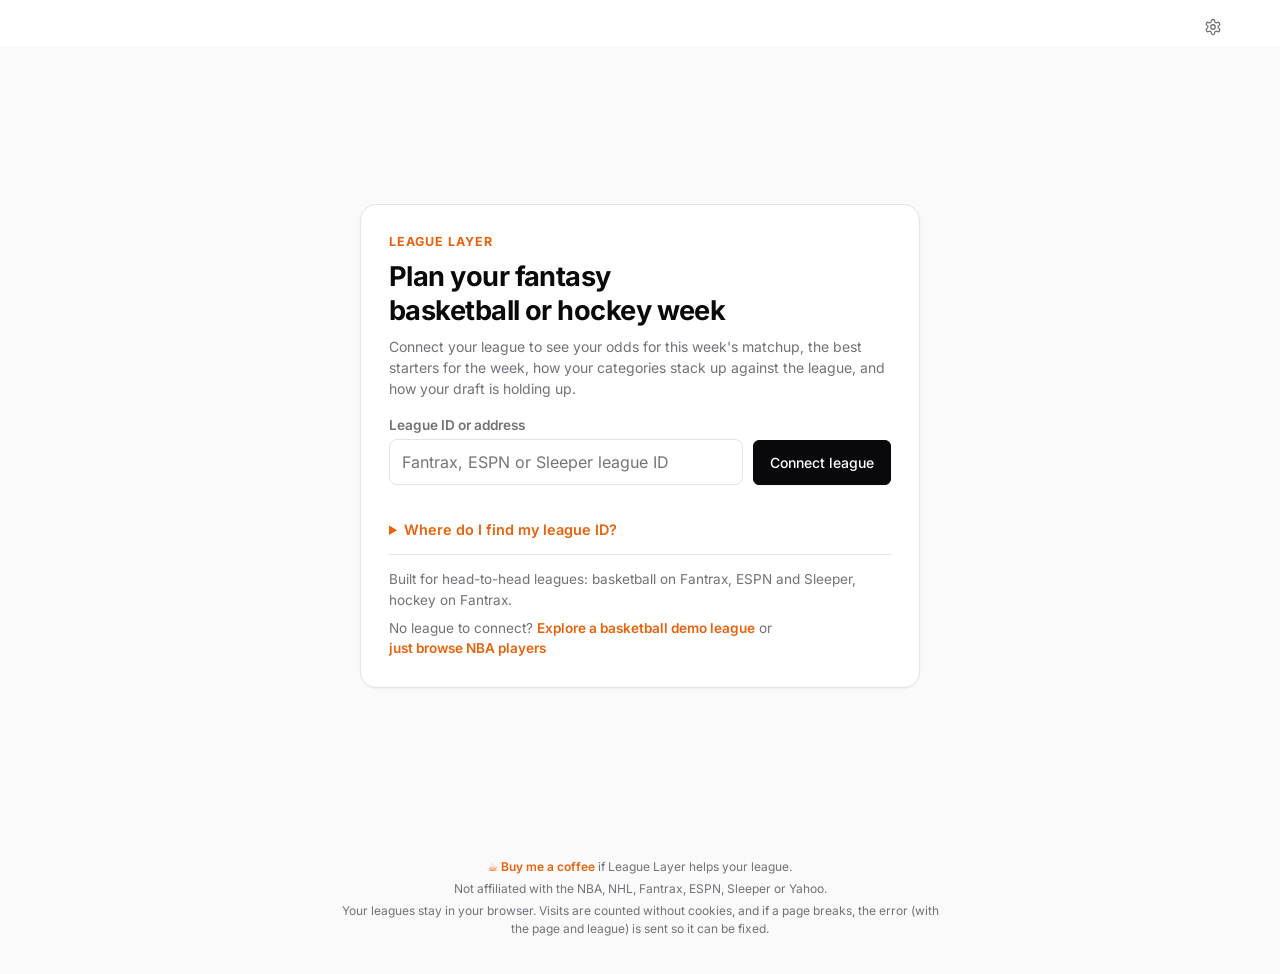
==== index.html @ daa48167 "leagues.js: saved leagues and their seasons, connecting and switching leagues, picking your team, th" ====
<!doctype html>
<html lang="en">
<head>
  <meta charset="utf-8">
  <meta name="viewport" content="width=device-width, initial-scale=1">
  <title>League Layer</title>
  <meta name="description" content="Plan your fantasy basketball or hockey week: matchup odds, the best starters, how your categories stack up and a weekly recap for the whole league. Free, no sign-up.">
  <!-- what a shared link shows (Discord, iMessage, Reddit, X...): crawlers don't run the script, so every address shows this; the picture is drawn by scripts/build_icons.py -->
  <meta property="og:type" content="website">
  <meta property="og:site_name" content="League Layer">
  <meta property="og:title" content="League Layer: plan your fantasy basketball or hockey week">
  <meta property="og:description" content="Your odds for this week's matchup, the best starters, how your categories stack up and a weekly recap for the whole league. Free, no sign-up.">
  <meta property="og:url" content="https://leaguelayer.com/">
  <meta property="og:image" content="https://leaguelayer.com/icons/og.png">
  <meta property="og:image:type" content="image/png">
  <meta property="og:image:width" content="1200">
  <meta property="og:image:height" content="630">
  <meta property="og:image:alt" content="League Layer: this week's win odds and each category, yours against your opponent's">
  <meta name="twitter:card" content="summary_large_image">
  <link rel="icon" href="data:image/svg+xml,<svg xmlns='http://www.w3.org/2000/svg' viewBox='6 9.5 52 52'><style>.a{fill:%23161a22}@media (prefers-color-scheme:dark){.a{fill:%23ffffff}}</style><polygon class='a' points='36,37 56,27 46,22 36,27 18,18 8,23'/><polygon fill='%237f8a9c' points='8,31 36,45 56,35 56,43 36,53 8,39'/></svg>">
  <!-- on a phone's home screen: full screen, with its own icon and name -->
  <link rel="manifest" href="manifest.webmanifest">
  <link rel="apple-touch-icon" href="icons/apple-touch-icon.png">
  <meta name="mobile-web-app-capable" content="yes">
  <meta name="apple-mobile-web-app-capable" content="yes">
  <meta name="apple-mobile-web-app-title" content="League Layer">
  <meta name="apple-mobile-web-app-status-bar-style" content="default">
  <meta name="theme-color" content="#ffffff" media="(prefers-color-scheme: light)">
  <meta name="theme-color" content="#141416" media="(prefers-color-scheme: dark)">
  <!-- ?v= is stamped with each deploy's version, so a refresh always fetches the new files -->
  <link rel="preload" href="fonts/inter-latin.woff2" as="font" type="font/woff2" crossorigin>
  <link rel="stylesheet" href="styles.css?v=__BUILD__">
</head>
<body>
  <!-- the league on the left; the team picker and settings on the right -->
  <div class="head">
    <div class="head-inner">
      <div id="leagueMenu"></div>
      <div class="top-right"><div id="teamMenu"></div><div id="gearMenu"></div></div>
    </div>
  </div>
  <!-- the sections: a row of tabs under the head, and on phones a bar along the bottom -->
  <header class="topbar">
    <div class="topbar-inner"><nav class="tabs" id="tabs" aria-label="Sections"></nav></div>
  </header>
  <div id="ctxBar" class="ctx" hidden><div class="ctx-inner"><div class="ctx-meta" id="ctxMeta"></div></div></div>

  <main id="view" class="container" tabindex="-1"><div class="card"><div class="empty loading" role="status"><svg class="ll-loader" viewBox="4 14 56 40" aria-hidden="true"><polygon class="ll-edge" points="8,30 36,44 56,34 56,40 36,50 8,36"/><polygon class="ll-main" points="36,40 56,30 44,24 36,28 20,20 8,26"/></svg><strong>Loading…</strong></div></div></main>

  <footer class="site-foot">
    <p><a href="https://ko-fi.com/leaguelayerdev" target="_blank" rel="noopener">☕ Buy me a coffee</a> if League Layer helps your league.</p>
    <p>Not affiliated with the NBA, NHL, Fantrax, ESPN, Sleeper or Yahoo.</p>
    <p>Your leagues stay in your browser. Visits are counted without cookies, and if a page breaks, the error (with the page and league) is sent so it can be fixed.</p>
  </footer>

  <dialog id="detailDialog" class="modal modal-lg" aria-labelledby="detailTitle">
    <div class="modal-head">
      <h2 class="detail-title" id="detailTitle"></h2>
      <button type="button" class="icon-btn" data-action="close-detail" aria-label="Close">✕</button>
    </div>
    <div class="modal-body" id="detailBody"></div>
  </dialog>

  <dialog id="infoDialog" class="modal info-modal" aria-labelledby="infoTitle">
    <div class="modal-head">
      <h2 id="infoTitle">How this works</h2>
      <button type="button" class="icon-btn" data-action="close-info" aria-label="Close">✕</button>
    </div>
    <div class="modal-body prose" id="infoBody"></div>
  </dialog>

  <dialog id="confirmDialog" class="modal modal-sm">
    <form method="dialog">
      <div class="modal-body">
        <h2 id="confirmTitle">Are you sure?</h2>
        <p id="confirmBody" class="muted"></p>
      </div>
      <div class="modal-foot">
        <button class="btn ghost" value="cancel">Cancel</button>
        <button class="btn primary" value="ok" id="confirmOk">Confirm</button>
      </div>
    </form>
  </dialog>

  <dialog id="backupDialog" class="modal">
    <div class="modal-head">
      <h2>Backup &amp; restore</h2>
      <button type="button" class="icon-btn" data-action="close-backup" aria-label="Close">✕</button>
    </div>
    <div class="modal-body">
      <p class="muted small" style="margin-top:0">Copy this text and keep it somewhere safe. To restore, paste a backup here and choose Restore.</p>
      <label class="field" for="backupText">Backup data<textarea id="backupText" rows="8" spellcheck="false"></textarea></label>
    </div>
    <div class="modal-foot">
      <button type="button" class="btn ghost" data-action="restore-backup">Restore from this text</button>
      <button type="button" class="btn primary" data-action="copy-backup">Copy backup</button>
    </div>
  </dialog>

  <input type="file" id="importFile" accept="application/json,.json" hidden>
  <div id="toast" class="toast" role="status" aria-live="polite"></div>
  <div id="tip" class="tip" role="tooltip" hidden></div>

  <!-- one script, split into files that share a scope: keep this order -->
  <script src="js/sports.js?v=__BUILD__"></script>
  <script src="js/core.js?v=__BUILD__"></script>
  <script src="js/nba.js?v=__BUILD__"></script>
  <script src="js/info.js?v=__BUILD__"></script>
  <script src="js/fantrax.js?v=__BUILD__"></script>
  <script src="js/espn.js?v=__BUILD__"></script>
  <script src="js/sleeper.js?v=__BUILD__"></script>
  <script src="js/football.js?v=__BUILD__"></script>
  <script src="js/yahoo.js?v=__BUILD__"></script>
  <script src="js/render.js?v=__BUILD__"></script>
  <script src="js/history.js?v=__BUILD__"></script>
  <script src="js/views.js?v=__BUILD__"></script>
  <script src="js/dashboard.js?v=__BUILD__"></script>
  <script src="js/players.js?v=__BUILD__"></script>
  <script src="js/matchups.js?v=__BUILD__"></script>
  <script src="js/recap.js?v=__BUILD__"></script>
  <script src="js/live.js?v=__BUILD__"></script>
  <script src="js/draft.js?v=__BUILD__"></script>
  <script src="js/leagues.js?v=__BUILD__"></script>
  <script src="js/actions.js?v=__BUILD__"></script>
  <!-- Cloudflare Web Analytics: visits to the live site only (not the local preview); no cookies -->
  <script>
    if (location.hostname === 'leaguelayer.com') {
      const cf = document.createElement('script');
      cf.type = 'module';
      cf.src = 'https://static.cloudflareinsights.com/beacon.min.js';
      cf.dataset.cfBeacon = '{"token": "82c915ddee8046a88df592730e70ea02"}';
      document.body.appendChild(cf);
    }
  </script>
</body>
</html>
---- styles.css ----
:root {
  --bg: #fafafa;
  --surface: #ffffff;
  --surface-2: #f4f4f5;
  --border: #e4e4e7;
  --text: #09090b;
  --muted: #71717a;
  --accent: #e8620c;
  --accent-soft: #fde8d9;
  --accent-text: #ffffff;
  --good: #16a34a;
  --good-soft: #dcfce7;
  --bad: #dc2626;
  --bad-soft: #fee2e2;
  --warn: #b45309;
  --warn-soft: #fef3c7;
  --info: #2563eb; /* Drafted */
  --info-soft: #dbeafe;
  --shadow: 0 1px 2px 0 rgb(0 0 0 / .05);
  --ring: #a1a1aa; /* focus rings */
  --radius: 12px;
  --b2b: #eab308;
  --b2b-ring: #86efac; /* back-to-back nights: a lighter green ring */
  color-scheme: light;
}

@media (prefers-color-scheme: dark) {
  :root:not([data-theme="light"]) {
    --bg: #09090b;
    --surface: #141416; /* a step off the page, as white is off light grey */
    --surface-2: #202024;
    --border: #2c2c31;
    --text: #fafafa;
    --muted: #a1a1aa;
    --accent: #f97316;
    --accent-soft: #3a2414;
    --accent-text: #161a22;
    --good: #4ade80;
    --good-soft: #052e16;
    --bad: #f87171;
    --bad-soft: #450a0a;
    --warn: #fbbf24;
    --warn-soft: #422006;
    --info: #60a5fa;
    --info-soft: #172554;
    --shadow: none;
    --ring: #52525b;
    --b2b: #facc15;
    --b2b-ring: #15803d;
    color-scheme: dark;
  }
}

:root[data-theme="dark"] {
  --b2b: #facc15;
  --b2b-ring: #15803d;
  --bg: #09090b;
  --surface: #141416; /* a step off the page, as white is off light grey */
  --surface-2: #202024;
  --border: #2c2c31;
  --text: #fafafa;
  --muted: #a1a1aa;
  --accent: #f97316;
  --accent-soft: #3a2414;
  --accent-text: #161a22;
  --good: #4ade80;
  --good-soft: #052e16;
  --bad: #f87171;
  --bad-soft: #450a0a;
  --warn: #fbbf24;
  --warn-soft: #422006;
  --info: #60a5fa;
  --info-soft: #172554;
  --shadow: none;
  --ring: #52525b;
  color-scheme: dark;
}

/* Inter, served from the site (fonts/, its license in fonts/OFL.txt): latin, and the accented letters of names like Dončić */
@font-face { font-family: 'Inter'; font-style: normal; font-weight: 400 700; font-display: swap; src: url(fonts/inter-latin.woff2) format('woff2');
  unicode-range: U+0000-00FF, U+0131, U+0152-0153, U+02BB-02BC, U+02C6, U+02DA, U+02DC, U+0304, U+0308, U+0329, U+2000-206F, U+20AC, U+2122, U+2191, U+2193, U+2212, U+2215, U+FEFF, U+FFFD; }
@font-face { font-family: 'Inter'; font-style: normal; font-weight: 400 700; font-display: swap; src: url(fonts/inter-latin-ext.woff2) format('woff2');
  unicode-range: U+0100-02BA, U+02BD-02C5, U+02C7-02CC, U+02CE-02D7, U+02DD-02FF, U+0304, U+0308, U+0329, U+1D00-1DBF, U+1E00-1E9F, U+1EF2-1EFF, U+2020, U+20A0-20AB, U+20AD-20C4, U+2113, U+2C60-2C7F, U+A720-A7FF; }

* { box-sizing: border-box; }
html { -webkit-text-size-adjust: 100%; -webkit-tap-highlight-color: transparent; }
/* a section that opens on a tap: one chevron for all of them, pointing down and turning over when open */
:root { --chev: url("data:image/svg+xml,%3Csvg xmlns='http://www.w3.org/2000/svg' viewBox='0 0 24 24' fill='none' stroke='%23000' stroke-width='2' stroke-linecap='round' stroke-linejoin='round'%3E%3Cpath d='m6 9 6 6 6-6'/%3E%3C/svg%3E"); }
.gear-adv > summary::after, .dash-fold > summary::after, .card.rollable > .card-head > h2::after {
  content: ''; flex: none; width: 18px; height: 18px; background: var(--muted);
  -webkit-mask: var(--chev) center / contain no-repeat; mask: var(--chev) center / contain no-repeat; transition: transform .2s ease;
}
.gear-adv[open] > summary::after, .dash-fold[open] > summary::after, .card.rollable:not(.rolled) > .card-head > h2::after { transform: rotate(180deg); }
@keyframes fold-in { from { opacity: 0; transform: translateY(-4px); } }
@media (prefers-reduced-motion: no-preference) {
  .dash-fold[open] > :not(summary), .gear-adv[open] > :not(summary), .card.rollable:not(.rolled) > :not(.card-head) { animation: fold-in .18s ease; }
}
body {
  margin: 0;
  background: var(--bg);
  color: var(--text);
  font: 14px/1.5 "Inter", ui-sans-serif, system-ui, -apple-system, "Segoe UI", Roboto, sans-serif;
  font-feature-settings: "cv11", "ss01"; -webkit-font-smoothing: antialiased;
}
h1, h2, h3 { line-height: 1.25; margin: 0; }
h1 { font-size: 1.6rem; font-weight: 700; letter-spacing: -.025em; }
h2 { font-size: 1rem; font-weight: 600; letter-spacing: -.01em; }
h3 { font-size: 1rem; font-weight: 600; }
a { color: var(--accent); }
.num, td.num, th.num { font-variant-numeric: tabular-nums; text-align: right; }
.muted { color: var(--muted); }
.small { font-size: .85rem; }

/* ---------- Head: the league on the left, the team picker and settings on the right ---------- */
.head { position: relative; z-index: 11; background: var(--surface); } /* (its menus open over the tabs) */
.head-inner {
  max-width: 1200px; margin: 0 auto; min-height: 46px;
  padding: 8px max(12px, env(safe-area-inset-right, 0px)) 0 max(8px, env(safe-area-inset-left, 0px));
  display: flex; align-items: center; justify-content: space-between; gap: 8px;
}
.hd-ico { width: 18px; height: 18px; flex: none; fill: none; stroke: currentColor; stroke-width: 1.7; stroke-linecap: round; stroke-linejoin: round; }
.head .icon-btn { display: grid; place-items: center; border-color: transparent; box-shadow: none; color: var(--muted); }
.head .icon-btn:hover { color: var(--text); }
/* the team picker: a jersey, and the team's name where there's room */
#teamMenu { position: relative; min-width: 0; }
.tm > summary { list-style: none; display: flex; align-items: center; gap: 7px; height: 30px; padding: 0 9px; max-width: 260px; border-radius: 6px; cursor: pointer; color: var(--muted); font-size: .875rem; font-weight: 500; }
.tm > summary::-webkit-details-marker { display: none; }
.tm > summary:hover, .tm[open] > summary { background: var(--surface-2); color: var(--text); }
.tm-name { color: var(--text); overflow: hidden; text-overflow: ellipsis; white-space: nowrap; }
.tm.viewing > summary { box-shadow: inset 0 0 0 1px var(--border); }
.tm-pop { max-height: calc(100vh - 80px); overflow-y: auto; }
.tm-you { margin-left: 4px; font-size: .72rem; font-weight: 500; color: var(--muted); }

/* ---------- Tabs ---------- */
.topbar {
  position: sticky; top: env(safe-area-inset-top, 0px); z-index: 10;
  background: color-mix(in srgb, var(--surface) 85%, transparent); backdrop-filter: saturate(1.4) blur(8px);
  border-bottom: 1px solid var(--border);
}
/* one slim bar that stays put: the tabs (they scroll sideways if needed) */
.topbar-inner {
  max-width: 1200px; margin: 0 auto;
  padding-left: max(8px, env(safe-area-inset-left, 0px)); padding-right: max(12px, env(safe-area-inset-right, 0px));
  display: flex; align-items: center; gap: 8px;
}
.tabs {
  flex: 1; min-width: 0;
  display: flex; gap: 2px; overflow-x: auto; scrollbar-width: none;
}
.tabs::-webkit-scrollbar { display: none; }
.tabs a {
  padding: 13px 12px 11px; white-space: nowrap; text-decoration: none;
  color: var(--muted); font-weight: 500; font-size: .875rem;
  border-bottom: 2px solid transparent;
}
.tabs a:hover { color: var(--text); }
.tabs a.active { color: var(--text); border-bottom-color: var(--text); }
/* (the icons, and More with the sections past the first four, are the phone's bottom bar) */
.tab-ico, .tab-more { display: none; }
.tabs-extra { display: contents; }

.container {
  max-width: 1200px; margin: 0 auto; padding-block: 20px 32px; outline: none;
  padding-left: max(16px, env(safe-area-inset-left, 0px)); padding-right: max(16px, env(safe-area-inset-right, 0px));
}
/* the small print under every page: not affiliated, and what's kept and sent */
.site-foot { max-width: 640px; margin: 0 auto; padding: 0 16px 32px; text-align: center; font-size: .75rem; line-height: 1.5; color: var(--muted); }
.site-foot p { margin: 0 0 4px; }
.site-foot a { color: var(--accent); font-weight: 600; text-decoration: none; }
.site-foot a:hover { text-decoration: underline; }
.top-right { display: flex; align-items: center; gap: 10px; flex: none; }
.top-right .icon-btn { width: 30px; height: 30px; }
/* settings gear */
#gearMenu { position: relative; }
.gear > summary { list-style: none; }
.gear > summary::-webkit-details-marker { display: none; }
.head .gear[open] > summary { background: var(--surface-2); color: var(--text); }
.gear-pop { position: absolute; right: 0; top: calc(100% + 6px); z-index: 20; width: 300px; max-width: calc(100vw - 16px); max-height: calc(100vh - 70px); overflow-y: auto; background: var(--surface); border: 1px solid var(--border); border-radius: 12px; box-shadow: 0 10px 30px rgba(16, 24, 40, .18); padding: 6px; }
/* every row: icon, label (small print under it), then a switch or menu at the right */
.gear-pop .lm-sec:not(:first-child) { margin-top: 6px; padding-top: 12px; border-top: 1px solid var(--border); }
.gear-pop .gear-item, .gear-pick { display: flex; align-items: flex-start; gap: 10px; }
.gear-pop .lm-ico { margin: 1px 0 0; flex: none; }
.gear-text { flex: 1; min-width: 0; }
.gear-row { padding: 4px 10px; font-size: .9rem; color: var(--text); }
.gear-pick { align-items: center; }
.gear-pick .lm-ico { margin-top: 0; }
.gear-pick .gear-text { display: inline-flex; align-items: center; gap: 2px; white-space: nowrap; }
.gear-pick .ctx-team { padding-block: 5px; flex: none; max-width: 150px; }
.gear-adv { margin-top: 6px; border-top: 1px solid var(--border); }
.gear-adv > summary { cursor: pointer; list-style: none; display: flex; align-items: center; justify-content: space-between; padding-bottom: 8px; }
.gear-adv > summary::-webkit-details-marker { display: none; }
.gear-info { display: grid; gap: 2px; margin-top: 6px; padding: 8px 10px 4px; border-top: 1px solid var(--border); font-size: .76rem; color: var(--muted); }
.gear-info > div { display: flex; align-items: center; gap: 2px; min-height: 22px; }
.lm-ico { width: 17px; height: 17px; margin: 0 8px 0 0; vertical-align: -3px; fill: none; stroke: var(--muted); stroke-width: 1.8; stroke-linecap: round; stroke-linejoin: round; }
.lm-item.danger .lm-ico { stroke: var(--bad); }
.gear-sub { display: block; font-size: .76rem; color: var(--muted); font-weight: 400; margin-top: 1px; overflow-wrap: anywhere; }
.gear-toggle .gear-switch { align-self: center; }
.gear-switch { width: 34px; height: 20px; border-radius: 10px; background: var(--border); position: relative; flex: none; transition: background .15s; }
.gear-switch::after { content: ""; position: absolute; top: 2px; left: 2px; width: 16px; height: 16px; border-radius: 50%; background: var(--surface); box-shadow: 0 1px 2px rgba(0, 0, 0, .25); transition: left .15s; }
.gear-switch.on { background: var(--accent); }
.gear-switch.on::after { left: 16px; }
.ctx-meta[hidden] { display: none; }

.modal-sm { width: min(420px, calc(100vw - 24px)); }
.modal-sm h2 { margin-bottom: 6px; }
.modal-sm p { margin: 0; }
#backupText { font: 12px/1.4 ui-monospace, Consolas, monospace; word-break: break-all; }

/* ---------- Generic ---------- */
.page-head {
  display: flex; flex-wrap: wrap; align-items: flex-end; justify-content: space-between;
  gap: 12px; margin-bottom: 16px;
}
.page-head p { margin: 4px 0 0; color: var(--muted); font-size: .875rem; }
.page-sub { margin: 0 0 14px; color: var(--muted); font-size: .9rem; }
.page-sub-row { display: flex; flex-wrap: wrap; align-items: center; gap: 8px 14px; margin: 0 0 14px; }
.page-sub-row .page-sub { margin: 0; }
.actions { display: flex; flex-wrap: wrap; gap: 8px; }

.card {
  background: var(--surface); border: 1px solid var(--border);
  border-radius: var(--radius); box-shadow: var(--shadow);
  padding: 20px 22px; min-width: 0;
}
.card + .card { margin-top: 16px; }
/* side-by-side cards line up: grids space them with gap instead */
.trade-grid > .card + .card, .awards > .card + .card { margin-top: 0; }
.card-head { display: flex; justify-content: space-between; align-items: center; gap: 8px; margin-bottom: 14px; flex-wrap: wrap; }

.grid { display: grid; gap: 16px; }

/* Dashboard: the matchup at full width, then things to act on (side by side when there's room) */
.dash-grid { display: grid; gap: 16px; grid-template-columns: minmax(0, 1fr); max-width: 920px; margin: 0 auto; } /* two lineups read best close together */
.dash-grid > .card + .card { margin-top: 0; }
/* under the matchup: the recap and the waiver wire, one line each until tapped */
.dash-folds { display: grid; gap: 8px; }
.dash-folds:empty { display: none; }
.dash-folds > .card + .card { margin-top: 0; }
.dash-folds > .dash-fold { padding: 0; }
.dash-fold > summary { list-style: none; cursor: pointer; display: flex; align-items: center; gap: 8px; padding: 12px 16px; min-height: 48px; border-radius: var(--radius); }
.dash-fold > summary::-webkit-details-marker { display: none; }
.dash-fold > summary::after { margin-left: auto; }
.dash-fold > summary:hover, .dash-fold > summary:active { background: var(--surface-2); }
.dash-fold[open] > summary:hover { border-radius: var(--radius) var(--radius) 0 0; }
.df-dot { width: 8px; height: 8px; border-radius: 50%; flex: none; }
.df-dot.bad { background: var(--bad); } .df-dot.warn { background: var(--warn); } .df-dot.good { background: var(--good); }
.df-title { font-weight: 700; white-space: nowrap; }
.df-sub { color: var(--muted); font-size: .85rem; min-width: 0; overflow: hidden; text-overflow: ellipsis; white-space: nowrap; }
.df-body { padding: 0 16px 16px; }
.df-body > p:first-child { margin-top: 0; }
.waiver-line { margin: 12px 0 0; }
/* its full-screen button (top right, as tall as the toggle's line), and full screen: the card alone, the page's head, tabs,
   notes, folds and footer hidden (dashFull) */
.mu-full-btn { display: inline-grid; place-items: center; width: 30px; height: 30px; padding: 0; margin: -4px -6px -4px 6px; border: 0; border-radius: 6px; background: none; color: var(--muted); cursor: pointer; flex: none; }
.mu-full-btn:hover { background: var(--surface-2); color: var(--text); }
.mu-full-ico { width: 18px; height: 18px; fill: none; stroke: currentColor; stroke-width: 1.8; stroke-linecap: round; stroke-linejoin: round; }
body:has(.mu-card.full) :is(.head, .topbar, #ctxBar, .site-foot, .dash-folds) { display: none; }
body:has(.mu-card.full) { padding-bottom: env(safe-area-inset-bottom, 0px); } /* (phones: no tab bar to make room for) */
body:has(.mu-card.full) .container { padding-top: max(12px, env(safe-area-inset-top, 0px)); }
/* the Dashboard's matchup: a scoreboard, who leads each category, then both lineups slot by slot (you on the left) */
.mu-board { margin-bottom: 12px; display: grid; grid-template-columns: minmax(0, 1fr) auto minmax(0, 1fr); align-items: end; gap: 10px; }
.mu-team { min-width: 0; }
.mu-team.right { text-align: right; }
.mu-name { font-weight: 700; overflow: hidden; text-overflow: ellipsis; white-space: nowrap; }
.mu-team:not(.right) .mu-name { color: var(--accent); }
.mu-line { display: flex; align-items: center; gap: 8px; }
.mu-team.right .mu-line { flex-direction: row-reverse; }
.mu-pace { display: flex; gap: 6px; align-items: center; }
.mu-team.right .mu-pace { flex-direction: row-reverse; }
.mu-pc { display: inline-flex; align-items: center; gap: 5px; font-size: .74rem; padding: 1px 7px; border-radius: 999px; background: var(--surface-2); color: var(--text); font-variant-numeric: tabular-nums; white-space: nowrap; }
.mu-pc svg { color: var(--muted); }
.mu-score { font-size: 2.2rem; font-weight: 800; line-height: 1.1; font-variant-numeric: tabular-nums; }
.mu-when { margin: -4px 0 10px; }
.mu-cats-wrap { overflow-x: auto; margin: 0 0 12px; }
.mu-cats { width: 100%; border-collapse: collapse; font-size: .82rem; font-variant-numeric: tabular-nums; table-layout: fixed; }
.mu-cats th, .mu-cats td { padding: 4px 2px; text-align: center; border-bottom: 1px solid var(--border); }
.mu-cats thead th { color: var(--muted); font-weight: 700; font-size: .72rem; }
.mu-cats tr.pf-me td:first-child { box-shadow: inset 3px 0 0 var(--accent); }
.mu-cats tr.mu-opp td:first-child { box-shadow: inset 3px 0 0 var(--muted); }
.mu-cats td.mu-lead { font-weight: 800; color: var(--good); background: var(--good-soft); }
.mu-cats tr.mu-opp td.mu-lead { color: var(--bad); background: var(--bad-soft); }
.mu-rows { border-top: 1px solid var(--border); }
.mu-row { display: grid; grid-template-columns: minmax(0, 1fr) 40px minmax(0, 1fr); border-bottom: 1px solid var(--border); }
.mu-row.day { grid-template-columns: minmax(0, 1fr) minmax(0, 1fr); gap: 8px; }
.mu-none { margin: 10px 0 0; }
.mu-slot { display: grid; place-items: center; }
.mu-slot .slot-label { min-width: 0; padding: 2px 4px; font-size: .7rem; }
.mu-p { min-width: 0; padding: 8px 4px; display: flex; flex-direction: column; gap: 4px; }
.mu-p.right { align-items: flex-end; text-align: right; }
.mu-p.right .bplayer { flex-direction: row-reverse; }
.mu-p .bname .pname { overflow: hidden; text-overflow: ellipsis; white-space: nowrap; min-width: 0; }
/* a name and its tags (Bench, Out) on one line, the name shortening first: every row's name sits at the same height */
.mu-p .bname { flex-wrap: nowrap; min-width: 0; }
.mu-p .bname .badge { flex: none; }
/* the right side: the name row as wide as its cell (not its contents), hugging the photo, so a long one shortens instead of
   spilling into the left side */
.mu-p.right .bplayer { align-self: stretch; }
.mu-p.right .bname { justify-content: flex-end; }
.mu-row.bench .mu-p, .mu-p.bench, .mu-p.out { opacity: .62; }
.mu-game { font-size: .78rem; color: var(--muted); }
.mu-game b { color: var(--bad); }
/* the game itself, in a bubble as on Fantrax: "DET 144 @ WAS 140 F", the clock while it's on, the tip-off before */
.game-pill { display: inline-block; max-width: 100%; padding: 1px 7px; border-radius: 6px; background: var(--surface-2); color: var(--text);
  font-variant-numeric: tabular-nums; }
.game-pill .gp-part { white-space: nowrap; }
.mu-chips { display: flex; flex-wrap: wrap; gap: 3px; }
.mu-p.right .mu-chips { justify-content: flex-end; }
.mu-chip { font-size: .72rem; padding: 1px 6px; border: 1px solid var(--border); border-radius: 999px; white-space: nowrap; color: var(--muted); }
.mu-chip b { color: var(--text); font-variant-numeric: tabular-nums; }
.mu-chip.fp { border-color: var(--muted); }
/* a live update: the bubble that moved flashes green (helps) or red (hurts), then fades back */
.mu-chip.flash-good { animation: chip-good 2.4s ease-out; }
.mu-chip.flash-bad { animation: chip-bad 2.4s ease-out; }
@keyframes chip-good { 0%, 35% { background: var(--good-soft); border-color: var(--good); color: var(--good); } }
@keyframes chip-bad { 0%, 35% { background: var(--bad-soft); border-color: var(--bad); color: var(--bad); } }
.mu-bench-btn { margin-top: 10px; }
/* this week's waiver moves, team by team */
.mv-teams { display: grid; gap: 10px 16px; grid-template-columns: repeat(auto-fill, minmax(240px, 1fr)); }
.mv-name { font-weight: 700; font-size: .9rem; margin-bottom: 4px; overflow: hidden; text-overflow: ellipsis; white-space: nowrap; }
.mv-team.me .mv-name { color: var(--accent); }
.mv-list { list-style: none; margin: 0; padding: 0; display: grid; gap: 3px; font-size: .88rem; }
.mv { display: flex; align-items: center; gap: 6px; min-width: 0; }
.mv .inl-p { min-width: 0; overflow: hidden; text-overflow: ellipsis; white-space: nowrap; }
.mv-k { width: 16px; flex: none; text-align: center; font-weight: 800; }
.mv-add .mv-k { color: var(--good); }
.mv-drop .mv-k { color: var(--bad); }
.mv-drop .pname, .mv-away .pname { color: var(--muted); }
.mv-when { margin: 10px 0 0; }
.sr-only { position: absolute; width: 1px; height: 1px; overflow: hidden; clip: rect(0 0 0 0); white-space: nowrap; }
@media (max-width: 640px) {
  .mu-score { font-size: 1.8rem; }
  .mu-pace { flex-direction: column; gap: 3px; align-items: flex-start; } /* phones: stacked beside the score */
  .mu-team.right .mu-pace { flex-direction: column; align-items: flex-end; }
  .mu-row { grid-template-columns: minmax(0, 1fr) 30px minmax(0, 1fr); }
  .mu-row.day { grid-template-columns: minmax(0, 1fr) minmax(0, 1fr); gap: 8px; } /* (8 px: room for a game's bubble on one line) */
  /* phones: initial and last name (K. Towns), as Plan Ahead's lineups */
  .mu-p .n-full { display: none; }
  .mu-p .n-short { display: inline; }
  .mu-slot .slot-label { font-size: .62rem; padding: 2px 2px; }
  .mu-p { padding: 7px 2px; }
  /* phones: the card runs edge to edge, so a game on's green runs to the screen's edge too, not 16px short of it */
  .mu-cats { font-size: .74rem; }
  .mu-cats thead th { font-size: .64rem; }
}
/* top performances */
/* Performances tables: 5 rows show, the rest scroll (fitPerfLists); the header, player and value columns stay put */
.perf-when { margin: 0 0 0 auto; text-align: right; }
/* the controls in one bar: groups sit side by side and wrap as a whole */
.perf-bar { display: flex; flex-wrap: wrap; align-items: center; gap: 8px 16px; margin: 0 0 10px; }
.perf-bar .perf-filters { margin: 0; }
.perf-bar .perf-q { flex: 0 1 220px; margin: 0; }
/* Filters: a button (with how many are on) that opens a panel under the bar */
.perf-filt-btn { display: inline-flex; align-items: center; gap: 6px; }
.perf-filt-btn b { font-weight: 700; }
.perf-panel { order: 10; flex: 1 0 100%; display: grid; gap: 10px; padding: 12px 14px; border: 1px solid var(--border); border-radius: var(--radius); background: var(--surface-2); }
.pp-row { display: flex; align-items: center; gap: 12px; flex-wrap: wrap; }
.pp-label { width: 52px; flex: none; font-size: .78rem; font-weight: 600; color: var(--muted); }
.pp-row .perf-filters { flex: 1; min-width: 0; }
.pp-foot { display: flex; justify-content: flex-end; align-items: center; gap: 14px; flex: none; margin-left: auto; } /* (at the end of the last row) */
.pp-row .perf-filters:has(+ .pp-foot) { flex: 0 1 auto; } /* (the last row's filters as wide as they are, Done right after the room) */
.link-btn.pp-clear, .link-btn.quiet { color: var(--muted); font-size: .85rem; } /* not orange: that's for your team */
/* a team's code (UTA, CLE) that opens its players: looks like the text around it until pointed at */
.link-btn.tm-link { color: inherit; font-weight: inherit; text-decoration: none; text-underline-offset: 2px; }
.link-btn.tm-link:hover { text-decoration: underline; }
/* a photo that opens the player's card (not one inside a trade list's checkbox row) */
[data-photo] { cursor: pointer; }
label [data-photo], #detailBody [data-photo] { cursor: inherit; }
/* a player's card title: his name, then who he is (team, number, positions, age, country, years), on the same line
   when it fits, else under it */
.detail-title:has(> .dt-name) { display: flex; flex-wrap: wrap; align-items: baseline; column-gap: 10px; row-gap: 1px; white-space: normal; }
.detail-title .dt-name { min-width: 0; max-width: 100%; overflow: hidden; text-overflow: ellipsis; white-space: nowrap; }
.detail-title .dt-bio { font-size: .82rem; font-weight: 400; color: var(--muted); }
.detail-title .dt-name .tlogo { vertical-align: -4px; margin-right: 2px; }
.detail-title .dt-rec { color: var(--text); font-weight: 600; } /* a team's record, after its code */
/* a fantasy team's "This week vs …": one piece, onto the next line whole where the line is full (a long name ends in …) */
.detail-title .dt-vs { display: inline-block; max-width: 100%; overflow: hidden; text-overflow: ellipsis; white-space: nowrap; vertical-align: bottom; }
/* an NBA (NHL, NFL) team's card: its title on one row, a bigger logo, the name (giving way when long), a line, then its record a
   touch bigger; then its tiles and its players */
.detail-title:has(> .dt-team) { flex-wrap: nowrap; align-items: center; column-gap: 0; }
.detail-title .dt-name.dt-team { display: flex; align-items: center; white-space: normal; line-height: 1.2; overflow: visible; overflow-wrap: anywhere; } /* (visible: the logo's negative margins put it past the box, and hidden cut its top off) */ /* (a long name on two lines beside the logo, a phone's) */
.detail-title .dt-team .tlogo { flex: none; margin: -4px 8px -4px 0; }
.detail-title .dt-team-rec { flex: none; margin-left: 12px; padding-left: 12px; border-left: 1px solid var(--border); font-size: .95rem; line-height: 1.3; }
.proj-grid.tc-tiles { grid-template-columns: repeat(3, minmax(0, 1fr)); }
.tc-table td { vertical-align: middle; }
.tc-table td:first-child { width: 18px; padding-right: 0; }
@media (max-width: 640px) { .tc-table .show-sm { display: inline; } } /* (phones: whose he is after his positions) */
.detail-title .dt-bio .pt:not(.pc) { color: var(--text); } /* (a position with its lineup-spot color keeps it) */
/* the card's top: the photo, his fantasy team beside it, the tiles beside that (on a phone the tiles go under) */
.pc-top { display: flex; flex-wrap: wrap; align-items: flex-start; justify-content: flex-start; gap: 12px; }
.pc-top > .pc-photo, .pc-top > .hs { flex: none; }
.pc-who { flex: 0 1 190px; min-width: 120px; }
.pc-who .pc-owner:first-child { margin-top: 0; }
.proj-grid.pc-tiles { flex: 1 1 300px; grid-template-columns: repeat(3, minmax(0, 1fr)); }
@media (max-width: 640px) { .pc-who { flex: 1 1 0; } .proj-grid.pc-tiles { flex-basis: 100%; grid-template-columns: repeat(auto-fill, minmax(90px, 1fr)); } }
.link-btn.pp-clear:hover, .link-btn.quiet:hover { color: var(--text); text-decoration: underline; }
.seg button:disabled { opacity: .45; cursor: default; }
@media (max-width: 640px) { .pp-row { gap: 6px; } .pp-label { width: 100%; } .pp-foot { flex: 1 0 100%; } } /* (phones: Done under the filters) */
@media (max-width: 640px) { .perf-when { margin: 0; text-align: left; } .perf-bar { column-gap: 10px; } .perf-bar .perf-q { flex: 1 1 120px; } } /* phones: search, Filters and (i) on one line */
/* when: the menu, and Totals / Per game beside it (one row, phones too) */
.perf-when-pick { display: flex; align-items: center; gap: 8px; min-width: 0; }
.perf-when-pick .ctx-team { width: auto; min-width: 0; flex: 0 1 auto; }
.perf-when-pick .seg { flex: none; }
.flag { vertical-align: -2px; border-radius: 2px; box-shadow: 0 0 0 1px var(--border); }
.pc-owner { margin: 4px 0 0; font-size: .9rem; }
.pc-how { display: block; margin-top: 4px; font-size: .85rem; } /* how he joined: drafted, kept, added, traded */
.pc-rank { font-size: .78rem; color: var(--muted); font-weight: 600; margin-top: 2px; font-variant-numeric: tabular-nums; }
/* the season's games: five show, the rest scroll */
.pc-games-wrap { max-height: 300px; overflow-y: auto; }
/* the player card's two tables on one column grid: Season + GP as wide as Date + Matchup + W/L, the stat columns the same
   in both (a fixed layout splits what's left evenly), and room for the games' scrollbar kept in both */
.pc-log { table-layout: fixed; }
.pc-log th, .pc-log td { padding: 8px 6px; white-space: nowrap; } /* (14-35 on one line) */
.pc-log .c-label { width: 17%; }
.pc-log .c-gp { width: 7%; }
.pc-log .c-date { width: 12%; }
.pc-log .c-opp { width: 8%; }
.pc-log .c-wl { width: 4%; }
.pc-log td:first-child, .pc-log th:first-child { white-space: nowrap; overflow: hidden; text-overflow: ellipsis; }
.pc-log-wrap { overflow-y: auto; scrollbar-gutter: stable; }
.perf-q { display: block; width: 100%; max-width: 280px; margin: 0 0 8px; }
/* position and team menus look like the pills beside them, with a caret; each opens a box of choices, any number of them
   (teams in a grid); on phones the box hangs from the row, so it can't run off the screen */
.pm { position: relative; display: inline-flex; }
.pm-pop { position: absolute; left: 0; top: calc(100% + 6px); z-index: 20; display: flex; flex-wrap: wrap; gap: 6px; width: max-content; max-width: min(340px, calc(100vw - 32px)); padding: 10px; background: var(--surface); border: 1px solid var(--border); border-radius: 12px; box-shadow: 0 10px 30px rgba(16, 24, 40, .18); }
.pm-pop.pm-grid { display: grid; grid-template-columns: repeat(6, minmax(0, 1fr)); width: 340px; }
.pm-pop .pill { padding: 5px 0; min-width: 44px; text-align: center; }
/* (fantasy teams: one to a line, their names in full where they fit; the links under them side by side) */
.pm-pop.pm-list { flex-direction: column; flex-wrap: nowrap; align-items: stretch; min-width: 200px; max-height: min(60vh, 420px); overflow-y: auto; overscroll-behavior: contain; }
.pm-pop.pm-list .pill { flex: none; padding: 5px 11px; text-align: left; overflow: hidden; text-overflow: ellipsis; white-space: nowrap; }
.pm-pop.pm-list .pm-all { display: flex; gap: 16px; flex: none; }
.pm-pop .pm-all { grid-column: 1 / -1; flex: 1 0 100%; text-align: left; padding: 4px 2px 0; }
@media (max-width: 640px) { .pp-row .perf-filters { position: relative; } .pm { position: static; } }
/* (the caret is one chevron, turning over while the box is open: two gradient halves left a line between them) */
.pill.pill-menu { display: inline-flex; align-items: center; gap: 7px; }
.pill.pill-menu::after { content: ""; flex: none; width: 5px; height: 5px; margin-top: -3px; border-right: 1.5px solid currentColor; border-bottom: 1.5px solid currentColor; transform: rotate(45deg); opacity: .8; }
.pill.pill-menu[aria-expanded="true"]::after { transform: rotate(-135deg); margin-top: 3px; }
.pill.pill-menu { background-color: var(--surface); }
.pill.pill-menu.on { background-color: var(--text); border-color: var(--text); color: var(--surface); }
.perf-table .pf-emo { margin-right: 2px; font-size: .9em; }
/* weekly recap */
.rc-when { margin: -6px 0 10px; }
.rc-img { display: block; width: 100%; max-height: 60vh; object-fit: contain; border-radius: 10px; margin: 0 0 12px; background: #15171b; }
.rc-finals { list-style: none; margin: 0; padding: 0; display: grid; gap: 6px; }
.rc-final { display: grid; grid-template-columns: 1fr auto 1fr; align-items: center; gap: 10px; padding: 8px 12px; border-radius: 8px; background: var(--surface-2); font-size: .92rem; }
.rc-final.me { box-shadow: inset 3px 0 0 var(--accent); }
.rc-final .rc-t { min-width: 0; overflow-wrap: anywhere; }
.rc-final .rc-t:last-child { text-align: right; }
.rc-final .rc-t.won { font-weight: 800; }
.rc-mark { margin: 0 4px; cursor: default; } /* the week's top 👑 and bottom 💩 team */
.rc-score { font-weight: 800; font-variant-numeric: tabular-nums; white-space: nowrap; }
.rc-items { list-style: none; margin: 0; padding: 0; display: grid; gap: 12px; }
.rc-item { display: flex; gap: 12px; align-items: flex-start; font-size: .92rem; }
.rc-e { font-size: 1.4rem; line-height: 1.2; width: 1.6rem; text-align: center; flex: none; }
.rc-stats { font-size: .82rem; margin-top: 2px; font-variant-numeric: tabular-nums; }
.rc-stats span { white-space: nowrap; } /* "7 REB" stays together */
.rc-item .pname { font-size: inherit; }
.dr-gap { margin-top: 16px; }
/* an award's title opens its breakdown: the label's look, underlined on hover */
button.dr-award-btn { display: block; padding: 0; text-align: left; font-size: .74rem; font-weight: 800; color: var(--muted); }
button.dr-award-btn:hover { text-decoration: underline; color: var(--text); }
.rc-label { font-size: .74rem; font-weight: 800; text-transform: uppercase; letter-spacing: .04em; color: var(--muted); margin-bottom: 2px; }
.perf-filters { display: flex; flex-wrap: wrap; gap: 6px; margin: 0 0 10px; }
.pill { font: inherit; font-size: .8rem; font-weight: 500; padding: 4px 11px; border-radius: 6px; border: 1px solid var(--border); background: var(--surface); color: var(--text); cursor: pointer; }
.pill:hover { background: var(--surface-2); }
.pill.on { background: var(--text); border-color: var(--text); color: var(--surface); }
.badge.active { background: transparent; color: var(--text); box-shadow: inset 0 0 0 1px var(--muted); }
/* Players: where a rostered player is, as a mark: filled = starting lineup, hollow = bench */
.lu-ico { display: inline-block; width: 8px; height: 8px; border-radius: 50%; margin-left: 2px; vertical-align: 0; box-sizing: border-box; }
.lu-ico.active { background: var(--text); }
.lu-ico.bench { border: 1.5px solid var(--muted); }
/* not on a roster: grey, so it doesn't read as a good number */
.badge.fa { background: var(--surface-2); color: var(--muted); }
.badge.bench { background: transparent; color: var(--muted); box-shadow: inset 0 0 0 1px var(--border); }
.perf-wrap { overflow: auto; margin: 0 0 14px; } /* no padding: pinned columns stick to its edges */
.perf-table { width: 100%; border-collapse: separate; border-spacing: 0; }
.perf-table th, .perf-table td { padding: 6px 4px; }
.perf-table thead th { position: sticky; top: 0; z-index: 2; background: var(--surface); font-size: .7rem; }
.perf-table th.sc { text-align: center; }
.perf-table td.sc { text-align: center; font-size: .82rem; font-variant-numeric: tabular-nums; min-width: 36px; white-space: nowrap; border-bottom: 2px solid var(--surface); }
.perf-table .pf-name { position: sticky; left: 0; z-index: 1; background: var(--surface); min-width: 190px; max-width: 230px; padding-left: 0; }
.perf-table thead th.pf-name { z-index: 3; }
.perf-table .pf-name .bname { flex-wrap: nowrap; }
.perf-table .pf-name .pname { overflow: hidden; text-overflow: ellipsis; white-space: nowrap; min-width: 0; }
.badge.inj, .badge.rk { flex: none; margin-left: 5px; padding: 0 5px; font-size: .64rem; line-height: 1.5; letter-spacing: .02em; } /* the name gives way, not the badge */
.badge.inj.in-meta, .badge.rk.in-meta { display: none; margin: 0 4px 0 0; }
.badge.rk { background: var(--surface-2); color: var(--text); } /* plain grey: a fact about the player, not a warning */
@media (max-width: 640px) { .badge.inj.by-name, .badge.rk.by-name { display: none; } .badge.inj.in-meta, .badge.rk.in-meta { display: inline-block; } } /* phones: under the name, which keeps its room */
.perf-table .pf-name .pmeta { white-space: nowrap; overflow: hidden; text-overflow: ellipsis; }
.perf-table .pf-v { position: sticky; right: 0; z-index: 1; background: var(--surface); padding-left: 8px; } /* the value stays in view too */
.perf-table thead th.pf-v { z-index: 3; }
.perf-table td.pf-v { font-weight: 800; font-variant-numeric: tabular-nums; }
.perf-table td.pf-name { padding-left: 6px; }
/* a game still on: a pulsing dot by the clock */
/* a game on now: a pulsing green dot by its clock; light and still on the Matchup tab while he's on his team's bench (or
   between periods) */
/* The dot stays solid and a glow pulses out of it (fading the dot would make it look like the light one). 8 px, flush with
   the text beside it, its middle at the height of the clock's capitals at any font size */
.lv-dot { display: inline-block; width: 8px; height: 8px; border-radius: 50%; background: var(--good); margin: 0 5px 0 4px; vertical-align: calc(.36em - 4px);
  animation: lv-glow 1.4s ease-out infinite; } /* (4 px before it: room for its glow from the text it follows) */
@keyframes lv-glow { 0% { box-shadow: 0 0 0 0 color-mix(in srgb, var(--good) 70%, transparent); } 70%, 100% { box-shadow: 0 0 0 6px transparent; } }
.lv-dot.out { background: color-mix(in srgb, var(--good) 30%, var(--surface)); animation: none; }
/* a line that cuts off what overflows it (the Players tab's, for its "…"): room on its left for the glow */
.pmeta:has(> .lv-dot:first-child) { padding-left: 7px; margin-left: -7px; }
/* where it starts a line, flush with the lines above: the Players tab's, and a phone's bubble, which puts the clock on a
   line of its own */
.pmeta > .lv-dot:first-child { margin-left: 0; }
/* phones: a game's score and clock on one line where they fit (in a 375 px phone's column, even "DAL 112 @ BOS 108 ● Q4
   11:58"): smaller, letters a touch closer and digits their own width (spaces kept whole: "Q1 37.7" squeezed reads
   "Q137.7"), the dot 7 px; one that doesn't fit (a narrower phone) puts its clock on a line of its own, the dot flush
   with the score above */
@media (max-width: 640px) {
  .game-pill { font-size: 11px; padding: 1px 4px; letter-spacing: -.02em; font-variant-numeric: proportional-nums; }
  .game-pill .lv-dot { width: 7px; height: 7px; margin-left: 0; margin-right: 4px; vertical-align: calc(.36em - 3.5px); }
}
@keyframes lv-pulse { 50% { opacity: .25; } }
@media (prefers-reduced-motion: reduce) { .lv-dot { animation: none; } }
.perf-rank { flex: none; min-width: 1.5em; color: var(--muted); font-size: .78rem; font-variant-numeric: tabular-nums; }
.perf-owner { color: var(--muted); }
/* past the rows shown, at the bottom of the list: Show more, kept at the left while the stats scroll sideways */
.pf-more { position: sticky; left: 0; display: inline-block; padding: 10px 8px; }
.perf-owner.mine { color: var(--accent); font-weight: 600; } /* your team's name: orange */
.perf-owner.opp { color: var(--text); font-weight: 700; } /* this matchup's opponent: bold */
@media (max-width: 640px) { .perf-table .pf-name { min-width: 150px; max-width: 156px; } .perf-table .pf-name .pmeta { white-space: normal; } .perf-table .pf-name .hs { display: none; } } /* phones: no photo, so the stats get the room; badges wrap instead of hiding */

.btn {
  font: inherit; font-weight: 500; font-size: .875rem;
  border: 1px solid var(--border); background: var(--surface); color: var(--text); box-shadow: var(--shadow);
  padding: 7px 14px; border-radius: 6px; cursor: pointer; white-space: nowrap;
}
.btn:hover { background: var(--surface-2); }
.btn:active:not(:disabled) { transform: translateY(1px); }
.btn.primary { background: var(--text); border-color: var(--text); color: var(--surface); }
.btn.primary:hover { opacity: .9; }
.btn.ghost { background: transparent; }
.btn.danger { color: var(--bad); }
.btn.sm { padding: 4px 10px; font-size: .8rem; }
.btn:disabled { opacity: .5; cursor: not-allowed; }
.icon-btn {
  font: inherit; background: transparent; border: 1px solid var(--border); color: var(--text);
  width: 34px; height: 34px; border-radius: 6px; cursor: pointer; flex: none; box-shadow: var(--shadow);
}
.icon-btn:hover { background: var(--surface-2); }
.link-btn { background: none; border: 0; padding: 0; font: inherit; color: var(--accent); cursor: pointer; font-weight: 600; }

:focus-visible { outline: 2px solid var(--ring); outline-offset: 2px; }

/* ---------- Tables ---------- */
.table-wrap { overflow-x: auto; margin: 0 -16px; padding: 0 16px; }
table { width: 100%; border-collapse: collapse; font-size: .9rem; }
th, td { padding: 10px 10px; border-bottom: 1px solid var(--border); text-align: left; vertical-align: middle; }
th { color: var(--muted); font-size: .8rem; font-weight: 500; white-space: nowrap; }
th.sortable { cursor: pointer; user-select: none; }
th.sortable:hover { color: var(--text); }
th.sorted { color: var(--text); }
tbody tr:hover { background: color-mix(in srgb, var(--surface-2) 70%, transparent); }
tr:last-child td { border-bottom: 0; }
td.player { min-width: 170px; }
.pname { font-weight: 600; }
/* a fantasy team's name: looks like the text around it, underlined on hover, and opens the team's card */
.team-link { color: inherit; font-weight: inherit; text-align: inherit; }
.team-link.mine, .team-mine { color: var(--accent); } /* your own team, wherever its name is */
.team-link:hover { text-decoration: underline; }
.tc-roster td { vertical-align: middle; }
/* a fantasy team's card: its parts 16 px apart */
.tc-body > * + * { margin-top: 16px; }
.tc-roster td.sc { border-bottom: 1px solid var(--border); } /* (no shaded cells here: the row's line runs across) */
.tc-roster .pf-name .pmeta.inj { white-space: nowrap; } /* an injury's note on one line, phones too (the whole note is its tip and on his card) */
.pmeta { color: var(--muted); font-size: .8rem; }

.badge {
  display: inline-block; padding: 1px 7px; border-radius: 6px;
  font-size: .72rem; font-weight: 600; white-space: nowrap;
  background: var(--surface-2); color: var(--muted);
}
.badge.good { background: var(--good-soft); color: var(--good); }
.badge.bad { background: var(--bad-soft); color: var(--bad); }
.badge.warn { background: var(--warn-soft); color: var(--warn); }
.badge.accent { background: var(--accent-soft); color: var(--accent); }
.badge.info { background: var(--info-soft); color: var(--info); }
.pos-good { color: var(--good); }
.pos-bad { color: var(--bad); }

/* ---------- Category bars ---------- */

/* ---------- Alerts ---------- */
.alerts { list-style: none; margin: 0; padding: 0; display: grid; gap: 8px; }
.alert { display: flex; gap: 10px; align-items: flex-start; padding: 10px 12px; border-radius: 8px; font-size: .9rem; background: var(--surface-2); }
.alert.bad { background: var(--bad-soft); }
.alert.warn { background: var(--warn-soft); }
.alert.good { background: var(--surface-2); }
.alert .dot { width: 8px; height: 8px; border-radius: 50%; margin-top: 7px; flex: none; background: var(--muted); }
.alert.bad .dot { background: var(--bad); }
.alert.warn .dot { background: var(--warn); }
.alert.good .dot { background: var(--good); }
.alert .grow { flex: 1; }

/* ---------- Lineup ---------- */
.slot-label {
  display: inline-grid; place-items: center; min-width: 30px; padding: 2px 4px;
  border-radius: 5px; background: var(--surface-2); color: var(--muted);
  font-weight: 700; font-size: .68rem; line-height: 1.3; text-transform: none; letter-spacing: 0;
}
/* lineup spots in Fantrax's colors (basketball: SPORT.slotColors), its own shades; lighter ones on dark */
.slot-label.pc, .pt.pc { color: var(--pc); }
.pc-orange-1 { --pc: #e65e0f; --pc-dark: #fb923c; }
.pc-orange-2 { --pc: #c04b0c; --pc-dark: #fdba74; }
.pc-rose-2 { --pc: #bd133d; --pc-dark: #fb7185; }
.pc-blue { --pc: #0866c4; --pc-dark: #60a5fa; }
.pc-blue-2 { --pc: #064a98; --pc-dark: #93c5fd; }
.pc-purple-1 { --pc: #913ae3; --pc-dark: #c084fc; }
.pc-purple-2 { --pc: #7d2ac6; --pc-dark: #d8b4fe; }
.pc-emerald-1 { --pc: #059467; --pc-dark: #34d399; }
.pc-amber-2 { --pc: #735111; --pc-dark: #fcd34d; }
.pc-teal-2 { --pc: #0f7b72; --pc-dark: #5eead4; }
@media (prefers-color-scheme: dark) { :root:not([data-theme="light"]) .slot-label.pc, :root:not([data-theme="light"]) .pt.pc { color: var(--pc-dark); } }
:root[data-theme="dark"] .slot-label.pc, :root[data-theme="dark"] .pt.pc { color: var(--pc-dark); }
/* color is kept for what it means (good, bad, a warning, you): positions under names are plain */
.pt { font-weight: 700; color: var(--muted); }
.slot-label.il { background: var(--bad-soft); color: var(--bad); }
select, input, textarea {
  font: inherit; color: var(--text); background: var(--surface);
  border: 1px solid var(--border); border-radius: 8px; padding: 7px 10px; min-width: 0;
}
textarea { resize: vertical; width: 100%; }
.proj-grid { display: grid; grid-template-columns: repeat(auto-fill, minmax(90px, 1fr)); gap: 8px; }
.proj { background: var(--surface-2); border-radius: 8px; padding: 8px 10px; }
.proj .k { font-size: .72rem; color: var(--muted); font-weight: 700; text-transform: uppercase; }
.proj .v { font-weight: 700; font-variant-numeric: tabular-nums; font-size: 1.05rem; }

/* ---------- Forms ---------- */
.field { display: grid; gap: 4px; font-size: .85rem; font-weight: 600; color: var(--muted); margin: 0 0 12px; min-width: 0; }
.field input, .field select, .field textarea { color: var(--text); font-weight: 400; font-size: .95rem; width: 100%; }
fieldset.field { border: 0; padding: 0; }
fieldset.field legend { padding: 0; margin-bottom: 6px; }

.sub { margin: 4px 0 8px; font-size: .9rem; }
.form-error { color: var(--bad); margin: 0; min-height: 1.2em; font-size: .9rem; }
.land-yahoo { margin: 4px 0 14px; display: flex; flex-direction: column; gap: 8px; align-items: flex-start; }
.land-yahoo p { margin: 0; }
.yahoo-btn { background: #6001d2; border-color: #6001d2; color: #fff; }
.form-note { color: var(--text); margin: 0; min-height: 1.2em; font-size: .9rem; }

.seg { display: inline-flex; border: 1px solid var(--border); border-radius: 8px; overflow: hidden; }
.seg label { cursor: pointer; position: relative; }
.seg input, .field .seg input { position: absolute; inset: 0; width: 100%; height: 100%; margin: 0; opacity: 0; pointer-events: none; }
.seg span { display: block; padding: 7px 14px; font-weight: 600; font-size: .9rem; }
.seg input:checked + span { background: var(--text); color: var(--surface); }
.seg input:focus-visible + span { outline: 2px solid var(--accent); outline-offset: -2px; }

/* ---------- Trade ---------- */
.trade-grid { display: grid; grid-template-columns: repeat(2, minmax(0, 1fr)); gap: 16px; }
.trade-team { flex: 1; min-width: 0; max-width: 220px; margin: 0 auto 0 10px; }
.pick-list { list-style: none; margin: 0; padding: 0; display: grid; gap: 6px; max-height: 360px; overflow-y: auto; }
.pick-list label {
  display: flex; align-items: center; gap: 10px; padding: 8px 10px;
  border: 1px solid var(--border); border-radius: 8px; cursor: pointer;
}
.pick-list label:hover { background: var(--surface-2); }
.pick-list input { accent-color: var(--accent); width: 16px; height: 16px; flex: none; }
.pick-list .grow { flex: 1; min-width: 0; }
.pick-list .val { font-variant-numeric: tabular-nums; font-weight: 700; }
.verdict { font-size: 1.15rem; font-weight: 700; }
.delta-table td.num { font-weight: 600; }

/* ---------- Lineup editor (Roster tab) ---------- */

/* ---------- Matchups ---------- */

/* ---------- Empty ---------- */
.empty { text-align: center; padding: 28px 16px; color: var(--muted); }
.empty strong { display: block; color: var(--text); margin-bottom: 4px; font-size: 1rem; }
/* Loading: the logo's Ls drop in from above and stack, the thin one first, hold, fade, and go again */
.ll-loader { display: block; width: 56px; height: 40px; margin: 4px auto 14px; overflow: visible; }
.ll-loader.sm { display: inline-block; width: 21px; height: 15px; margin: 0 7px 0 0; vertical-align: -3px; }
.ll-loader .ll-main { fill: var(--text); }
.ll-loader .ll-edge { fill: #7f8a9c; }
.ll-loader polygon { animation: ll-drop-edge 1.8s infinite both; }
.ll-loader .ll-main { animation-name: ll-drop-main; }
.loading-line { margin: 0; }
@keyframes ll-drop-edge {
  0% { transform: translateY(-24px); opacity: 0; animation-timing-function: cubic-bezier(.55, 0, 1, .45); }
  22% { transform: translateY(0); opacity: 1; animation-timing-function: ease-out; }
  27% { transform: translateY(-2px); animation-timing-function: ease-in; }
  32%, 80% { transform: translateY(0); opacity: 1; }
  94%, 100% { transform: translateY(0); opacity: 0; }
}
@keyframes ll-drop-main {
  0%, 20% { transform: translateY(-24px); opacity: 0; animation-timing-function: cubic-bezier(.55, 0, 1, .45); }
  42% { transform: translateY(0); opacity: 1; animation-timing-function: ease-out; }
  47% { transform: translateY(-2.5px); animation-timing-function: ease-in; }
  52%, 80% { transform: translateY(0); opacity: 1; }
  94%, 100% { transform: translateY(0); opacity: 0; }
}
@media (prefers-reduced-motion: reduce) {
  .ll-loader polygon, .ll-loader .ll-main { animation: ll-fade 1.8s ease-in-out infinite; }
  .ll-loader .ll-main { animation-delay: .3s; }
}
@keyframes ll-fade { 0%, 100% { opacity: .35; } 50% { opacity: 1; } }

/* ---------- Modal ---------- */
.modal {
  border: 1px solid var(--border); border-radius: 12px; padding: 0;
  box-shadow: 0 20px 25px -5px rgb(0 0 0 / .1), 0 8px 10px -6px rgb(0 0 0 / .1);
  background: var(--surface); color: var(--text);
  width: min(640px, calc(100vw - 24px)); max-height: calc(100vh - 32px);
  max-height: calc(100dvh - 32px); /* the visible screen, not counting phone browser toolbars */
}
.modal::backdrop { background: rgb(0 0 0 / .5); backdrop-filter: blur(2px); }
.modal form { display: flex; flex-direction: column; max-height: calc(100vh - 34px); }
.modal-head, .modal-foot { display: flex; align-items: center; justify-content: space-between; gap: 8px; padding: 14px 16px; }
.modal-head { border-bottom: 1px solid var(--border); }
/* a player's or fantasy team's card: its name is the dialog's title */
.detail-title { margin: 0; min-width: 0; font-size: 1.15rem; overflow: hidden; text-overflow: ellipsis; white-space: nowrap; }
.modal-foot { border-top: 1px solid var(--border); justify-content: flex-end; }
.modal-body { padding: 16px; overflow-y: auto; }
/* a popup keeps its scrolling: at the end of a card the page behind doesn't take over (a table inside still hands on to
   the card), and the page stays where it was while any popup is open (over the backdrop too). The gutter keeps the page
   from shifting sideways where its scrollbar takes room. */
.modal, .modal-body { overscroll-behavior: contain; }
html:has(dialog[open]) { overflow: hidden; scrollbar-gutter: stable; }

/* ---------- Toast ---------- */
.toast {
  position: fixed; left: 50%; bottom: calc(20px + env(safe-area-inset-bottom, 0px)); transform: translate(-50%, 20px);
  background: var(--text); color: var(--bg); padding: 10px 16px; border-radius: 10px;
  font-weight: 600; font-size: .9rem; opacity: 0; pointer-events: none;
  transition: opacity .2s, transform .2s; max-width: calc(100vw - 32px);
}
.toast.show { opacity: 1; transform: translate(-50%, 0); }

.browse-note { display: flex; align-items: center; justify-content: space-between; gap: 10px; flex-wrap: wrap; margin-bottom: 12px; }
.sample-banner {
  display: flex; flex-wrap: wrap; align-items: center; justify-content: space-between; gap: 10px;
  background: var(--accent-soft); border-radius: var(--radius); padding: 10px 14px; margin-bottom: 16px; font-size: .9rem;
}

/* ---------- Players tab ---------- */
.filters { display: grid; grid-template-columns: minmax(180px, 2fr) repeat(4, minmax(110px, 1fr)); gap: 10px; margin-bottom: 8px; }
.filters .field { margin: 0; }

.pmeta.inj { color: var(--bad); }
button.link-btn.pname { color: var(--text); text-align: left; }
button.link-btn.pname:hover { color: var(--accent); text-decoration: underline; }
.modal-lg { width: min(860px, calc(100vw - 24px)); }
.modal-lg[open] { display: flex; flex-direction: column; }
/* flex-basis auto, not 0: older iPhone Safari sizes the card from the basis, so 0 collapsed it to a sliver */
.modal-lg .modal-body { flex: 1 1 auto; min-height: 0; }
.detail-head { display: flex; justify-content: space-between; align-items: flex-start; gap: 12px; flex-wrap: wrap; }
/* player card on phones: averages with seasons across, recent games as short blocks */
.show-sm { display: none; }
.pc-avg { width: 100%; font-size: .86rem; font-variant-numeric: tabular-nums; }
.pc-avg th, .pc-avg td { padding: 3px 6px; }
.pc-games { list-style: none; margin: 0; padding: 0; gap: 6px; font-size: .86rem; font-variant-numeric: tabular-nums; }
.pc-games li { padding: 8px 10px; border-radius: 8px; background: var(--surface-2); }
.pc-games li span { white-space: nowrap; }
.pc-g-top { display: flex; align-items: center; gap: 6px; flex-wrap: wrap; margin-bottom: 2px; }
.pc-g-min { margin-left: auto; font-weight: 700; }
@media (max-width: 640px) {
  .show-sm { display: block; }
  table.show-sm { display: table; }
  ul.pc-games { display: grid; }
  .modal-lg { width: calc(100vw - 16px); max-height: calc(100dvh - 16px); }
  .modal-lg .modal-body { padding: 14px; }
  .detail-id h2 { font-size: 1.15rem; }
}
code { font-family: ui-monospace, Consolas, monospace; font-size: .85em; background: var(--surface-2); padding: 1px 5px; border-radius: 4px; }
@media (max-width: 900px) { .filters { grid-template-columns: 1fr 1fr; } .filters .field.grow { grid-column: 1 / -1; } }

/* ---------- Matchups ---------- */
.week-nav { display: flex; min-width: 0; }
.week-grid { display: grid; grid-template-columns: minmax(0, 1.6fr) minmax(0, 1fr); gap: 16px; align-items: start; }
.week-main > .card + .card, .week-side > .card + .card { margin-top: 16px; }
.scoreboard { padding: 18px 20px; }
.sb-main { display: grid; grid-template-columns: minmax(0, 1fr) auto minmax(0, 1fr); align-items: end; gap: 12px; }
.sb-side.right { text-align: right; }
.sb-label { font-weight: 600; color: var(--text); font-size: .85rem; overflow: hidden; text-overflow: ellipsis; white-space: nowrap; }
.sb-label .sb-opp { max-width: 100%; font-size: .85rem; font-weight: 700; padding-top: 3px; padding-bottom: 3px; text-overflow: ellipsis; } /* the opponent, picked in place */
.sb-side.right .sb-label { overflow: visible; }
.sb-opp-note { display: flex; flex-wrap: wrap; justify-content: flex-end; align-items: center; gap: 4px 8px; margin-top: 4px; font-size: .78rem; }
.sb-pick { margin-top: 14px; display: flex; flex-wrap: wrap; justify-content: center; align-items: center; gap: 8px; }
.sb-score { font-size: 2.6rem; font-weight: 700; line-height: 1.05; font-variant-numeric: tabular-nums; letter-spacing: -.04em; }
.sb-vs { text-align: center; color: var(--muted); font-size: .78rem; padding-bottom: 8px; }
.odds { height: 8px; border-radius: 999px; background: var(--bad); opacity: .9; overflow: hidden; margin-top: 16px; }
.odds-you { display: block; height: 100%; background: var(--good); }
.odds-legend { display: flex; justify-content: space-between; font-size: .8rem; color: var(--muted); margin-top: 6px; }
.odds-legend b { color: var(--text); }
.sb-foot { display: grid; grid-template-columns: 1fr 1fr; gap: 12px; margin-top: 14px; padding-top: 12px; border-top: 1px solid var(--border); font-size: .9rem; }
.pbar-cell { display: flex; align-items: center; gap: 8px; min-width: 150px; }
.pbar { flex: 1; height: 8px; border-radius: 4px; background: var(--surface-2); overflow: hidden; }
.pbar span { display: block; height: 100%; border-radius: 4px; }
.pbar .good { background: var(--good); }
.pbar .bad { background: var(--bad); }
.pbar .mid { background: var(--muted); }

.icon-btn.xs { width: 26px; height: 26px; font-size: .75rem; color: var(--muted); }
.icon-btn.xs:hover { color: var(--bad); }

.check { display: flex; align-items: center; gap: 8px; font-size: .9rem; margin-bottom: 8px; }
.check input { accent-color: var(--accent); width: 16px; height: 16px; }
@media (max-width: 900px) { .week-grid { grid-template-columns: minmax(0, 1fr); } }
@media (max-width: 640px) { .sb-score { font-size: 2rem; } .sb-foot { grid-template-columns: 1fr; } }

/* ---------- Matchup board + lineup analysis ---------- */
.fx-strip { display: flex; flex-wrap: wrap; align-items: center; justify-content: space-between; gap: 10px; background: var(--surface); border: 1px solid var(--border); border-radius: var(--radius); padding: 10px 14px; font-size: .9rem; }
.fx-vs { display: flex; flex-wrap: wrap; align-items: center; gap: 6px 10px; }
.fx-lock { display: inline-flex; align-items: center; gap: 10px; margin-left: auto; }
.fx-vs .stepper .ctx-team { max-width: 300px; }
.week-stack { display: grid; grid-template-columns: minmax(0, 1fr); gap: 16px; }
.week-stack > .card + .card { margin-top: 0; }
.pw-final { margin: 0 0 10px; font-size: 1.05rem; font-variant-numeric: tabular-nums; }
.pw-table .pw-total td { border-top: 2px solid var(--border); font-weight: 700; }
.pw-table tr.bench td.sc, .pw-table tr.bench td.st-g { color: var(--muted); }
.board { table-layout: fixed; min-width: 340px; }
.board col.c-slot { width: 58px; }
.board thead th { font-size: .8rem; font-weight: 600; color: var(--text); overflow: hidden; text-overflow: ellipsis; }
.board th[scope="row"] { padding-right: 4px; }
.bcell { vertical-align: top; }
.bname { font-weight: 600; line-height: 1.3; display: flex; flex-wrap: wrap; align-items: center; gap: 4px; }
.bname .pname { font-size: .9rem; }
.n-short { display: none; }

/* team · pos on the left; day dots and the games count pinned right so they line up row to row */
.bmeta { display: grid; grid-template-columns: minmax(0, 1fr) auto 2.2em; align-items: center; gap: 6px; color: var(--muted); font-size: .75rem; margin-top: 2px; }
.bmeta-info { overflow: hidden; text-overflow: ellipsis; white-space: nowrap; }
.bmeta-g { text-align: left; } /* (right after the bubbles) */
.bmeta b { color: var(--text); font-variant-numeric: tabular-nums; }
.dots { display: inline-flex; gap: 2px; vertical-align: middle; }
.dots i { width: 8px; height: 8px; border-radius: 50%; display: inline-block; }
/* filled: played; ring: still to come; red: missed or ruled out. A bench player's games look the same: his row is shaded */
.dots i.done { background: var(--good); }
.dots i.up { box-shadow: inset 0 0 0 1.5px var(--good); }
.dots i.done.short { background: var(--b2b); opacity: 1; }
.dots i.up.b2b { box-shadow: inset 0 0 0 1.5px var(--b2b-ring); }
.dots i.dnp { background: var(--bad); opacity: .75; }
.dots i.out { box-shadow: inset 0 0 0 1.5px var(--bad); }
.dots i.live { background: var(--bad); animation: lv-pulse 1.6s ease-in-out infinite; } /* a game on now */
@media (prefers-reduced-motion: reduce) { .dots i.live { animation: none; } }
.dots i.none { background: var(--border); }
/* tooltips (data-tip) */
.tip {
  position: fixed; z-index: 60; pointer-events: none; max-width: 260px;
  background: var(--surface); color: var(--text); border: 1px solid var(--border); border-radius: 10px;
  box-shadow: 0 10px 28px rgba(16, 24, 40, .22); padding: 9px 11px; font-size: .82rem; line-height: 1.45;
  font-variant-numeric: tabular-nums;
}
.tip[hidden] { display: none; }
.tip-head { font-weight: 800; }
.tip-tag { font-weight: 600; color: var(--muted); font-size: .76rem; margin-left: 4px; }
.tip-dim { color: var(--muted); }
.tip-warn { margin-top: 5px; padding-top: 5px; border-top: 1px solid var(--border); color: var(--text); }
.tip-warn::before { content: ""; display: inline-block; width: 8px; height: 8px; border-radius: 50%; background: var(--b2b); margin-right: 6px; vertical-align: 0; }
.dots i[data-tip] { cursor: default; }
.bmeta-g[data-tip] { cursor: default; }
.bmeta.fb { grid-template-columns: minmax(0, 1fr) auto; }
.fb-game { overflow: hidden; text-overflow: ellipsis; white-space: nowrap; }

.tag { font-size: .7rem; font-weight: 800; padding: 1px 6px; border-radius: 999px; white-space: nowrap; }
.tag.up { background: var(--good-soft); color: var(--good); }
.tag.down { background: var(--bad-soft); color: var(--bad); }
.board-sep td { background: var(--surface-2); color: var(--muted); font-size: .75rem; font-weight: 600; padding: 4px 8px; }
.board-tot td, .board-tot th { font-size: .85rem; }
.sb-foot.one { grid-template-columns: 1fr; }
.swap { border: 1px solid var(--border); border-radius: 10px; padding: 12px; }
.swap + .swap { margin-top: 10px; }
.swap.suggested { border-color: color-mix(in srgb, var(--good) 45%, var(--border)); background: color-mix(in srgb, var(--good-soft) 40%, transparent); }
.swap-head { display: flex; flex-wrap: wrap; align-items: baseline; gap: 6px 14px; }
.swap-in { color: var(--text); }
.swap-out { color: var(--muted); }
.swap-net { margin-left: auto; font-weight: 700; font-variant-numeric: tabular-nums; white-space: nowrap; }
.cat-chips { display: flex; flex-wrap: wrap; gap: 6px; margin-top: 10px; }
.cchip { display: inline-flex; align-items: baseline; gap: 4px; padding: 3px 8px; border-radius: 6px; background: var(--surface-2); font-size: .78rem; font-variant-numeric: tabular-nums; color: var(--muted); }
.cchip b { color: var(--text); }
.cchip.good { background: var(--good-soft); color: var(--good); }
.cchip.bad { background: var(--bad-soft); color: var(--bad); }
.cchip-p { font-weight: 700; }
.swap-why { margin: 8px 0 0; }
.cat-table .pbar-cell { min-width: 230px; }
.pbars { flex: 1; display: grid; gap: 3px; }
.pbar-row { display: grid; grid-template-columns: 30px 1fr 36px; align-items: center; gap: 6px; }
.pbar-k { font-size: .68rem; color: var(--muted); text-transform: uppercase; letter-spacing: .04em; }
.pbar.thin { height: 6px; }
.pbar .asset { background: var(--muted); opacity: .55; }
.cat-lock { font-size: .72rem; margin-left: 2px; }
@media (max-width: 640px) {
    .board { min-width: 0; }
  .board col.c-slot { width: 46px; }
  .board td, .board th { padding-left: 5px; padding-right: 5px; }
  .bname .pname { font-size: .82rem; }
  .board:not(.stats) .bmeta-info { display: none; }
  .board:not(.stats) .bmeta { grid-template-columns: auto 2.2em; justify-content: start; }
  .board:not(.stats) .bmeta.fb { grid-template-columns: minmax(0, 1fr) auto; }
  .fb-day { display: none; } /* a phone's column only fits the opponent */
  .cat-table .pbar-cell { min-width: 190px; }
  .swap-net { margin-left: 0; }
}

/* ---------- Headshots, logos, board stats ---------- */
.hs { display: inline-grid; place-items: center; flex: none; border-radius: 50%; background-color: var(--surface-2); background-image: var(--hs-sheet, none); background-repeat: no-repeat; box-shadow: inset 0 0 0 1px var(--border); }
/* team colors: a light tint of the secondary color behind the photo, and a thin, soft ring over its edge
   (two thirds primary, the bottom third secondary), blended toward white so it shows on dark cards too.
   Browsers without color-mix get the full colors. */
.hs.tm { position: relative; background-color: color-mix(in srgb, var(--t2) 30%, var(--surface-2)); }
.hs.tm::after { content: ''; position: absolute; inset: 0; border-radius: 50%;
  background: conic-gradient(from 240deg, var(--t1) 0 66.67%, var(--t2) 0);
  background: conic-gradient(from 240deg, color-mix(in srgb, var(--t1) 60%, #fff) 0 66.67%, color-mix(in srgb, var(--t2) 60%, #fff) 0);
  -webkit-mask: radial-gradient(farthest-side, transparent calc(100% - var(--rw)), #000 calc(100% - var(--rw) + .5px));
  mask: radial-gradient(farthest-side, transparent calc(100% - var(--rw)), #000 calc(100% - var(--rw) + .5px)); }
.hs-none { background-image: none; font-size: .62rem; font-weight: 800; color: var(--muted); }
.tlogo { display: inline-block; vertical-align: -3px; object-fit: contain; }
.bplayer { display: flex; align-items: center; gap: 8px; min-width: 0; }
.bmain { flex: 1; min-width: 0; }
.inl-p { display: inline-flex; align-items: center; gap: 5px; vertical-align: middle; }
.alert > .hs { margin-top: 1px; }
.detail-id { display: flex; align-items: center; gap: 12px; }
/* the player card's picture, as ESPN shows one: the player in front of his team's logo on a tint of its color */
/* the Recap's Trends: a list per category, in columns where there's room */
.tr-grid { display: grid; grid-template-columns: repeat(auto-fill, minmax(min(280px, 100%), 1fr)); gap: 20px 28px; }
.tr-cat { min-width: 0; } /* (a long name shortens instead of widening its column past the page) */
.trends .tr-cat h3.sub { margin: 0 0 4px; padding-bottom: 6px; border-bottom: 1px solid var(--border); }
/* Rostered and Waivers, then a line, then the lists by stat */
.tr-value { margin-bottom: 20px; padding-bottom: 20px; border-bottom: 1px solid var(--border); grid-template-columns: repeat(auto-fit, minmax(min(340px, 100%), 1fr)); }
.tr-head { display: flex; justify-content: space-between; align-items: baseline; gap: 8px; }
.tr-col { font-size: .72rem; font-weight: 700; color: var(--muted); text-transform: uppercase; letter-spacing: .02em; }
.tr-list { list-style: none; margin: 0; padding: 0; }
.tr-row { display: flex; align-items: center; gap: 10px; padding: 8px 0; border-bottom: 1px solid var(--border); }
.tr-row:last-child { border-bottom: 0; }
.tr-rank { width: 14px; flex: none; color: var(--muted); font-size: .78rem; text-align: right; }
.tr-main { flex: 1 1 auto; min-width: 0; }
.tr-name { font-weight: 600; white-space: nowrap; overflow: hidden; text-overflow: ellipsis; }
.tr-meta { font-size: .8rem; color: var(--muted); }
.tr-num { flex: none; text-align: right; font-variant-numeric: tabular-nums; font-size: .9rem; }
.pc-photo { position: relative; flex: none; width: 128px; aspect-ratio: 260 / 190; border-radius: 12px; overflow: hidden;
  background: linear-gradient(115deg, color-mix(in srgb, var(--t1, var(--muted)) 16%, var(--surface-2)) 0%, var(--surface-2) 75%);
  box-shadow: inset 0 0 0 1px var(--border); }
.pc-logo { position: absolute; left: -16%; top: 50%; width: 82%; transform: translateY(-50%); opacity: .3; pointer-events: none; }
.pc-shot { position: absolute; inset: 0; width: 100%; height: 100%; object-fit: contain; object-position: center bottom; }
.pc-photo > .hs { display: none; }
.pc-photo.no-shot .pc-shot { display: none; }
.pc-photo.no-shot > .hs { display: inline-grid; position: absolute; left: 50%; top: 50%; transform: translate(-50%, -50%); }
@media (min-width: 641px) { .pc-photo { width: 184px; } }
.seg-sm { display: inline-flex; gap: 2px; padding: 3px; border-radius: 8px; background: var(--surface-2); }
.seg-sm button { font: inherit; font-size: .8rem; font-weight: 500; padding: 4px 10px; border: 0; border-radius: 6px; background: transparent; color: var(--muted); cursor: pointer; white-space: nowrap; }
.seg-sm button:hover { color: var(--text); }
@media (max-width: 400px) { .seg-sm button { padding: 5px 5px; font-size: .74rem; letter-spacing: -.01em; } } /* five ranges fit a phone */
.seg-sm button.on { background: var(--surface); color: var(--text); box-shadow: 0 1px 2px rgb(0 0 0 / .08), 0 0 0 1px var(--border); }
.board-legend { margin: -4px 0 10px; }
.sw { display: inline-block; width: 10px; height: 10px; border-radius: 2px; vertical-align: -1px; }
.stat-boards { display: grid; grid-template-columns: repeat(2, minmax(0, 1fr)); gap: 18px; min-width: 920px; }
.stab { table-layout: fixed; width: 100%; }
.bench-boards { margin-top: 20px; }
.stab th, .stab td { padding: 6px 3px; }
.stab th.st-name, .stab td.st-name { width: 31%; padding-left: 6px; }
.stab .st-g { width: 6%; }
.stab th.sc { text-align: center; }
.stab thead th { font-size: .7rem; }
.stab thead th.st-name { font-size: .82rem; color: var(--text); text-transform: none; letter-spacing: 0; overflow: hidden; text-overflow: ellipsis; }
.stab td.sc { text-align: center; font-size: .82rem; font-variant-numeric: tabular-nums; color: var(--text); border-bottom: 2px solid var(--surface); }
.stab .bname { flex-wrap: nowrap; }
.stab .bname .pname { overflow: hidden; text-overflow: ellipsis; white-space: nowrap; min-width: 0; }

.stab tfoot td { border-top: 2px solid var(--border); border-bottom: 0; font-weight: 700; }
.zp1, .sw.zp1 { background: color-mix(in srgb, var(--good) 14%, transparent); }
.zp2, .sw.zp2 { background: color-mix(in srgb, var(--good) 28%, transparent); }
.zp3, .sw.zp3 { background: color-mix(in srgb, var(--good) 45%, transparent); font-weight: 700; }
.zn1, .sw.zn1 { background: color-mix(in srgb, var(--bad) 14%, transparent); }
.zn2, .sw.zn2 { background: color-mix(in srgb, var(--bad) 28%, transparent); }
.zn3, .sw.zn3 { background: color-mix(in srgb, var(--bad) 45%, transparent); font-weight: 700; }

/* ---------- Info popups ---------- */
/* info: a small round button, same border and hover as the other buttons */
.info-btn { display: inline-grid; place-items: center; width: 22px; height: 22px; padding: 0; margin-left: 6px; border-radius: 50%; border: 1px solid color-mix(in srgb, var(--muted) 45%, transparent); background: var(--surface); color: var(--muted); font-family: inherit; font-size: 12px; font-weight: 700; font-style: normal; line-height: 1; cursor: pointer; vertical-align: middle; text-transform: none; letter-spacing: 0; box-shadow: 0 1px 0 rgba(0, 0, 0, .04); }
.info-btn:hover { background: var(--surface-2); color: var(--text); border-color: var(--muted); }
.info-btn:active { transform: translateY(1px); }
.info-modal { width: min(560px, calc(100vw - 24px)); }
/* the header (and its close button) stays put; only the explanation scrolls */
.info-modal[open] { display: flex; flex-direction: column; }
.info-modal .modal-body { flex: 1 1 auto; min-height: 0; overflow-y: auto; }
@media (max-width: 640px) {
  .modal, .info-modal { width: calc(100vw - 16px); max-height: calc(100dvh - 16px); }
  .info-modal .modal-head { padding: 10px 12px 10px 14px; }
  .info-modal .modal-head h2 { font-size: 1.05rem; }
  .info-modal .modal-body { padding: 12px 14px 16px; font-size: .92rem; }
}
.prose { font-size: .92rem; line-height: 1.55; }
.prose p { margin: 0 0 10px; }
.prose ul { margin: 0 0 10px; padding-left: 20px; }
.prose li { margin-bottom: 4px; }

/* ---------- Category strengths ---------- */
.cs-table { min-width: 620px; }
.cs-table th.cs-bar, .cs-table td.cs-bar { width: 18%; }
.cs-bar .track { display: block; position: relative; height: 12px; background: var(--surface-2); border-radius: 4px; }
.cs-bar .track::after { content: ""; position: absolute; left: 50%; top: -3px; bottom: -3px; width: 1px; background: var(--muted); opacity: .5; }
.cs-bar .fill { position: absolute; top: 0; bottom: 0; border-radius: 4px; }
.cs-bar .fill.up { left: 50%; background: var(--good); }
.cs-bar .fill.down { right: 50%; background: var(--bad); }
.cs-table td.cs-strip, .cs-table th.cs-strip { width: 40%; }
.strip { position: relative; height: 18px; }
.strip::before { content: ""; position: absolute; left: 0; right: 0; top: 50%; height: 1px; background: var(--border); }
.strip::after { content: ""; position: absolute; left: 50%; top: 2px; bottom: 2px; width: 1px; background: var(--muted); opacity: .45; }
.sdot { position: absolute; top: 50%; width: 8px; height: 8px; margin: -4px 0 0 -4px; border-radius: 50%; background: var(--muted); opacity: .55; }
/* the card's team: the big dot; your own team: orange (both when the card is yours) */
.sdot.this { width: 12px; height: 12px; margin: -6px 0 0 -6px; background: var(--text); opacity: 1; z-index: 1; box-shadow: 0 0 0 2px var(--surface); }
.sdot.me { background: var(--accent); opacity: 1; }
.cs-row { cursor: pointer; }
.cs-row td:first-child { white-space: nowrap; }
.cs-chev { display: inline-block; width: 1em; color: var(--muted); font-size: .75rem; transition: transform .15s; }
.cs-row[aria-expanded="true"] .cs-chev { transform: rotate(90deg); }
.cs-row[aria-expanded="true"] td { border-bottom-color: transparent; }
.cs-detail td { padding: 0 0 10px; }
/* an opened category: who helped and who hurt, in a panel under its row */
.cs-who { font-size: .85rem; display: flex; flex-wrap: wrap; align-items: center; gap: 8px 28px; margin-left: 1.3em; padding: 8px 12px; background: var(--surface); border: 1px solid var(--border); border-radius: 8px; }
.cs-detail:hover { background: none; } /* the panel isn't a row: hovering it, or its category's row, doesn't run one into the other */
.cs-grp { display: flex; flex-wrap: wrap; align-items: center; gap: 6px 14px; }
.cs-p { display: inline-flex; align-items: center; gap: 4px; white-space: nowrap; } /* photo, name and number on one line */
.cs-name { display: inline-flex; align-items: center; font-weight: 600; color: var(--text); } /* a player: black, as everywhere; orange is for your team */
.cs-name:hover { text-decoration: underline; }
.cs-rank { white-space: nowrap; }
.cs-avg, .show-sm-inline { display: none; }
/* phones: the league average goes under your number and the rank drops "/ 10", so the every-team strip gets the room */
@media (max-width: 640px) {
  .cs-table .cs-lavg { display: none; }
  .cs-avg { display: block; font-size: .7rem; font-weight: 500; color: var(--muted); white-space: nowrap; }
  .show-sm-inline { display: inline; }
  .cs-table thead th { white-space: nowrap; }
  .cs-table td.cs-strip, .cs-table th.cs-strip { width: 50%; }
}
.roster-table td.rc { font-variant-numeric: tabular-nums; }
.roster-table tr.muted-row td { opacity: .55; }

/* ---------- Responsive ---------- */
@media (max-width: 900px) {
  .dash-grid { grid-template-columns: minmax(0, 1fr); }

}
@media (max-width: 640px) {
  .trade-grid { grid-template-columns: minmax(0, 1fr); }
  h1 { font-size: 1.3rem; }
  .hide-sm { display: none; }
}

[hidden] { display: none !important; }

/* ---------- Draft ---------- */
.dr-table { min-width: 460px; }
.dr-table td.st-name { min-width: 170px; }
tr.dr-mine td { background: color-mix(in srgb, var(--accent-soft) 60%, transparent); }
.dr-teams { min-width: 560px; }
.dr-board { table-layout: fixed; min-width: 1100px; }
.dr-board thead th { font-size: .72rem; text-transform: none; letter-spacing: 0; color: var(--text); white-space: normal; line-height: 1.2; vertical-align: bottom; }
.dr-board th.dr-mine-col { color: var(--accent); }
.dr-board th[scope="row"] { width: 38px; }
.dr-cell { font-size: .78rem; line-height: 1.25; vertical-align: top; border: 2px solid var(--surface); border-radius: 6px; padding: 5px 6px; }
.dr-cell .link-btn { color: var(--text); font-weight: 600; text-align: left; }
.dr-pick { display: block; font-size: .66rem; color: var(--muted); }
.dr-gain { display: block; font-size: .7rem; font-weight: 700; }
.dr-board .n-short { display: none; }
.dr-keeper { background: var(--surface-2); }
.dr-board tr.dr-krow + tr:not(.dr-krow) th, .dr-board tr.dr-krow + tr:not(.dr-krow) td { border-top: 2px solid var(--border); }
.dr-via { display: block; font-size: .64rem; color: var(--muted); font-style: italic; }

/* ---------- Landing ---------- */
body.landing .topbar { display: none; } /* no sections before a league */
.landing-wrap { min-height: calc(100vh - 140px); display: grid; place-items: center; padding-block: 24px; }
.landing-card { width: min(560px, 100%); background: var(--surface); border: 1px solid var(--border); border-radius: 16px; box-shadow: var(--shadow); padding: 28px; }
.landing-card h1 { font-size: 1.7rem; letter-spacing: -.02em; text-wrap: balance; margin-bottom: 8px; }
.landing-card > p { margin: 0 0 16px; max-width: 60ch; }
.land-step { font-size: .78rem; font-weight: 800; text-transform: uppercase; letter-spacing: .08em; color: var(--accent); margin: 0 0 8px !important; }
.land-form { display: grid; grid-template-columns: minmax(0, 1fr) auto; gap: 10px; align-items: end; margin-top: 4px; }
.land-form .field { margin: 0; }
.land-form input { font-size: 1rem; padding: 10px 12px; }
.land-form .btn { padding: 11px 16px; }
.land-help { margin: 4px 0 14px; font-size: .9rem; }
.land-help summary { cursor: pointer; color: var(--accent); font-weight: 600; }
.land-help p { margin: 8px 0 0; color: var(--muted); }
.install-steps { margin: 0 0 12px; padding-left: 22px; }
.install-steps li { margin: 6px 0; }
.land-url { display: inline-block; margin-top: 4px; font-family: ui-monospace, Consolas, monospace; font-size: .85rem; color: var(--text); background: var(--surface-2); padding: 3px 8px; border-radius: 6px; word-break: break-all; }
.land-foot { margin: 0 !important; padding-top: 14px; border-top: 1px solid var(--border); }
.land-browse { margin: 8px 0 0 !important; }
.land-note { font-size: .88rem; background: var(--surface-2); border-radius: 8px; padding: 8px 12px; margin: 0 0 12px !important; }
.land-teams { display: grid; grid-template-columns: repeat(2, minmax(0, 1fr)); gap: 8px; }
.land-team { font: inherit; font-weight: 600; text-align: left; padding: 12px 14px; border-radius: 10px; border: 1px solid var(--border); background: var(--surface); color: var(--text); cursor: pointer; }
.land-team:hover, .land-team:focus-visible { border-color: var(--accent); background: var(--accent-soft); }
@media (max-width: 640px) {
  .landing-card { padding: 20px; }
  .land-form { grid-template-columns: minmax(0, 1fr); }
  .land-teams { grid-template-columns: minmax(0, 1fr); }
}

tr.me-row td { background: var(--accent-soft); }

/* ---------- Awards ---------- */
.awards { display: grid; grid-template-columns: repeat(auto-fill, minmax(min(100%, 320px), 1fr)); gap: 16px; }
.award { display: flex; flex-direction: column; gap: 4px; }
.aw-title { font-size: .72rem; font-weight: 800; text-transform: uppercase; letter-spacing: .07em; color: var(--muted); }
.aw-win { display: flex; justify-content: space-between; align-items: baseline; gap: 12px; flex-wrap: wrap; }
.aw-name { font-size: 1.25rem; font-weight: 800; letter-spacing: -.01em; }
.aw-val { font-weight: 700; font-variant-numeric: tabular-nums; white-space: nowrap; }

.aw-list { margin: 0; padding: 8px 0 0 22px; border-top: 1px solid var(--border); font-size: .88rem; }
.aw-list li { padding: 2px 0; }
.aw-list li > span:first-child { display: inline-block; min-width: 0; }
.aw-list li { display: list-item; }
.aw-list li span + span { float: right; font-variant-numeric: tabular-nums; }
.aw-list li.me, .aw-win.me .aw-name { color: var(--accent); }
.aw-team { color: inherit; font: inherit; text-align: left; text-decoration: none; text-underline-offset: 3px; }
.aw-team:hover { text-decoration: underline; }
.prose .aw-break, .aw-break { list-style: none; margin: 0 0 10px; padding: 0; }
.aw-break li { display: grid; grid-template-columns: minmax(0, 1fr) auto; align-items: center; gap: 8px; padding: 6px 0; margin: 0; border-bottom: 1px solid var(--border); }
.aw-break .bmain { min-width: 0; }
.aw-break .pname { overflow: hidden; text-overflow: ellipsis; white-space: nowrap; max-width: 100%; display: block; text-align: left; }
.aw-break .muted .pname { display: inline; font-size: inherit; } /* a name inside a row's line (the draft awards' fell and reach) stays in the line */
.aw-break-v { font-variant-numeric: tabular-nums; min-width: 64px; text-align: right; }
.aw-break-total { margin: 0 0 8px; }

/* ---------- Notes under the tabs (a past season, another team being viewed, the demo) ---------- */
.ctx[hidden] { display: none; }
.ctx-inner { max-width: 1200px; margin: 0 auto; padding: 12px max(16px, env(safe-area-inset-right, 0px)) 0 max(16px, env(safe-area-inset-left, 0px)); }
.ctx-view { color: var(--text); font-weight: 500; }
/* pickers share one look: a bordered box with a caret (also inside a stepper) */
.ctx-team {
  font: inherit; font-size: .875rem; font-weight: 500; color: var(--text); line-height: 1.2; box-shadow: var(--shadow);
  background-color: var(--surface); border: 1px solid var(--border); border-radius: 6px;
  padding: 7px 30px 7px 11px; max-width: 100%; cursor: pointer;
  appearance: none; -webkit-appearance: none;
  background-image: url("data:image/svg+xml,%3Csvg xmlns='http://www.w3.org/2000/svg' viewBox='0 0 10 6'%3E%3Cpath d='M1 1l4 4 4-4' fill='none' stroke='%238a94a6' stroke-width='1.6' stroke-linecap='round' stroke-linejoin='round'/%3E%3C/svg%3E"); background-repeat: no-repeat; background-position: right 11px center; background-size: 10px 6px;
}
.ctx-team:hover, .ctx-team:focus-visible { background-color: var(--surface-2); border-color: var(--muted); }
/* ‹ [dropdown] ›: the buttons join the picker into one bordered control */
.stepper { display: inline-flex; align-items: stretch; min-width: 0; max-width: 100%; }
.stepper .ctx-team { border-radius: 0; margin: 0 -1px; min-width: 0; text-overflow: ellipsis; }
.step-btn {
  position: relative; display: inline-grid; place-items: center; width: 36px; flex: none; padding: 0;
  font: inherit; color: var(--text); background: var(--surface); border: 1px solid var(--border); cursor: pointer;
}
.step-btn:first-child { border-radius: 6px 0 0 6px; }
.step-btn:last-child { border-radius: 0 6px 6px 0; }
.step-btn:hover:not(:disabled), .stepper .ctx-team:hover { z-index: 1; background-color: var(--surface-2); border-color: var(--muted); }
.step-btn:focus-visible, .stepper .ctx-team:focus-visible { z-index: 2; }
.step-btn:disabled { color: var(--muted); opacity: .45; cursor: default; }
.ctx-meta { color: var(--muted); font-size: .82rem; display: flex; flex-wrap: wrap; align-items: center; gap: 4px 12px; }
.ctx-meta .btn.sm { padding: 2px 10px; font-size: .78rem; }
/* the league switcher: the site's mark, the league's name, no box */
#leagueMenu { position: relative; min-width: 0; }
.lm summary {
  list-style: none; display: flex; align-items: center; gap: 8px; max-width: 420px; padding: 5px 8px; border-radius: 6px; cursor: pointer;
  font-size: .95rem; font-weight: 600; letter-spacing: -.01em; color: var(--text);
}
.lm summary:hover, .lm[open] summary { background: var(--surface-2); }
.lm-mark { width: 32px; height: 24px; flex: none; shape-rendering: geometricPrecision; }
.lm-mark .m-a { fill: var(--text); }
.lm-mark .m-b { fill: #7f8a9c; }
/* an ordinary (1x) screen: the mark's shallow slopes draw as stair-steps however they sit on the pixels, so a third of a pixel of blur
   smooths them (tried side by side at 0, .25, .35 and .5: .5 reads as soft). Sharper screens don't need it */
@media (max-resolution: 1.4dppx) { .lm-mark { filter: blur(.3px); } }
.lm summary::-webkit-details-marker { display: none; }
.lm-name { overflow: hidden; text-overflow: ellipsis; white-space: nowrap; }
.lm-caret { width: 15px; height: 15px; flex: none; fill: none; stroke: var(--muted); stroke-width: 1.8; stroke-linecap: round; stroke-linejoin: round; }
.lm-pop { position: absolute; left: 0; top: calc(100% + 6px); z-index: 20; width: 270px; max-height: calc(100vh - 80px); overflow-y: auto; background: var(--surface); border: 1px solid var(--border); border-radius: 12px; box-shadow: 0 10px 30px rgba(16, 24, 40, .18); padding: 6px; }
.lm-sec { font-size: .68rem; font-weight: 800; text-transform: uppercase; letter-spacing: .06em; color: var(--muted); padding: 10px 10px 4px; }
.lm-row { display: flex; align-items: center; gap: 4px; }
.lm-item { display: block; width: 100%; text-align: left; font: inherit; font-size: .9rem; padding: 8px 10px; border: 0; border-radius: 8px; background: none; color: var(--text); cursor: pointer; }
.lm-item:hover, .lm-item:focus-visible { background: var(--surface-2); }
a.lm-item { text-decoration: none; }
/* Waiver order popup */
.prose .wo-list, .wo-list { list-style: none; margin: 0 0 10px; padding: 0; }
.wo-list li { display: flex; align-items: center; gap: 10px; padding: 7px 4px; margin: 0; border-bottom: 1px solid var(--border); }
.wo-list li.me { font-weight: 700; color: var(--accent); }
.wo-rank { width: 22px; text-align: right; font-variant-numeric: tabular-nums; color: var(--muted); }
.wo-team { flex: 1; min-width: 0; overflow: hidden; text-overflow: ellipsis; white-space: nowrap; }
.wo-left { font-variant-numeric: tabular-nums; }
/* Send feedback popup */
.fb-details { font-size: .78rem; white-space: pre-wrap; word-break: break-word; background: var(--surface-2); border-radius: 8px; padding: 8px 10px; margin: 8px 0 12px; }
.fb-actions { display: flex; flex-wrap: wrap; gap: 8px; }
.fb-actions .btn { text-decoration: none; }
.lm-item.on { font-weight: 700; color: var(--accent); }
.lm-item.danger { color: var(--bad); }
.lm-item.lm-sub { padding: 6px 10px 6px 26px; font-size: .86rem; }
/* ---------- Phones: sections run edge to edge with a line between, no rounded boxes or gaps; those after a tab's
   first one with a heading roll up to it (rollCards) ---------- */
@media (max-width: 640px) {
  body { background: var(--surface); } /* one color behind the edge-to-edge sections, in light and dark */
  .container { padding-top: 0; }
  #view > :first-child:not(.card):not(.dash-grid):not(.week-stack) { margin-top: 14px; }
  #view .card { margin-inline: -16px; border-radius: 0; border-width: 0 0 1px; box-shadow: none; padding: 14px 16px; }
  #view .card + .card { margin-top: 0; }
  #view .dash-grid, #view .dash-folds, #view .week-stack, #view .week-grid,
  #view .trade-grid, #view .grid { gap: 0; }
  #view .card .card { margin-inline: 0; border-width: 1px; border-radius: var(--radius); }
  #view .card.dash-fold { padding: 0; }
  #view .dash-fold > summary { padding: 12px 16px; border-radius: 0; }
  #view .table-wrap { margin: 0 -16px; padding: 0 16px; }
  #view .awards > .card { margin-inline: -16px; }
  #view .dr-gap { margin-top: 0; }
  /* a section after the first: its heading, a chevron, and nothing else until tapped */
  .card.rollable > .card-head > h2 { cursor: pointer; display: flex; align-items: center; gap: 6px; flex: 1 1 100%; min-width: 0; } /* its own line: what's beside it wraps under, never squeezed */
  .card.rollable > .card-head > h2::after { margin-left: auto; }
  .card.rolled { transition: background-color .15s; }
  .card.rolled:active { background: var(--surface-2); }
  .card.rolled > :not(.card-head), .card.rolled > .card-head > :not(h2) { display: none; }
  .card.rolled > .card-head { margin-bottom: 0; }
  .card.rolled { padding-block: 12px; }
}

/* ---------- Phone tidy-up ---------- */
@media (max-width: 640px) {
  .page-head { margin-bottom: 12px; }
  .page-head .actions .btn { flex: 1 1 auto; }
  .card { padding: 14px; }
  .table-wrap { margin: 0 -14px; padding: 0 14px; }
  /* Fantrax bar: team pickers fill the width */
  .fx-strip { padding: 10px 12px; }
  .fx-vs { width: 100%; }
  .fx-vs .stepper { flex: 1 1 100%; } /* (Plan Ahead's week picker keeps its own width, beside the week's name) */
  .stepper .ctx-team, .fx-vs .stepper .ctx-team { flex: 1; width: auto; max-width: none; }
  .fx-strip .actions { width: 100%; }
  .fx-strip .actions .btn { flex: 1 1 auto; }
  /* scoreboard */
  .sb-vs { font-size: .62rem; padding-bottom: 6px; }
  .sb-vs-extra { display: none; }
  /* schedule board: short names on one line, compact opponent controls */
  .board .n-full, .stab .n-full { display: none; }
  .board .n-short, .stab .n-short { display: inline; }
  .board .bname { flex-wrap: nowrap; }
  .board .bname .pname { overflow: hidden; text-overflow: ellipsis; white-space: nowrap; min-width: 0; flex: 0 1 auto; }
  .board .bname .badge, .board .bname .tag { font-size: .62rem; padding: 0 5px; flex: none; }
  /* category strengths: number, rank and league strip fit without scrolling */
  .cs-table { min-width: 0; }
  .cs-table th { white-space: normal; }
  .cs-table th, .cs-table td { padding-left: 4px; padding-right: 4px; }
  .cs-table td.cs-strip { min-width: 80px; }
  .cs-table .cs-bar { display: none; }
  /* settings */
  .seg span { padding: 7px 10px; }
  /* draft lists: keep player, slot, now and +/− on screen */
  .dr-table { min-width: 0; }
  .dr-table td.st-name { min-width: 0; }
  .dr-table .pmeta { white-space: nowrap; overflow: hidden; text-overflow: ellipsis; max-width: 120px; }
}

/* ---------- Phones: the sections in a bar along the bottom, each with its icon; past five, the rest under More ---------- */
@media (max-width: 640px) {
  body { padding-bottom: calc(58px + env(safe-area-inset-bottom, 0px)); }
  body.landing { padding-bottom: 0; }
  .head-inner { padding: 6px max(8px, env(safe-area-inset-right, 0px)) 6px max(8px, env(safe-area-inset-left, 0px)); gap: 4px; border-bottom: 1px solid var(--border); }
  .top-right { gap: 2px; }
  .top-right .icon-btn, .tm > summary { width: 40px; height: 40px; padding: 0; justify-content: center; }
  .hd-ico { width: 21px; height: 21px; }
  .tm-name { display: none; }
  .lm summary { font-size: 1rem; padding: 8px; }
  .lm-pop { width: min(300px, calc(100vw - 16px)); }
  .topbar { position: fixed; top: auto; bottom: 0; left: 0; right: 0; border-bottom: 0; border-top: 1px solid var(--border); background: var(--surface); backdrop-filter: none; padding-bottom: env(safe-area-inset-bottom, 0px); }
  .topbar-inner { position: relative; padding: 0 max(4px, env(safe-area-inset-right, 0px)) 0 max(4px, env(safe-area-inset-left, 0px)); }
  .tabs { overflow: visible; gap: 0; }
  .tab-ico { display: block; width: 22px; height: 22px; flex: none; fill: none; stroke: currentColor; stroke-width: 1.7; stroke-linecap: round; stroke-linejoin: round; }
  .tabs a, .tab-more {
    flex: 1 1 0; min-width: 0; display: flex; flex-direction: column; align-items: center; gap: 3px; padding: 8px 2px 7px;
    font: inherit; font-size: .68rem; font-weight: 500; line-height: 1.2; color: var(--muted); background: none; border: 0; cursor: pointer; white-space: nowrap;
  }
  .tabs a.active, .tab-more.active, .tab-more[aria-expanded="true"] { color: var(--text); font-weight: 600; }
  .tabs a.active .tab-ico, .tab-more.active .tab-ico { stroke-width: 2.1; }
  .tabs-extra {
    display: none; position: absolute; right: 8px; bottom: calc(100% + 8px); width: 210px; flex-direction: column; gap: 2px; padding: 6px;
    background: var(--surface); border: 1px solid var(--border); border-radius: 12px; box-shadow: 0 10px 30px rgba(16, 24, 40, .18);
  }
  body.nav-open .tabs-extra { display: flex; }
  .tabs-extra a { flex: none; flex-direction: row; gap: 12px; padding: 11px 12px; border-radius: 8px; font-size: .95rem; color: var(--text); }
  .tabs-extra a.active { background: var(--surface-2); }
  .toast { bottom: calc(72px + env(safe-area-inset-bottom, 0px)); }
  .ctx-inner { padding: 10px max(16px, env(safe-area-inset-right, 0px)) 0 max(16px, env(safe-area-inset-left, 0px)); }
}
}
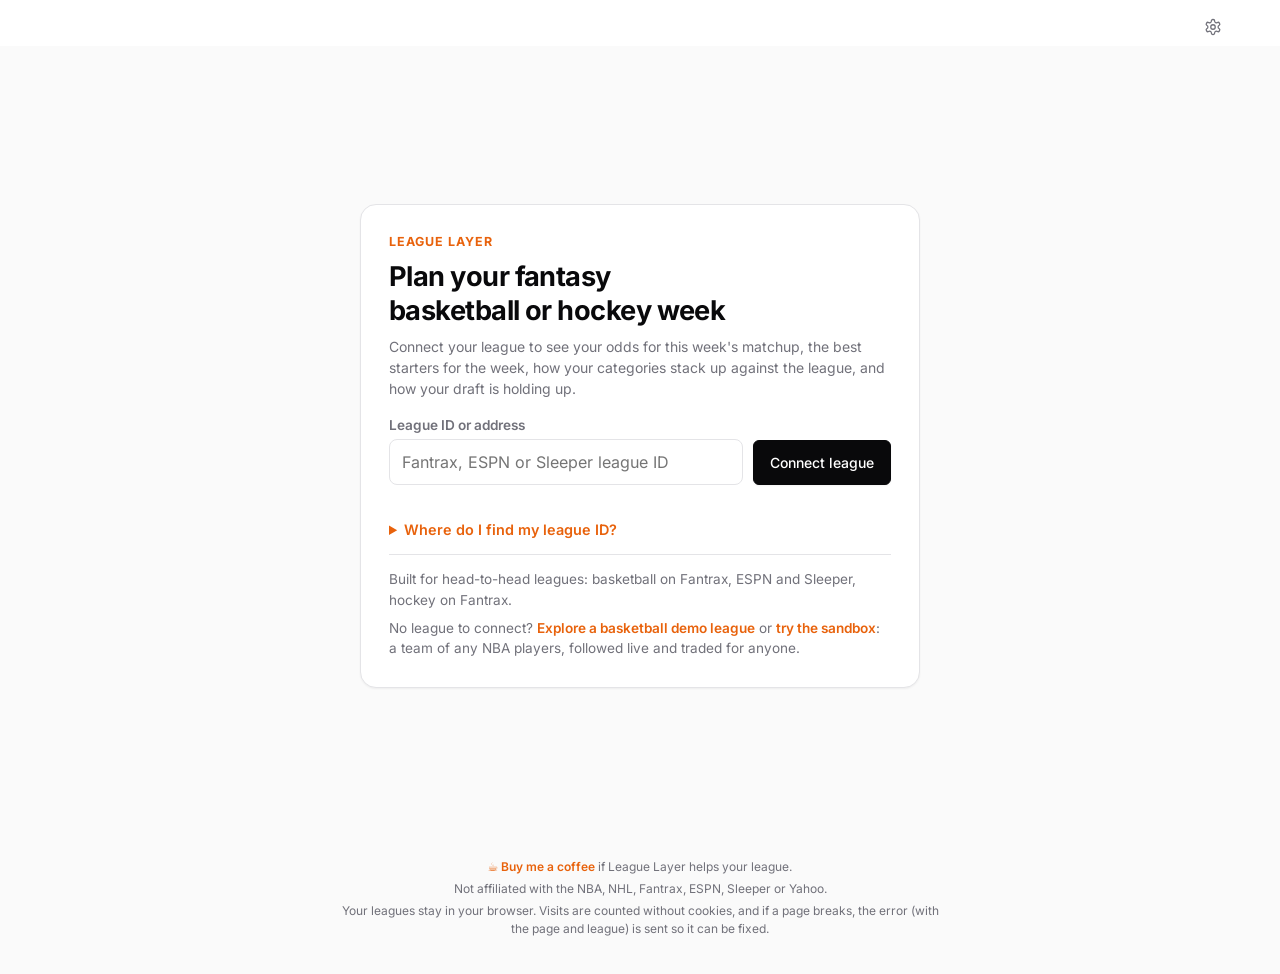
==== commit f2a1c36d: "The sandbox: "Just browse players" grows into a mode with no league that has a team of its own. My t" ====
--- a/index.html
+++ b/index.html
@@ -121,6 +121,7 @@
   <script src="js/live.js?v=__BUILD__"></script>
   <script src="js/draft.js?v=__BUILD__"></script>
   <script src="js/leagues.js?v=__BUILD__"></script>
+  <script src="js/sandbox.js?v=__BUILD__"></script>
   <script src="js/actions.js?v=__BUILD__"></script>
   <!-- Cloudflare Web Analytics: visits to the live site only (not the local preview); no cookies -->
   <script>
--- a/styles.css
+++ b/styles.css
@@ -380,6 +380,11 @@
 .detail-title .dt-name.dt-team { display: flex; align-items: center; white-space: normal; line-height: 1.2; overflow: visible; overflow-wrap: anywhere; } /* (visible: the logo's negative margins put it past the box, and hidden cut its top off) */ /* (a long name on two lines beside the logo, a phone's) */
 .detail-title .dt-team .tlogo { flex: none; margin: -4px 8px -4px 0; }
 .detail-title .dt-team-rec { flex: none; margin-left: 12px; padding-left: 12px; border-left: 1px solid var(--border); font-size: .95rem; line-height: 1.3; }
+/* (phones: its playoff games on a row of their own under the name and record, which don't fit beside a long name) */
+@media (max-width: 640px) {
+  .detail-title:has(> .dt-team-po) { display: grid; grid-template-columns: auto auto; justify-content: start; align-items: center; row-gap: 4px; }
+  .detail-title .dt-team-po { grid-column: 1 / -1; margin-left: 0; padding-left: 0; border-left: 0; font-size: .85rem; }
+}
 .proj-grid.tc-tiles { grid-template-columns: repeat(3, minmax(0, 1fr)); }
 .tc-table td { vertical-align: middle; }
 .tc-table td:first-child { width: 18px; padding-right: 0; }
@@ -486,6 +491,13 @@
 .badge.rk { background: var(--surface-2); color: var(--text); } /* plain grey: a fact about the player, not a warning */
 @media (max-width: 640px) { .badge.inj.by-name, .badge.rk.by-name { display: none; } .badge.inj.in-meta, .badge.rk.in-meta { display: inline-block; } } /* phones: under the name, which keeps its room */
 .perf-table .pf-name .pmeta { white-space: nowrap; overflow: hidden; text-overflow: ellipsis; }
+/* a long fantasy team's name is cut short with its own "…" (its whole name in its tip): the line's "…" can't cut into a
+   button, and swapped the whole name for "…". So that line is a row (spaces kept), the name taking the room left over */
+.perf-table .pf-name .pmeta:has(> .perf-owner) { display: flex; align-items: baseline; white-space: pre; }
+.pmeta:has(> .perf-owner) > * { flex: none; }
+.pmeta:has(> .perf-owner) > .perf-owner { flex: 0 1 auto; min-width: 0; margin-right: .28em; overflow: hidden; text-overflow: ellipsis; white-space: nowrap; }
+.pmeta:has(> .perf-owner) > .perf-owner > .team-link { max-width: 100%; overflow: hidden; text-overflow: ellipsis; vertical-align: bottom; }
+.pmeta:has(> .perf-owner) > .lv-dot { position: relative; bottom: calc(.36em - 4px); } /* (its vertical-align, which a row ignores) */
 .perf-table .pf-v { position: sticky; right: 0; z-index: 1; background: var(--surface); padding-left: 8px; } /* the value stays in view too */
 .perf-table thead th.pf-v { z-index: 3; }
 .perf-table td.pf-v { font-weight: 800; font-variant-numeric: tabular-nums; }
@@ -520,7 +532,7 @@
 .pf-more { position: sticky; left: 0; display: inline-block; padding: 10px 8px; }
 .perf-owner.mine { color: var(--accent); font-weight: 600; } /* your team's name: orange */
 .perf-owner.opp { color: var(--text); font-weight: 700; } /* this matchup's opponent: bold */
-@media (max-width: 640px) { .perf-table .pf-name { min-width: 150px; max-width: 156px; } .perf-table .pf-name .pmeta { white-space: normal; } .perf-table .pf-name .hs { display: none; } } /* phones: no photo, so the stats get the room; badges wrap instead of hiding */
+@media (max-width: 640px) { .perf-table .pf-name { min-width: 150px; max-width: 156px; } .perf-table .pf-name .pmeta, .perf-table .pf-name .pmeta:has(> .perf-owner) { display: block; white-space: normal; } .pmeta:has(> .perf-owner) > .perf-owner, .pmeta:has(> .perf-owner) > .perf-owner > .team-link { margin-right: 0; white-space: normal; overflow: visible; vertical-align: baseline; } .pmeta:has(> .perf-owner) > .lv-dot { bottom: 0; } .perf-table .pf-name .hs { display: none; } } /* phones: no photo, so the stats get the room; badges wrap instead of hiding */
 
 .btn {
   font: inherit; font-weight: 500; font-size: .875rem;
@@ -659,8 +671,82 @@
 .pick-list input { accent-color: var(--accent); width: 16px; height: 16px; flex: none; }
 .pick-list .grow { flex: 1; min-width: 0; }
 .pick-list .val { font-variant-numeric: tabular-nums; font-weight: 700; }
-.verdict { font-size: 1.15rem; font-weight: 700; }
+/* a team's draft picks under its players, each a chip to tick (its checkbox kept for keyboards, out of sight) */
+.pp { margin-top: 12px; }
+.pp-head { font-size: .72rem; font-weight: 800; text-transform: uppercase; letter-spacing: .04em; color: var(--muted); margin-bottom: 6px; }
+.pp-list { display: flex; flex-wrap: wrap; gap: 6px; }
+.pp-chip { position: relative; display: inline-flex; align-items: baseline; gap: 5px; padding: 4px 10px; border: 1px solid var(--border); border-radius: 999px;
+  font-size: .8rem; font-weight: 600; font-variant-numeric: tabular-nums; cursor: pointer; user-select: none; }
+.pp-chip:hover { background: var(--surface-2); }
+.pp-chip input { position: absolute; opacity: 0; width: 1px; height: 1px; pointer-events: none; }
+.pp-chip:has(input:focus-visible) { outline: 2px solid var(--ring); outline-offset: 2px; }
+.pp-chip.on { background: var(--accent-soft); border-color: var(--accent); color: var(--accent); }
+.pp-from { font-weight: 400; color: var(--muted); font-size: .74rem; }
+.pp-note { margin: 10px 0 0; }
+.tp-table .pk-ico { font-size: .7rem; font-weight: 800; color: var(--muted); }
 .delta-table td.num { font-weight: 600; }
+/* the trade proposal (tradeCard, views.js): what each side gets, then the two sides per game */
+.trade-grid + .card, .tp + .trade-grid { margin-top: 16px; }
+/* ---------- The sandbox (sandbox.js): My team, Live, its searches ---------- */
+.sb-find { margin: 0 0 8px; }
+.sb-q { display: block; width: 100%; max-width: 360px; }
+.sb-hits { list-style: none; margin: 0 0 12px; padding: 0; display: grid; gap: 4px; max-width: 520px; }
+.sb-hit { display: flex; align-items: center; gap: 10px; width: 100%; padding: 6px 10px; border: 1px solid var(--border); border-radius: 8px; background: var(--surface); color: var(--text); font: inherit; text-align: left; cursor: pointer; }
+.sb-hit:hover, .sb-hit:focus-visible { background: var(--surface-2); }
+.sb-hit-main { display: flex; flex-direction: column; min-width: 0; flex: 1; }
+.sb-hit-name { font-weight: 600; white-space: nowrap; overflow: hidden; text-overflow: ellipsis; }
+.sb-hit .pmeta { white-space: nowrap; overflow: hidden; text-overflow: ellipsis; }
+.sb-hit-add { flex: none; font-size: .8rem; font-weight: 700; white-space: nowrap; }
+.sb-none { margin: 0 0 12px; }
+.sb-clear { margin-left: auto; }
+.sb-team .card-head h2, .sb-watch-card .card-head h2 { margin-right: auto; }
+.sb-team .card-head .muted.small, .sb-watch-card .card-head .muted.small { margin-right: 4px; }
+/* a player's ✕ (off My team, or Live) at the end of his name */
+.sb-x { flex: none; margin-left: auto; }
+.sb-table .pf-name .bplayer { padding-right: 2px; }
+.sb-table tfoot td { border-top: 1px solid var(--border); padding-top: 8px; font-weight: 700; }
+.sb-table tfoot td.sc { font-weight: 700; }
+.badge.sb-live { margin-left: 4px; }
+.sb-tools { display: flex; flex-wrap: wrap; align-items: flex-start; column-gap: 12px; }
+.sb-tools > .sb-find { flex: 1 1 260px; }
+.sb-tools > .sb-hits { flex: 1 1 100%; order: 3; }
+.sb-tools > .sb-none { flex: 1 1 100%; order: 3; }
+.sb-team-btn { margin-bottom: 8px; }
+.sb-when { margin: 0 0 8px; }
+/* Live: each player a box, as many across as fit (two on a phone, as the Matchup tab's day) */
+.sb-watch { display: grid; grid-template-columns: repeat(auto-fill, minmax(230px, 1fr)); gap: 8px; }
+.sb-watch .mu-p { border: 1px solid var(--border); border-radius: 10px; padding: 8px 10px; }
+.sb-watch .mu-p.out { opacity: .62; }
+.mu-chip.sb-val { border-color: var(--muted); }
+.sb-card { display: flex; flex-wrap: wrap; align-items: center; gap: 6px; }
+.btn.on { border-color: var(--accent); color: var(--accent); }
+@media (max-width: 640px) {
+  .sb-watch { grid-template-columns: repeat(2, minmax(0, 1fr)); gap: 6px; }
+  .sb-watch .mu-p { padding: 7px 8px; }
+  .sb-q { max-width: none; }
+  .badge.sb-live, .badge.sb-mine { display: none; } /* (the name needs the room) */
+}
+
+.tp-btns { display: flex; gap: 8px; margin-left: auto; }
+.tp-note { margin: -6px 0 12px; }
+.tp-head { display: flex; align-items: baseline; gap: 6px 14px; flex-wrap: wrap; min-width: 0; }
+.tp-warn { margin: 0 0 12px; }
+/* one table: each side's players, its total, then what it does for your team */
+.tp-wrap { overflow-x: auto; } /* no padding: the pinned player column sticks to its edge (as the Players tab's) */
+.tp-table { font-size: .86rem; font-variant-numeric: tabular-nums; }
+.tp-table th, .tp-table td { padding: 6px 5px; }
+.tp-table thead th { font-size: .72rem; }
+.tp-table td.tp-pl, .tp-table th.tp-pl { min-width: 170px; padding-left: 0; }
+.tp-table tr.tp-grp th { padding: 14px 0 6px; font-size: .9rem; font-weight: 600; color: var(--text); white-space: normal; overflow-wrap: anywhere; }
+.tp-table tbody tr.tp-grp:hover, .tp-table tbody tr.tp-tot:hover { background: none; }
+.tp-table tr.tp-tot td { font-weight: 600; border-bottom: 2px solid var(--border); }
+.tp-table tr.tp-one td { border-bottom: 2px solid var(--border); } /* a side's lone player: his row is its total */
+.tp-table tr.tp-you td { padding-top: 10px; font-weight: 600; }
+.tp-table td.tp-v { padding-left: 12px; }
+.tp-table td.tp-lead { font-weight: 800; background: var(--surface-2); } /* the better side's total */
+.tp-table td.tp-lead.pos-good { background: var(--good-soft); }
+.tp-table td.tp-lead.pos-bad { background: var(--bad-soft); }
+.tp-vol { font-size: .72rem; font-weight: 400; color: var(--muted); white-space: nowrap; } /* a percentage's makes-attempts a game */
 
 /* ---------- Lineup editor (Roster tab) ---------- */
 
@@ -1035,6 +1121,11 @@
 }
 @media (max-width: 640px) {
   .trade-grid { grid-template-columns: minmax(0, 1fr); }
+  /* the proposal's table scrolls sideways under its player column, as the Players tab's: no photo, so the numbers get the room */
+  .tp-table td.tp-pl, .tp-table th.tp-pl { position: sticky; left: 0; z-index: 1; background: var(--surface); min-width: 150px; max-width: 160px; }
+  .tp-table td.tp-pl .hs { display: none; }
+  .tp-table .tp-grp-name { position: sticky; left: 0; } /* each side's "… gets" stays in view too */
+  #view .trade-grid + .card, #view .tp + .trade-grid { margin-top: 0; }
   h1 { font-size: 1.3rem; }
   .hide-sm { display: none; }
 }
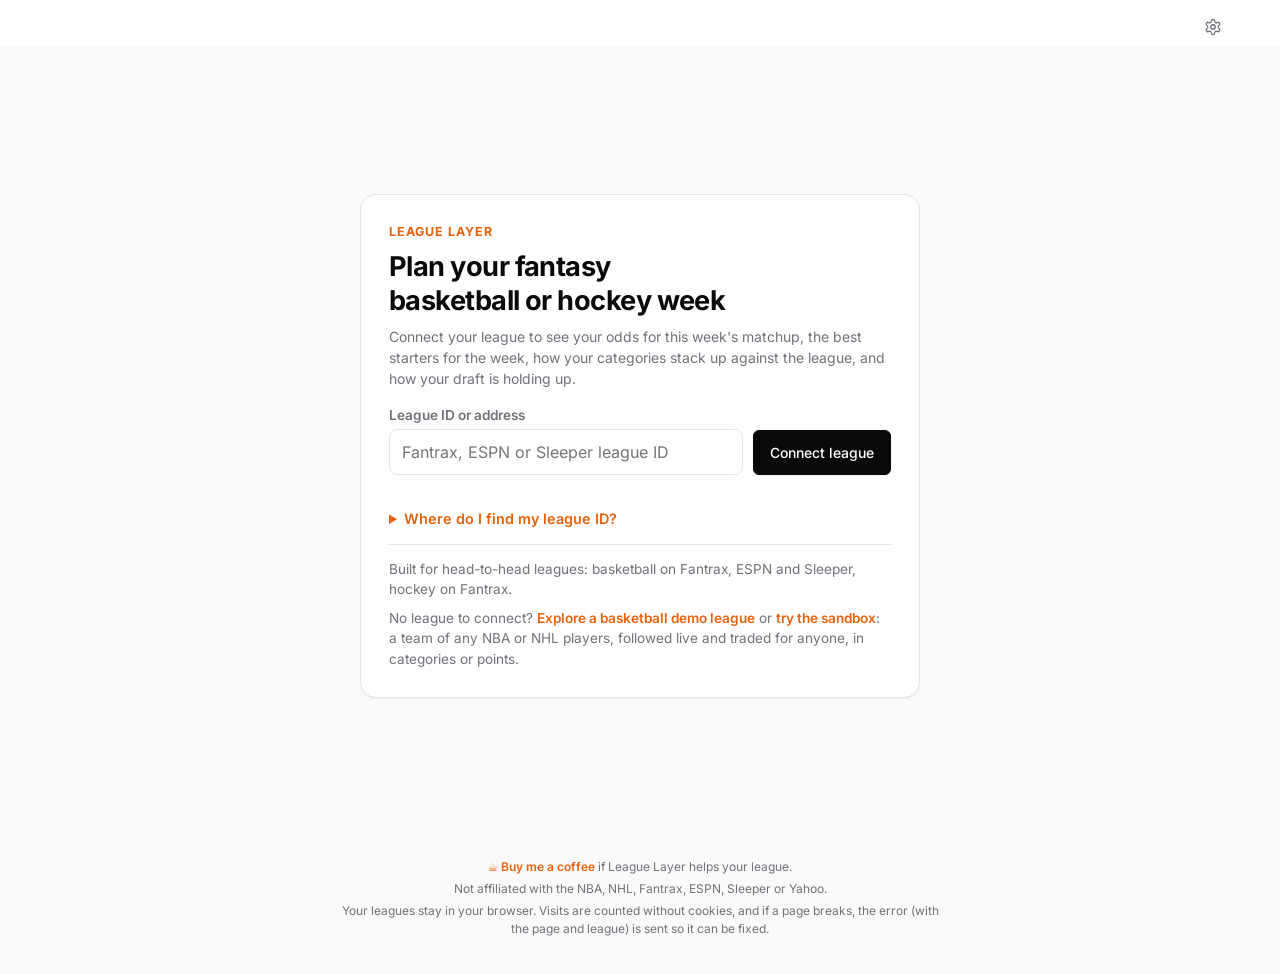
==== commit 0abfe7f4: "Refactor: Trends and the share pictures out of recap.js (trends.js, share.js); one builder for every" ====
--- a/index.html
+++ b/index.html
@@ -118,6 +118,8 @@
   <script src="js/players.js?v=__BUILD__"></script>
   <script src="js/matchups.js?v=__BUILD__"></script>
   <script src="js/recap.js?v=__BUILD__"></script>
+  <script src="js/trends.js?v=__BUILD__"></script>
+  <script src="js/share.js?v=__BUILD__"></script>
   <script src="js/live.js?v=__BUILD__"></script>
   <script src="js/draft.js?v=__BUILD__"></script>
   <script src="js/leagues.js?v=__BUILD__"></script>
--- a/styles.css
+++ b/styles.css
@@ -2,6 +2,7 @@
   --bg: #fafafa;
   --surface: #ffffff;
   --surface-2: #f4f4f5;
+  --hs-wash: rgb(244 244 245 / .6); /* --surface-2, see-through: fades the logo behind a round photo */
   --border: #e4e4e7;
   --text: #09090b;
   --muted: #71717a;
@@ -29,6 +30,7 @@
     --bg: #09090b;
     --surface: #141416; /* a step off the page, as white is off light grey */
     --surface-2: #202024;
+    --hs-wash: rgb(32 32 36 / .6);
     --border: #2c2c31;
     --text: #fafafa;
     --muted: #a1a1aa;
@@ -57,6 +59,7 @@
   --bg: #09090b;
   --surface: #141416; /* a step off the page, as white is off light grey */
   --surface-2: #202024;
+  --hs-wash: rgb(32 32 36 / .6);
   --border: #2c2c31;
   --text: #fafafa;
   --muted: #a1a1aa;
@@ -299,9 +302,12 @@
 .mu-row.bench .mu-p, .mu-p.bench, .mu-p.out { opacity: .62; }
 .mu-game { font-size: .78rem; color: var(--muted); }
 .mu-game b { color: var(--bad); }
-/* the game itself, in a bubble as on Fantrax: "DET 144 @ WAS 140 F", the clock while it's on, the tip-off before */
+/* the game itself, in a bubble as on Fantrax: "DET 144 @ WAS 140", the clock while it's on, the tip-off before; a final
+   faintly green or red for his team's win or loss */
 .game-pill { display: inline-block; max-width: 100%; padding: 1px 7px; border-radius: 6px; background: var(--surface-2); color: var(--text);
   font-variant-numeric: tabular-nums; }
+.game-pill.gp-w { background: var(--good-soft); }
+.game-pill.gp-l { background: var(--bad-soft); }
 .game-pill .gp-part { white-space: nowrap; }
 .mu-chips { display: flex; flex-wrap: wrap; gap: 3px; }
 .mu-p.right .mu-chips { justify-content: flex-end; }
@@ -341,6 +347,49 @@
   /* phones: the card runs edge to edge, so a game on's green runs to the screen's edge too, not 16px short of it */
   .mu-cats { font-size: .74rem; }
   .mu-cats thead th { font-size: .64rem; }
+}
+/* full screen (dashFull, the owner's ask, Nov 2026): one plain sheet with no outline or lines between rows, a size up on a
+   computer, and each player's full photo on his team's colors beside his name, game and line, as on his card (dashPhoto) */
+body:has(.mu-card.full) { background: var(--surface); }
+.mu-card.full, #view .mu-card.full { border: 0; box-shadow: none; border-radius: 0; background: none; }
+.mu-card.full { padding: 0; }
+.dash-grid:has(> .mu-card.full) { max-width: 1100px; }
+.mu-card.full .mu-rows { border-top: 0; display: grid; gap: 4px; margin-top: 6px; }
+.mu-card.full .mu-row { border-bottom: 0; }
+.mu-card.full .mu-cats th, .mu-card.full .mu-cats td { border-bottom: 0; }
+.mu-card.full .mu-cats tbody td { padding-block: 5px; }
+/* (align-self: start: a player's box as tall as he needs, not stretched to the one beside him, whose extra height would
+   go to the empty row under his name and game and push his line down to the bottom on a phone) */
+.mu-card.full .mu-p { display: grid; grid-template-columns: auto minmax(0, 1fr); grid-template-rows: auto auto 1fr; gap: 4px 12px; align-items: start; align-self: start; padding: 6px 0; }
+.mu-card.full .mu-p > .bplayer { display: contents; }
+.mu-card.full .mu-p > .bplayer > :first-child { grid-row: 1 / -1; grid-column: 1; }
+.mu-card.full .mu-p > :not(.bplayer), .mu-card.full .mu-p .bmain { grid-column: 2; min-width: 0; }
+.mu-card.full .mu-p.right { grid-template-columns: minmax(0, 1fr) auto; }
+.mu-card.full .mu-p.right > .bplayer > :first-child { grid-column: 2; }
+.mu-card.full .mu-p.right > :not(.bplayer), .mu-card.full .mu-p.right .bmain { grid-column: 1; }
+.mu-card.full .mu-p .bname { flex-wrap: wrap; } /* (a tag that doesn't fit beside the name goes under it: the photo takes room) */
+.pc-photo.mu-ph { width: 112px; border-radius: 10px; cursor: pointer; }
+@media (min-width: 641px) {
+  .mu-card.full .mu-board { margin-bottom: 18px; }
+  .mu-card.full .mu-name { font-size: 1.2rem; }
+  .mu-card.full .mu-score { font-size: 3.2rem; }
+  .mu-card.full .mu-pc { font-size: .86rem; padding: 2px 9px; }
+  .mu-card.full .mu-cats { font-size: 1rem; }
+  .mu-card.full .mu-cats thead th { font-size: .8rem; }
+  .mu-card.full .mu-row { grid-template-columns: minmax(0, 1fr) 56px minmax(0, 1fr); }
+  .mu-card.full .mu-row.day { grid-template-columns: minmax(0, 1fr) minmax(0, 1fr); gap: 40px; }
+  .mu-card.full .mu-slot .slot-label { font-size: .8rem; padding: 3px 6px; }
+  .mu-card.full .bname .pname { font-size: 1.1rem; }
+  .mu-card.full .mu-game { font-size: .9rem; }
+  .mu-card.full .mu-chips { gap: 4px; }
+  .mu-card.full .mu-chip { font-size: .84rem; padding: 2px 8px; }
+}
+/* phones: a smaller photo beside the name and game, the line under both */
+@media (max-width: 640px) {
+  .pc-photo.mu-ph { width: 64px; border-radius: 8px; }
+  .pc-photo.mu-ph.no-shot > .hs { transform: translate(-50%, -50%) scale(.62); }
+  .mu-card.full .mu-p { column-gap: 8px; }
+  .mu-card.full .mu-p > .mu-chips, .mu-card.full .mu-p.right > .mu-chips { grid-column: 1 / -1; }
 }
 /* top performances */
 /* Performances tables: 5 rows show, the rest scroll (fitPerfLists); the header, player and value columns stay put */
@@ -443,16 +492,46 @@
 .pill.pill-menu.on { background-color: var(--text); border-color: var(--text); color: var(--surface); }
 .perf-table .pf-emo { margin-right: 2px; font-size: .9em; }
 /* weekly recap */
-.rc-when { margin: -6px 0 10px; }
 .rc-img { display: block; width: 100%; max-height: 60vh; object-fit: contain; border-radius: 10px; margin: 0 0 12px; background: #15171b; }
 .rc-finals { list-style: none; margin: 0; padding: 0; display: grid; gap: 6px; }
-.rc-final { display: grid; grid-template-columns: 1fr auto 1fr; align-items: center; gap: 10px; padding: 8px 12px; border-radius: 8px; background: var(--surface-2); font-size: .92rem; }
+.rc-final { display: grid; grid-template-columns: 1fr auto 1fr; align-items: center; gap: 10px; padding: 9px 14px; border-radius: 10px; background: var(--surface-2); font-size: .92rem; }
 .rc-final.me { box-shadow: inset 3px 0 0 var(--accent); }
 .rc-final .rc-t { min-width: 0; overflow-wrap: anywhere; }
 .rc-final .rc-t:last-child { text-align: right; }
 .rc-final .rc-t.won { font-weight: 800; }
-.rc-mark { margin: 0 4px; cursor: default; } /* the week's top 👑 and bottom 💩 team */
-.rc-score { font-weight: 800; font-variant-numeric: tabular-nums; white-space: nowrap; }
+.rc-score { font-weight: 800; font-variant-numeric: tabular-nums; white-space: nowrap; padding: 3px 12px; border-radius: 999px; background: var(--surface); box-shadow: inset 0 0 0 1px var(--border); }
+/* the week's top and bottom team: a badge on the row's outer edge */
+.rc-badge { display: inline-block; padding: 1px 7px; border-radius: 999px; font-size: .66rem; font-weight: 700; letter-spacing: .06em; text-transform: uppercase; vertical-align: 1px; cursor: default; }
+.rc-t:first-child .rc-badge { margin-right: 6px; }
+.rc-t:last-child .rc-badge { margin-left: 6px; }
+.rc-badge.rc-top { background: var(--good-soft); color: var(--good); }
+.rc-badge.rc-bottom { background: var(--bad-soft); color: var(--bad); }
+/* its standouts as cards, as the share picture draws them: a player beside his photo on his team's color, the rest with
+   the faces of the players they name */
+.rx-grid { display: grid; gap: 12px; grid-template-columns: repeat(auto-fill, minmax(min(100%, 430px), 1fr)); }
+.rx-card { display: flex; min-width: 0; border: 1px solid var(--border); border-radius: 12px; overflow: hidden; background: var(--surface); }
+.rx-body { flex: 1; min-width: 0; padding: 14px 16px; }
+.rx-label { font-size: .7rem; font-weight: 700; letter-spacing: .08em; text-transform: uppercase; color: var(--muted); }
+.rx-name { margin-top: 3px; font-size: 1.12rem; font-weight: 700; line-height: 1.25; letter-spacing: -.01em; }
+.rx-name .pname { font-size: inherit; font-weight: inherit; }
+.rx-team { margin-top: 2px; font-size: .88rem; font-weight: 600; }
+.rx-meta { margin-top: 2px; font-size: .78rem; color: var(--muted); }
+.rx-stats { display: flex; flex-wrap: wrap; gap: 2px 12px; margin-top: 8px; font-size: .82rem; color: var(--muted); font-variant-numeric: tabular-nums; }
+.rx-stats > span { white-space: nowrap; } /* "7 REB" stays together */
+.rx-stats > .rx-words { white-space: normal; }
+.rx-stats b { color: var(--text); font-weight: 700; }
+.rx-stats b.pos-bad { color: var(--bad); }
+.pc-photo.rx-ph { width: 168px; min-height: 172px; aspect-ratio: auto; border-radius: 0; box-shadow: none; align-self: stretch; cursor: pointer;
+  background: linear-gradient(160deg, color-mix(in srgb, var(--tint) 92%, #000), color-mix(in srgb, var(--tint) 40%, #000)); }
+.rx-ph .pc-logo { left: 50%; width: 112%; transform: translate(-50%, -50%); opacity: .2; }
+.rx-ph .pc-shot { inset: auto auto 0 50%; width: auto; height: 92%; max-width: none; transform: translateX(-50%); }
+.rx-note { align-items: center; }
+.rx-text { margin-top: 3px; font-size: .92rem; line-height: 1.45; }
+.rx-text .pname { font-size: inherit; }
+.rx-faces { display: flex; flex: none; margin-right: 16px; }
+.rx-faces > .hs { outline: 3px solid var(--surface); }
+.rx-faces > .hs + .hs { margin-left: -10px; }
+@media (max-width: 640px) { .pc-photo.rx-ph { width: 112px; min-height: 150px; } .rx-body { padding: 12px 14px; } .rx-name { font-size: 1.04rem; } }
 .rc-items { list-style: none; margin: 0; padding: 0; display: grid; gap: 12px; }
 .rc-item { display: flex; gap: 12px; align-items: flex-start; font-size: .92rem; }
 .rc-e { font-size: 1.4rem; line-height: 1.2; width: 1.6rem; text-align: center; flex: none; }
@@ -461,8 +540,8 @@
 .rc-item .pname { font-size: inherit; }
 .dr-gap { margin-top: 16px; }
 /* an award's title opens its breakdown: the label's look, underlined on hover */
-button.dr-award-btn { display: block; padding: 0; text-align: left; font-size: .74rem; font-weight: 800; color: var(--muted); }
-button.dr-award-btn:hover { text-decoration: underline; color: var(--text); }
+button.dr-award-btn { display: block; padding: 0; text-align: left; font-size: .7rem; font-weight: 700; color: var(--muted); }
+button.dr-award-btn:hover { text-decoration: underline; text-underline-offset: 2px; color: var(--text); }
 .rc-label { font-size: .74rem; font-weight: 800; text-transform: uppercase; letter-spacing: .04em; color: var(--muted); margin-bottom: 2px; }
 .perf-filters { display: flex; flex-wrap: wrap; gap: 6px; margin: 0 0 10px; }
 .pill { font: inherit; font-size: .8rem; font-weight: 500; padding: 4px 11px; border-radius: 6px; border: 1px solid var(--border); background: var(--surface); color: var(--text); cursor: pointer; }
@@ -704,6 +783,11 @@
 /* a player's ✕ (off My team, or Live) at the end of his name */
 .sb-x { flex: none; margin-left: auto; }
 .sb-table .pf-name .bplayer { padding-right: 2px; }
+/* the Players tab's + (add to My team) and ✓ (on it: remove) */
+.icon-btn.xs.sb-add { font-size: .95rem; font-weight: 700; }
+.icon-btn.xs.sb-add:hover { color: var(--accent); }
+.icon-btn.xs.sb-add.on { color: var(--accent); }
+.icon-btn.xs.sb-add.on:hover { color: var(--bad); }
 .sb-table tfoot td { border-top: 1px solid var(--border); padding-top: 8px; font-weight: 700; }
 .sb-table tfoot td.sc { font-weight: 700; }
 .badge.sb-live { margin-left: 4px; }
@@ -719,6 +803,15 @@
 .sb-watch .mu-p.out { opacity: .62; }
 .mu-chip.sb-val { border-color: var(--muted); }
 .sb-card { display: flex; flex-wrap: wrap; align-items: center; gap: 6px; }
+/* the sport and scoring menus in the head (as the team picker), and your own points (a popup) */
+.sb-menus { display: flex; align-items: center; gap: 2px; }
+.sb-m { position: relative; }
+.sb-m .gear-pop { width: 230px; }
+.sb-pts { display: grid; grid-template-columns: repeat(auto-fill, minmax(118px, 1fr)); gap: 8px; margin-bottom: 12px; }
+.sb-pt { display: flex; align-items: center; justify-content: space-between; gap: 8px; font-size: .85rem; font-weight: 600; }
+.sb-pt input { width: 64px; flex: none; text-align: right; font-variant-numeric: tabular-nums; }
+.sb-from { margin: 0 0 12px; display: flex; flex-wrap: wrap; align-items: center; gap: 6px; }
+.sb-pts-form .sub { margin: 4px 0 8px; }
 .btn.on { border-color: var(--accent); color: var(--accent); }
 @media (max-width: 640px) {
   .sb-watch { grid-template-columns: repeat(2, minmax(0, 1fr)); gap: 6px; }
@@ -865,12 +958,12 @@
 .sb-opp-note { display: flex; flex-wrap: wrap; justify-content: flex-end; align-items: center; gap: 4px 8px; margin-top: 4px; font-size: .78rem; }
 .sb-pick { margin-top: 14px; display: flex; flex-wrap: wrap; justify-content: center; align-items: center; gap: 8px; }
 .sb-score { font-size: 2.6rem; font-weight: 700; line-height: 1.05; font-variant-numeric: tabular-nums; letter-spacing: -.04em; }
-.sb-vs { text-align: center; color: var(--muted); font-size: .78rem; padding-bottom: 8px; }
+.sb-vs { text-align: center; color: var(--muted); font-size: .8rem; white-space: nowrap; padding-bottom: 12px; }
 .odds { height: 8px; border-radius: 999px; background: var(--bad); opacity: .9; overflow: hidden; margin-top: 16px; }
 .odds-you { display: block; height: 100%; background: var(--good); }
 .odds-legend { display: flex; justify-content: space-between; font-size: .8rem; color: var(--muted); margin-top: 6px; }
 .odds-legend b { color: var(--text); }
-.sb-foot { display: grid; grid-template-columns: 1fr 1fr; gap: 12px; margin-top: 14px; padding-top: 12px; border-top: 1px solid var(--border); font-size: .9rem; }
+.sb-foot { display: flex; flex-wrap: wrap; align-items: baseline; gap: 2px 10px; margin-top: 14px; padding-top: 12px; border-top: 1px solid var(--border); font-size: .85rem; font-variant-numeric: tabular-nums; }
 .pbar-cell { display: flex; align-items: center; gap: 8px; min-width: 150px; }
 .pbar { flex: 1; height: 8px; border-radius: 4px; background: var(--surface-2); overflow: hidden; }
 .pbar span { display: block; height: 100%; border-radius: 4px; }
@@ -884,7 +977,7 @@
 .check { display: flex; align-items: center; gap: 8px; font-size: .9rem; margin-bottom: 8px; }
 .check input { accent-color: var(--accent); width: 16px; height: 16px; }
 @media (max-width: 900px) { .week-grid { grid-template-columns: minmax(0, 1fr); } }
-@media (max-width: 640px) { .sb-score { font-size: 2rem; } .sb-foot { grid-template-columns: 1fr; } }
+@media (max-width: 640px) { .sb-score { font-size: 2rem; } }
 
 /* ---------- Matchup board + lineup analysis ---------- */
 .fx-strip { display: flex; flex-wrap: wrap; align-items: center; justify-content: space-between; gap: 10px; background: var(--surface); border: 1px solid var(--border); border-radius: var(--radius); padding: 10px 14px; font-size: .9rem; }
@@ -919,7 +1012,8 @@
 .dots i.up.b2b { box-shadow: inset 0 0 0 1.5px var(--b2b-ring); }
 .dots i.dnp { background: var(--bad); opacity: .75; }
 .dots i.out { box-shadow: inset 0 0 0 1.5px var(--bad); }
-.dots i.live { background: var(--bad); animation: lv-pulse 1.6s ease-in-out infinite; } /* a game on now */
+.dots i.live { background: var(--good); animation: lv-pulse 1.6s ease-in-out infinite; } /* a game on now, he's in it */
+.dots i.live.wait { background: none; box-shadow: inset 0 0 0 1.5px var(--good); } /* (he hasn't played yet) */
 @media (prefers-reduced-motion: reduce) { .dots i.live { animation: none; } }
 .dots i.none { background: var(--border); }
 /* tooltips (data-tip) */
@@ -945,7 +1039,6 @@
 .tag.down { background: var(--bad-soft); color: var(--bad); }
 .board-sep td { background: var(--surface-2); color: var(--muted); font-size: .75rem; font-weight: 600; padding: 4px 8px; }
 .board-tot td, .board-tot th { font-size: .85rem; }
-.sb-foot.one { grid-template-columns: 1fr; }
 .swap { border: 1px solid var(--border); border-radius: 10px; padding: 12px; }
 .swap + .swap { margin-top: 10px; }
 .swap.suggested { border-color: color-mix(in srgb, var(--good) 45%, var(--border)); background: color-mix(in srgb, var(--good-soft) 40%, transparent); }
@@ -981,16 +1074,13 @@
 }
 
 /* ---------- Headshots, logos, board stats ---------- */
-.hs { display: inline-grid; place-items: center; flex: none; border-radius: 50%; background-color: var(--surface-2); background-image: var(--hs-sheet, none); background-repeat: no-repeat; box-shadow: inset 0 0 0 1px var(--border); }
-/* team colors: a light tint of the secondary color behind the photo, and a thin, soft ring over its edge
-   (two thirds primary, the bottom third secondary), blended toward white so it shows on dark cards too.
-   Browsers without color-mix get the full colors. */
-.hs.tm { position: relative; background-color: color-mix(in srgb, var(--t2) 30%, var(--surface-2)); }
-.hs.tm::after { content: ''; position: absolute; inset: 0; border-radius: 50%;
-  background: conic-gradient(from 240deg, var(--t1) 0 66.67%, var(--t2) 0);
-  background: conic-gradient(from 240deg, color-mix(in srgb, var(--t1) 60%, #fff) 0 66.67%, color-mix(in srgb, var(--t2) 60%, #fff) 0);
-  -webkit-mask: radial-gradient(farthest-side, transparent calc(100% - var(--rw)), #000 calc(100% - var(--rw) + .5px));
-  mask: radial-gradient(farthest-side, transparent calc(100% - var(--rw)), #000 calc(100% - var(--rw) + .5px)); }
+.hs { display: inline-grid; place-items: center; flex: none; border-radius: 50%; background-color: var(--surface-2); background-image: var(--hs-sheet, none); background-repeat: no-repeat;
+  background-size: var(--hs-sz, auto); background-position: var(--hs-pos, 0 0); box-shadow: inset 0 0 0 1px var(--border); }
+/* his team's logo behind the face, as on the player card: faded by a wash of the circle's own gray laid over it (--hs-wash,
+   per theme: a plain color, so no browser loses the photo over a color-mix it can't read); one --logo rule a team, logoRules */
+.hs.lg { background-image: var(--hs-sheet, none), linear-gradient(var(--hs-wash), var(--hs-wash)), var(--logo, none);
+  background-size: var(--hs-sz, auto), auto, 100%; background-position: var(--hs-pos, 0 0), 0 0, center; }
+.hs-none.lg { background-image: linear-gradient(var(--hs-wash), var(--hs-wash)), var(--logo, none); background-size: auto, 100%; background-position: 0 0, center; }
 .hs-none { background-image: none; font-size: .62rem; font-weight: 800; color: var(--muted); }
 .tlogo { display: inline-block; vertical-align: -3px; object-fit: contain; }
 .bplayer { display: flex; align-items: center; gap: 8px; min-width: 0; }
@@ -1015,6 +1105,18 @@
 .tr-name { font-weight: 600; white-space: nowrap; overflow: hidden; text-overflow: ellipsis; }
 .tr-meta { font-size: .8rem; color: var(--muted); }
 .tr-num { flex: none; text-align: right; font-variant-numeric: tabular-nums; font-size: .9rem; }
+/* a list's name opens its card (trendCardHtml): every player in it, game by game */
+.tr-open { background: none; border: 0; padding: 0; font: inherit; color: inherit; cursor: pointer; text-align: left; }
+.tr-open:hover { text-decoration: underline; text-underline-offset: 3px; }
+.tr-chev { margin-left: 5px; color: var(--muted); font-weight: 400; }
+.tr-card-bar { display: flex; flex-wrap: wrap; align-items: center; gap: 8px; margin-bottom: 12px; }
+.tr-table td.tr-g { min-width: 34px; padding-inline: 2px; }
+.tr-gv { display: inline-block; min-width: 28px; padding: 2px 5px; border-radius: 6px; }
+.tr-gv.hi { background: var(--good-soft); color: var(--good); }
+.tr-gv.lo { background: var(--bad-soft); color: var(--bad); }
+.tr-table td.pf-v { text-align: right; }
+.tr-table .tr-sub { font-size: .7rem; font-weight: 500; color: var(--muted); }
+.tr-table .pf-name .pmeta.tr-why { white-space: normal; } /* (the reasons wrap under his name) */
 .pc-photo { position: relative; flex: none; width: 128px; aspect-ratio: 260 / 190; border-radius: 12px; overflow: hidden;
   background: linear-gradient(115deg, color-mix(in srgb, var(--t1, var(--muted)) 16%, var(--surface-2)) 0%, var(--surface-2) 75%);
   box-shadow: inset 0 0 0 1px var(--border); }
@@ -1135,6 +1237,7 @@
 /* ---------- Draft ---------- */
 .dr-table { min-width: 460px; }
 .dr-table td.st-name { min-width: 170px; }
+.dr-table td.dr-at { white-space: nowrap; }
 tr.dr-mine td { background: color-mix(in srgb, var(--accent-soft) 60%, transparent); }
 .dr-teams { min-width: 560px; }
 .dr-board { table-layout: fixed; min-width: 1100px; }
@@ -1308,7 +1411,7 @@
   .fx-strip .actions { width: 100%; }
   .fx-strip .actions .btn { flex: 1 1 auto; }
   /* scoreboard */
-  .sb-vs { font-size: .62rem; padding-bottom: 6px; }
+  .sb-vs { font-size: .62rem; padding-bottom: 6px; white-space: normal; width: min-content; } /* (projected / cats on two short lines) */
   .sb-vs-extra { display: none; }
   /* schedule board: short names on one line, compact opponent controls */
   .board .n-full, .stab .n-full { display: none; }
@@ -1328,6 +1431,8 @@
   .dr-table { min-width: 0; }
   .dr-table td.st-name { min-width: 0; }
   .dr-table .pmeta { white-space: nowrap; overflow: hidden; text-overflow: ellipsis; max-width: 120px; }
+  .dr-table .pmeta .team-link { max-width: 100%; overflow: hidden; text-overflow: ellipsis; vertical-align: bottom; }
+  .dr-table th, .dr-table td { padding-left: 6px; padding-right: 6px; }
 }
 
 /* ---------- Phones: the sections in a bar along the bottom, each with its icon; past five, the rest under More ---------- */
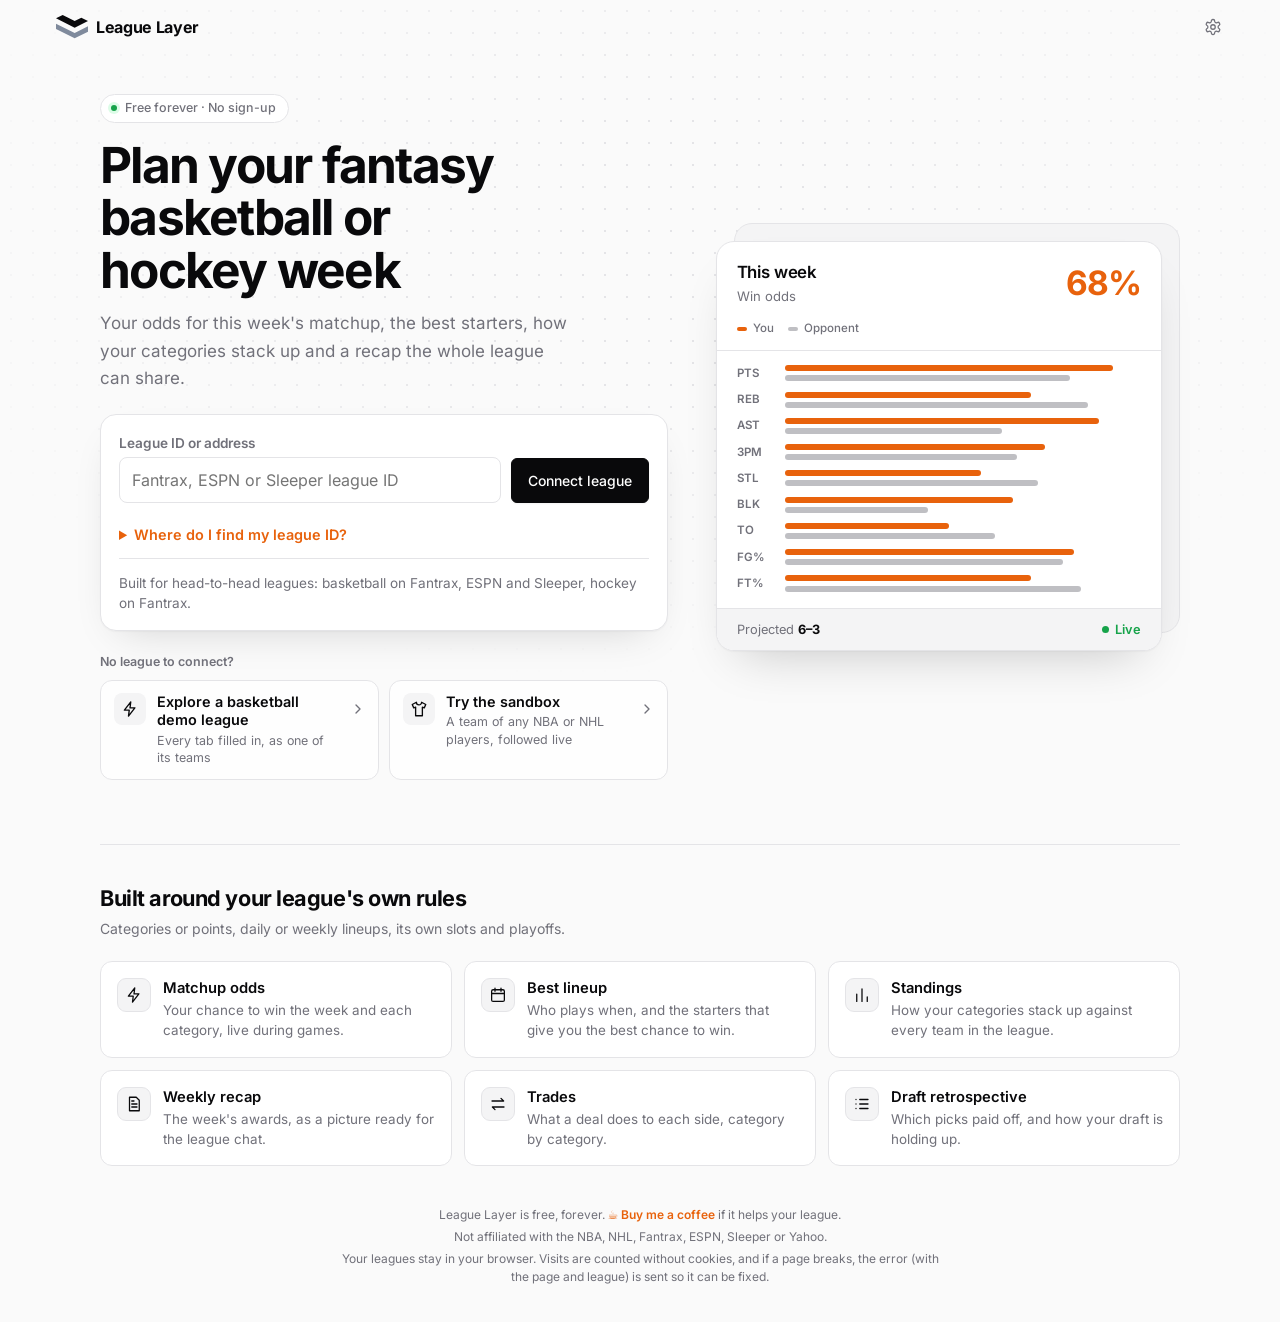
==== commit 04aa6312: "Landing page and footer say League Layer is free forever: the pill reads "Free forever · No sign-up"" ====
--- a/index.html
+++ b/index.html
@@ -48,7 +48,7 @@
   <main id="view" class="container" tabindex="-1"><div class="card"><div class="empty loading" role="status"><svg class="ll-loader" viewBox="4 14 56 40" aria-hidden="true"><polygon class="ll-edge" points="8,30 36,44 56,34 56,40 36,50 8,36"/><polygon class="ll-main" points="36,40 56,30 44,24 36,28 20,20 8,26"/></svg><strong>Loading…</strong></div></div></main>
 
   <footer class="site-foot">
-    <p><a href="https://ko-fi.com/leaguelayerdev" target="_blank" rel="noopener">☕ Buy me a coffee</a> if League Layer helps your league.</p>
+    <p>League Layer is free, forever. <a href="https://ko-fi.com/leaguelayerdev" target="_blank" rel="noopener">☕ Buy me a coffee</a> if it helps your league.</p>
     <p>Not affiliated with the NBA, NHL, Fantrax, ESPN, Sleeper or Yahoo.</p>
     <p>Your leagues stay in your browser. Visits are counted without cookies, and if a page breaks, the error (with the page and league) is sent so it can be fixed.</p>
   </footer>
@@ -103,6 +103,7 @@
 
   <!-- one script, split into files that share a scope: keep this order -->
   <script src="js/sports.js?v=__BUILD__"></script>
+  <script src="js/nicknames.js?v=__BUILD__"></script>
   <script src="js/core.js?v=__BUILD__"></script>
   <script src="js/nba.js?v=__BUILD__"></script>
   <script src="js/info.js?v=__BUILD__"></script>
@@ -117,6 +118,7 @@
   <script src="js/dashboard.js?v=__BUILD__"></script>
   <script src="js/players.js?v=__BUILD__"></script>
   <script src="js/matchups.js?v=__BUILD__"></script>
+  <script src="js/roto.js?v=__BUILD__"></script>
   <script src="js/recap.js?v=__BUILD__"></script>
   <script src="js/trends.js?v=__BUILD__"></script>
   <script src="js/share.js?v=__BUILD__"></script>
--- a/styles.css
+++ b/styles.css
@@ -2,7 +2,7 @@
   --bg: #fafafa;
   --surface: #ffffff;
   --surface-2: #f4f4f5;
-  --hs-wash: rgb(244 244 245 / .6); /* --surface-2, see-through: fades the logo behind a round photo */
+  --hs-wash: rgb(244 244 245 / .48); /* --surface-2, see-through: fades the logo behind a round photo */
   --border: #e4e4e7;
   --text: #09090b;
   --muted: #71717a;
@@ -30,7 +30,7 @@
     --bg: #09090b;
     --surface: #141416; /* a step off the page, as white is off light grey */
     --surface-2: #202024;
-    --hs-wash: rgb(32 32 36 / .6);
+    --hs-wash: rgb(32 32 36 / .48);
     --border: #2c2c31;
     --text: #fafafa;
     --muted: #a1a1aa;
@@ -59,7 +59,7 @@
   --bg: #09090b;
   --surface: #141416; /* a step off the page, as white is off light grey */
   --surface-2: #202024;
-  --hs-wash: rgb(32 32 36 / .6);
+  --hs-wash: rgb(32 32 36 / .48);
   --border: #2c2c31;
   --text: #fafafa;
   --muted: #a1a1aa;
@@ -89,14 +89,14 @@
 html { -webkit-text-size-adjust: 100%; -webkit-tap-highlight-color: transparent; }
 /* a section that opens on a tap: one chevron for all of them, pointing down and turning over when open */
 :root { --chev: url("data:image/svg+xml,%3Csvg xmlns='http://www.w3.org/2000/svg' viewBox='0 0 24 24' fill='none' stroke='%23000' stroke-width='2' stroke-linecap='round' stroke-linejoin='round'%3E%3Cpath d='m6 9 6 6 6-6'/%3E%3C/svg%3E"); }
-.gear-adv > summary::after, .dash-fold > summary::after, .card.rollable > .card-head > h2::after {
+.gear-adv > summary::after, .card.rollable > .card-head > h2::after {
   content: ''; flex: none; width: 18px; height: 18px; background: var(--muted);
   -webkit-mask: var(--chev) center / contain no-repeat; mask: var(--chev) center / contain no-repeat; transition: transform .2s ease;
 }
-.gear-adv[open] > summary::after, .dash-fold[open] > summary::after, .card.rollable:not(.rolled) > .card-head > h2::after { transform: rotate(180deg); }
+.gear-adv[open] > summary::after, .card.rollable:not(.rolled) > .card-head > h2::after { transform: rotate(180deg); }
 @keyframes fold-in { from { opacity: 0; transform: translateY(-4px); } }
 @media (prefers-reduced-motion: no-preference) {
-  .dash-fold[open] > :not(summary), .gear-adv[open] > :not(summary), .card.rollable:not(.rolled) > :not(.card-head) { animation: fold-in .18s ease; }
+  .gear-adv[open] > :not(summary), .card.rollable:not(.rolled) > :not(.card-head) { animation: fold-in .18s ease; }
 }
 body {
   margin: 0;
@@ -232,32 +232,16 @@
 
 .grid { display: grid; gap: 16px; }
 
-/* Dashboard: the matchup at full width, then things to act on (side by side when there's room) */
+/* Matchup tab: the matchup at full width */
 .dash-grid { display: grid; gap: 16px; grid-template-columns: minmax(0, 1fr); max-width: 920px; margin: 0 auto; } /* two lineups read best close together */
 .dash-grid > .card + .card { margin-top: 0; }
-/* under the matchup: the recap and the waiver wire, one line each until tapped */
-.dash-folds { display: grid; gap: 8px; }
-.dash-folds:empty { display: none; }
-.dash-folds > .card + .card { margin-top: 0; }
-.dash-folds > .dash-fold { padding: 0; }
-.dash-fold > summary { list-style: none; cursor: pointer; display: flex; align-items: center; gap: 8px; padding: 12px 16px; min-height: 48px; border-radius: var(--radius); }
-.dash-fold > summary::-webkit-details-marker { display: none; }
-.dash-fold > summary::after { margin-left: auto; }
-.dash-fold > summary:hover, .dash-fold > summary:active { background: var(--surface-2); }
-.dash-fold[open] > summary:hover { border-radius: var(--radius) var(--radius) 0 0; }
-.df-dot { width: 8px; height: 8px; border-radius: 50%; flex: none; }
-.df-dot.bad { background: var(--bad); } .df-dot.warn { background: var(--warn); } .df-dot.good { background: var(--good); }
-.df-title { font-weight: 700; white-space: nowrap; }
-.df-sub { color: var(--muted); font-size: .85rem; min-width: 0; overflow: hidden; text-overflow: ellipsis; white-space: nowrap; }
-.df-body { padding: 0 16px 16px; }
-.df-body > p:first-child { margin-top: 0; }
 .waiver-line { margin: 12px 0 0; }
 /* its full-screen button (top right, as tall as the toggle's line), and full screen: the card alone, the page's head, tabs,
-   notes, folds and footer hidden (dashFull) */
+   notes and footer hidden (dashFull) */
 .mu-full-btn { display: inline-grid; place-items: center; width: 30px; height: 30px; padding: 0; margin: -4px -6px -4px 6px; border: 0; border-radius: 6px; background: none; color: var(--muted); cursor: pointer; flex: none; }
 .mu-full-btn:hover { background: var(--surface-2); color: var(--text); }
 .mu-full-ico { width: 18px; height: 18px; fill: none; stroke: currentColor; stroke-width: 1.8; stroke-linecap: round; stroke-linejoin: round; }
-body:has(.mu-card.full) :is(.head, .topbar, #ctxBar, .site-foot, .dash-folds) { display: none; }
+body:has(.mu-card.full) :is(.head, .topbar, #ctxBar, .site-foot) { display: none; }
 body:has(.mu-card.full) { padding-bottom: env(safe-area-inset-bottom, 0px); } /* (phones: no tab bar to make room for) */
 body:has(.mu-card.full) .container { padding-top: max(12px, env(safe-area-inset-top, 0px)); }
 /* the Dashboard's matchup: a scoreboard, who leads each category, then both lineups slot by slot (you on the left) */
@@ -306,8 +290,8 @@
    faintly green or red for his team's win or loss */
 .game-pill { display: inline-block; max-width: 100%; padding: 1px 7px; border-radius: 6px; background: var(--surface-2); color: var(--text);
   font-variant-numeric: tabular-nums; }
-.game-pill.gp-w { background: var(--good-soft); }
-.game-pill.gp-l { background: var(--bad-soft); }
+.game-pill.gp-w { background: color-mix(in srgb, var(--good-soft) 50%, var(--surface-2)); }
+.game-pill.gp-l { background: color-mix(in srgb, var(--bad-soft) 50%, var(--surface-2)); }
 .game-pill .gp-part { white-space: nowrap; }
 .mu-chips { display: flex; flex-wrap: wrap; gap: 3px; }
 .mu-p.right .mu-chips { justify-content: flex-end; }
@@ -320,7 +304,7 @@
 @keyframes chip-good { 0%, 35% { background: var(--good-soft); border-color: var(--good); color: var(--good); } }
 @keyframes chip-bad { 0%, 35% { background: var(--bad-soft); border-color: var(--bad); color: var(--bad); } }
 .mu-bench-btn { margin-top: 10px; }
-/* this week's waiver moves, team by team */
+/* Standings' Moves this period, team by team */
 .mv-teams { display: grid; gap: 10px 16px; grid-template-columns: repeat(auto-fill, minmax(240px, 1fr)); }
 .mv-name { font-weight: 700; font-size: .9rem; margin-bottom: 4px; overflow: hidden; text-overflow: ellipsis; white-space: nowrap; }
 .mv-team.me .mv-name { color: var(--accent); }
@@ -391,6 +375,31 @@
   .mu-card.full .mu-p { column-gap: 8px; }
   .mu-card.full .mu-p > .mu-chips, .mu-card.full .mu-p.right > .mu-chips { grid-column: 1 / -1; }
 }
+/* roto (a league ranked over the season, no opponent: rotoStandingsCard, rotoBoard, rotoStandTable). After the full screen's
+   rules, which the one-column rows must win over */
+.mu-rows.solo .mu-row.day, .mu-card.full .mu-rows.solo .mu-row.day { grid-template-columns: minmax(0, 1fr); }
+.mu-rows.solo .mu-row, .mu-card.full .mu-rows.solo .mu-row { grid-template-columns: 40px minmax(0, 1fr); }
+.mu-rows.solo .mu-slot { order: -1; } /* (the lineup spot first, as a lineup reads) */
+.mu-rt-games { margin-top: 4px; font-variant-numeric: tabular-nums; }
+.mu-rt { margin-bottom: 12px; }
+.rt-table th, .rt-table td { padding: 7px 6px; font-variant-numeric: tabular-nums; }
+.rt-table thead th { font-size: .78rem; font-weight: 600; color: var(--muted); }
+.rt-table .rt-team { white-space: nowrap; }
+.rt-table .rt-team .team-link { max-width: 14rem; overflow: hidden; text-overflow: ellipsis; white-space: nowrap; vertical-align: bottom; }
+.rt-c b, .rt-near b { display: block; }
+.rt-tot { display: block; font-size: .72rem; color: var(--muted); }
+/* the team that close: its own ellipsis, as a cut can't go into a button (teamLink), with any "+2" beside it whole */
+.rt-who { display: flex; justify-content: flex-end; max-width: 9rem; margin-left: auto; font-size: .72rem; color: var(--muted); white-space: nowrap; }
+.rt-who .team-link { min-width: 0; overflow: hidden; text-overflow: ellipsis; }
+.rt-who > span { flex: none; margin-left: .3em; } /* (a space would be dropped at a flex item's start) */
+.stat-boards.solo { grid-template-columns: minmax(0, 1fr); min-width: max(460px, calc(var(--cols, 0) * 50px)); }
+.rt-finish { margin: 0 0 4px; }
+.rt-pace { margin: 0 0 12px; }
+@media (max-width: 640px) {
+  .mu-rows.solo .mu-row { grid-template-columns: 30px minmax(0, 1fr); }
+  .rt-who { max-width: 5.75rem; } /* (the five columns fit a 375 px phone) */
+  .rt-table .rt-team .team-link { max-width: 8.5rem; } /* (more categories in view before the table scrolls) */
+}
 /* top performances */
 /* Performances tables: 5 rows show, the rest scroll (fitPerfLists); the header, player and value columns stay put */
 .perf-when { margin: 0 0 0 auto; text-align: right; }
@@ -419,13 +428,14 @@
 .detail-title:has(> .dt-name) { display: flex; flex-wrap: wrap; align-items: baseline; column-gap: 10px; row-gap: 1px; white-space: normal; }
 .detail-title .dt-name { min-width: 0; max-width: 100%; overflow: hidden; text-overflow: ellipsis; white-space: nowrap; }
 .detail-title .dt-bio { font-size: .82rem; font-weight: 400; color: var(--muted); }
+.detail-title .dt-bit { white-space: nowrap; } /* (a player's: the line breaks between pieces, never inside one) */
 .detail-title .dt-name .tlogo { vertical-align: -4px; margin-right: 2px; }
 .detail-title .dt-rec { color: var(--text); font-weight: 600; } /* a team's record, after its code */
 /* a fantasy team's "This week vs …": one piece, onto the next line whole where the line is full (a long name ends in …) */
 .detail-title .dt-vs { display: inline-block; max-width: 100%; overflow: hidden; text-overflow: ellipsis; white-space: nowrap; vertical-align: bottom; }
 /* an NBA (NHL, NFL) team's card: its title on one row, a bigger logo, the name (giving way when long), a line, then its record a
    touch bigger; then its tiles and its players */
-.detail-title:has(> .dt-team) { flex-wrap: nowrap; align-items: center; column-gap: 0; }
+.detail-title:has(> .dt-team) { flex-wrap: nowrap; align-items: center; column-gap: 0; padding-block: 4px; margin-block: -4px; } /* (room for the logo's 4 px above and below the line: the title hides what's past it, and cut the top and bottom off a logo that fills its square, Atlanta's) */
 .detail-title .dt-name.dt-team { display: flex; align-items: center; white-space: normal; line-height: 1.2; overflow: visible; overflow-wrap: anywhere; } /* (visible: the logo's negative margins put it past the box, and hidden cut its top off) */ /* (a long name on two lines beside the logo, a phone's) */
 .detail-title .dt-team .tlogo { flex: none; margin: -4px 8px -4px 0; }
 .detail-title .dt-team-rec { flex: none; margin-left: 12px; padding-left: 12px; border-left: 1px solid var(--border); font-size: .95rem; line-height: 1.3; }
@@ -444,8 +454,33 @@
 .pc-top > .pc-photo, .pc-top > .hs { flex: none; }
 .pc-who { flex: 0 1 190px; min-width: 120px; }
 .pc-who .pc-owner:first-child { margin-top: 0; }
+/* who he is under the photo, as wide as it (cardBio); each category against an average rostered player under his team (catProfile) */
+.pc-side { flex: none; width: min-content; }
+.pc-bio { margin: 8px 0 0; font-size: .8rem; line-height: 1.4; color: var(--muted); }
+.pc-bio > span { display: block; }
+.pc-prof { margin-top: 10px; }
+.pc-who > .pc-prof:first-child { margin-top: 0; }
+.cp-row { display: grid; grid-template-columns: 3.3em minmax(0, 1fr); align-items: center; gap: 6px; height: 14px; font-size: .72rem; }
+.cp-k { color: var(--muted); font-weight: 600; }
+.cp-bar { position: relative; height: 8px; background: var(--surface-2); border-radius: 3px; }
+.cp-bar::after { content: ""; position: absolute; left: 50%; top: -2px; bottom: -2px; width: 1px; background: var(--muted); opacity: .5; }
+.cp-fill { position: absolute; top: 0; bottom: 0; }
+.cp-fill.up { left: 50%; background: var(--good); border-radius: 0 3px 3px 0; }
+.cp-fill.down { right: 50%; background: var(--bad); border-radius: 3px 0 0 3px; }
 .proj-grid.pc-tiles { flex: 1 1 300px; grid-template-columns: repeat(3, minmax(0, 1fr)); }
-@media (max-width: 640px) { .pc-who { flex: 1 1 0; } .proj-grid.pc-tiles { flex-basis: 100%; grid-template-columns: repeat(auto-fill, minmax(90px, 1fr)); } }
+.pc-tiles .v .small { white-space: nowrap; } /* ("in 14 G" whole) */
+/* phones: the game tiles three to a row (football's two), the value tiles two to the next, so no row has a hole; labels on
+   two lines so the numbers line up */
+@media (max-width: 640px) {
+  .pc-who { flex: 1 1 0; }
+  .proj-grid.pc-tiles { flex-basis: 100%; display: flex; flex-wrap: wrap; }
+  .pc-tiles > .proj { flex: 1 1 28%; min-width: 0; padding: 8px 9px; }
+  .pc-tiles > .proj:first-child { flex-basis: 34%; } /* (Next game: "Sat vs LAC" on one line) */
+  .pc-tiles > .proj.pc-val { flex-basis: 45%; }
+  .pc-tiles > .proj .k { font-size: .64rem; line-height: 1.25; } /* (> .proj: past .proj .k, further down) */
+  .pc-tiles > .proj:not(.pc-val) .k { min-height: 2.5em; }
+  .pc-tiles > .proj .v { font-size: .98rem; white-space: nowrap; }
+}
 .link-btn.pp-clear:hover, .link-btn.quiet:hover { color: var(--text); text-decoration: underline; }
 .seg button:disabled { opacity: .45; cursor: default; }
 @media (max-width: 640px) { .pp-row { gap: 6px; } .pp-label { width: 100%; } .pp-foot { flex: 1 0 100%; } } /* (phones: Done under the filters) */
@@ -506,32 +541,31 @@
 .rc-t:last-child .rc-badge { margin-left: 6px; }
 .rc-badge.rc-top { background: var(--good-soft); color: var(--good); }
 .rc-badge.rc-bottom { background: var(--bad-soft); color: var(--bad); }
-/* its standouts as cards, as the share picture draws them: a player beside his photo on his team's color, the rest with
-   the faces of the players they name */
+/* its standouts as cards (the Draft Retrospective's awards too), each with the small round faces of the players it names
+   on the right, a player's own card too */
 .rx-grid { display: grid; gap: 12px; grid-template-columns: repeat(auto-fill, minmax(min(100%, 430px), 1fr)); }
 .rx-card { display: flex; min-width: 0; border: 1px solid var(--border); border-radius: 12px; overflow: hidden; background: var(--surface); }
 .rx-body { flex: 1; min-width: 0; padding: 14px 16px; }
 .rx-label { font-size: .7rem; font-weight: 700; letter-spacing: .08em; text-transform: uppercase; color: var(--muted); }
-.rx-name { margin-top: 3px; font-size: 1.12rem; font-weight: 700; line-height: 1.25; letter-spacing: -.01em; }
+.rx-per { font-weight: 600; white-space: nowrap; }
+.rx-name { display: flex; flex-wrap: wrap; align-items: baseline; column-gap: 8px; margin-top: 3px; font-size: 1.12rem; font-weight: 700; line-height: 1.25; letter-spacing: -.01em; }
 .rx-name .pname { font-size: inherit; font-weight: inherit; }
-.rx-team { margin-top: 2px; font-size: .88rem; font-weight: 600; }
-.rx-meta { margin-top: 2px; font-size: .78rem; color: var(--muted); }
+.rx-team { min-width: 0; font-size: .88rem; font-weight: 600; letter-spacing: 0; }
 .rx-stats { display: flex; flex-wrap: wrap; gap: 2px 12px; margin-top: 8px; font-size: .82rem; color: var(--muted); font-variant-numeric: tabular-nums; }
 .rx-stats > span { white-space: nowrap; } /* "7 REB" stays together */
 .rx-stats > .rx-words { white-space: normal; }
 .rx-stats b { color: var(--text); font-weight: 700; }
 .rx-stats b.pos-bad { color: var(--bad); }
-.pc-photo.rx-ph { width: 168px; min-height: 172px; aspect-ratio: auto; border-radius: 0; box-shadow: none; align-self: stretch; cursor: pointer;
-  background: linear-gradient(160deg, color-mix(in srgb, var(--tint) 92%, #000), color-mix(in srgb, var(--tint) 40%, #000)); }
-.rx-ph .pc-logo { left: 50%; width: 112%; transform: translate(-50%, -50%); opacity: .2; }
-.rx-ph .pc-shot { inset: auto auto 0 50%; width: auto; height: 92%; max-width: none; transform: translateX(-50%); }
-.rx-note { align-items: center; }
+.rx-note, .rx-player { align-items: center; }
 .rx-text { margin-top: 3px; font-size: .92rem; line-height: 1.45; }
 .rx-text .pname { font-size: inherit; }
 .rx-faces { display: flex; flex: none; margin-right: 16px; }
 .rx-faces > .hs { outline: 3px solid var(--surface); }
 .rx-faces > .hs + .hs { margin-left: -10px; }
-@media (max-width: 640px) { .pc-photo.rx-ph { width: 112px; min-height: 150px; } .rx-body { padding: 12px 14px; } .rx-name { font-size: 1.04rem; } }
+.rx-flags { display: grid; gap: 6px; flex: none; max-width: 50%; margin-right: 16px; }
+.rx-flags > div { display: flex; flex-wrap: wrap; justify-content: flex-end; gap: 4px; }
+.rx-flags .flag { display: block; }
+@media (max-width: 640px) { .rx-body { padding: 12px 14px; } .rx-name { font-size: 1.04rem; } }
 .rc-items { list-style: none; margin: 0; padding: 0; display: grid; gap: 12px; }
 .rc-item { display: flex; gap: 12px; align-items: flex-start; font-size: .92rem; }
 .rc-e { font-size: 1.4rem; line-height: 1.2; width: 1.6rem; text-align: center; flex: none; }
@@ -626,6 +660,11 @@
 .btn.danger { color: var(--bad); }
 .btn.sm { padding: 4px 10px; font-size: .8rem; }
 .btn:disabled { opacity: .5; cursor: not-allowed; }
+/* a button at work (Share while its picture is drawn: shareBtn): a small ring turning before its words */
+.btn.busy { display: inline-flex; align-items: center; gap: 6px; }
+.btn.busy::before { content: ''; flex: none; width: .9em; height: .9em; border-radius: 50%; border: 2px solid currentColor; border-right-color: transparent; animation: btn-spin .7s linear infinite; }
+.btn.busy:disabled { opacity: .85; cursor: progress; }
+@keyframes btn-spin { to { transform: rotate(360deg); } }
 .icon-btn {
   font: inherit; background: transparent; border: 1px solid var(--border); color: var(--text);
   width: 34px; height: 34px; border-radius: 6px; cursor: pointer; flex: none; box-shadow: var(--shadow);
@@ -933,11 +972,12 @@
 .pc-games li { padding: 8px 10px; border-radius: 8px; background: var(--surface-2); }
 .pc-games li span { white-space: nowrap; }
 .pc-g-top { display: flex; align-items: center; gap: 6px; flex-wrap: wrap; margin-bottom: 2px; }
-.pc-g-min { margin-left: auto; font-weight: 700; }
+.pc-g-val { margin-left: auto; font-weight: 700; white-space: nowrap; }
 @media (max-width: 640px) {
   .show-sm { display: block; }
   table.show-sm { display: table; }
   ul.pc-games { display: grid; }
+  ul.pc-games.pc-games-wrap { max-height: none; overflow: visible; } /* (the card scrolls them: no box scrolling inside it) */
   .modal-lg { width: calc(100vw - 16px); max-height: calc(100dvh - 16px); }
   .modal-lg .modal-body { padding: 14px; }
   .detail-id h2 { font-size: 1.15rem; }
@@ -1133,7 +1173,7 @@
 .seg-sm button.on { background: var(--surface); color: var(--text); box-shadow: 0 1px 2px rgb(0 0 0 / .08), 0 0 0 1px var(--border); }
 .board-legend { margin: -4px 0 10px; }
 .sw { display: inline-block; width: 10px; height: 10px; border-radius: 2px; vertical-align: -1px; }
-.stat-boards { display: grid; grid-template-columns: repeat(2, minmax(0, 1fr)); gap: 18px; min-width: 920px; }
+.stat-boards { display: grid; grid-template-columns: repeat(2, minmax(0, 1fr)); gap: 18px; min-width: max(920px, calc(var(--cols, 0) * 100px + 18px)); }
 .stab { table-layout: fixed; width: 100%; }
 .bench-boards { margin-top: 20px; }
 .stab th, .stab td { padding: 6px 3px; }
@@ -1255,8 +1295,16 @@
 
 /* ---------- Landing ---------- */
 body.landing .topbar { display: none; } /* no sections before a league */
+/* the page behind it: a faint dot grid, fading out toward the edges (fixed: it never widens the page) */
+body.landing .head { background: transparent; }
+body.landing::before {
+  content: ''; position: fixed; inset: 0; z-index: -1; pointer-events: none;
+  background-image: radial-gradient(var(--border) 1px, transparent 1.4px); background-size: 22px 22px;
+  -webkit-mask-image: radial-gradient(ellipse 75% 60% at 50% 28%, #000 25%, transparent 80%); mask-image: radial-gradient(ellipse 75% 60% at 50% 28%, #000 25%, transparent 80%);
+}
+.lm-brand { display: flex; align-items: center; gap: 8px; padding: 5px 8px; font-size: 1rem; font-weight: 700; letter-spacing: -.02em; color: var(--text); white-space: nowrap; }
 .landing-wrap { min-height: calc(100vh - 140px); display: grid; place-items: center; padding-block: 24px; }
-.landing-card { width: min(560px, 100%); background: var(--surface); border: 1px solid var(--border); border-radius: 16px; box-shadow: var(--shadow); padding: 28px; }
+.landing-card { width: min(560px, 100%); background: var(--surface); border: 1px solid var(--border); border-radius: 16px; box-shadow: 0 1px 2px rgb(0 0 0 / .04), 0 12px 32px -16px rgb(0 0 0 / .14); padding: 28px; }
 .landing-card h1 { font-size: 1.7rem; letter-spacing: -.02em; text-wrap: balance; margin-bottom: 8px; }
 .landing-card > p { margin: 0 0 16px; max-width: 60ch; }
 .land-step { font-size: .78rem; font-weight: 800; text-transform: uppercase; letter-spacing: .08em; color: var(--accent); margin: 0 0 8px !important; }
@@ -1271,15 +1319,101 @@
 .install-steps li { margin: 6px 0; }
 .land-url { display: inline-block; margin-top: 4px; font-family: ui-monospace, Consolas, monospace; font-size: .85rem; color: var(--text); background: var(--surface-2); padding: 3px 8px; border-radius: 6px; word-break: break-all; }
 .land-foot { margin: 0 !important; padding-top: 14px; border-top: 1px solid var(--border); }
-.land-browse { margin: 8px 0 0 !important; }
 .land-note { font-size: .88rem; background: var(--surface-2); border-radius: 8px; padding: 8px 12px; margin: 0 0 12px !important; }
+/* step 2: the league's teams, each with its initials */
 .land-teams { display: grid; grid-template-columns: repeat(2, minmax(0, 1fr)); gap: 8px; }
-.land-team { font: inherit; font-weight: 600; text-align: left; padding: 12px 14px; border-radius: 10px; border: 1px solid var(--border); background: var(--surface); color: var(--text); cursor: pointer; }
+.land-team { display: flex; align-items: center; gap: 10px; min-width: 0; font: inherit; font-weight: 600; text-align: left; padding: 10px 12px; border-radius: 10px; border: 1px solid var(--border); background: var(--surface); color: var(--text); cursor: pointer; transition: border-color .15s, background-color .15s; }
 .land-team:hover, .land-team:focus-visible { border-color: var(--accent); background: var(--accent-soft); }
+.lt-tag { flex: none; display: grid; place-items: center; width: 30px; height: 30px; border-radius: 50%; background: var(--surface-2); color: var(--muted); font-size: .72rem; font-weight: 700; letter-spacing: .02em; transition: background-color .15s, color .15s; }
+.land-team:hover .lt-tag, .land-team:focus-visible .lt-tag { background: var(--accent); color: var(--accent-text); }
+.lt-name { min-width: 0; overflow-wrap: anywhere; }
+
+/* a first visit: the form beside a picture of a matchup, the ways in without a league, then what the site does */
+.landing-wrap.land-home { display: block; place-items: normal; min-height: 0; max-width: 1080px; margin: 0 auto; padding-block: 28px 8px; }
+.land-hero { display: grid; grid-template-columns: minmax(0, 1.1fr) minmax(0, .9fr); gap: 48px; align-items: center; }
+.land-pill { display: inline-flex; align-items: center; gap: 8px; margin: 0 0 16px; padding: 4px 12px 4px 10px; border: 1px solid var(--border); border-radius: 999px; background: var(--surface); font-size: .78rem; font-weight: 500; color: var(--muted); }
+.land-pill::before { content: ''; width: 6px; height: 6px; border-radius: 50%; background: var(--good); box-shadow: 0 0 0 3px var(--good-soft); }
+.land-home h1 { font-size: clamp(2.1rem, 1.3rem + 2.4vw, 3.1rem); font-weight: 800; line-height: 1.06; letter-spacing: -.035em; text-wrap: balance; margin: 0 0 14px; }
+.land-lead { font-size: 1.06rem; line-height: 1.6; color: var(--muted); margin: 0 0 22px; max-width: 46ch; text-wrap: pretty; }
+.land-connect { background: var(--surface); border: 1px solid var(--border); border-radius: 16px; padding: 18px 18px 16px; box-shadow: 0 1px 2px rgb(0 0 0 / .04), 0 16px 40px -20px rgb(0 0 0 / .18); }
+.land-connect .land-form { margin-top: 0; }
+.land-connect .land-help { margin-bottom: 12px; }
+.land-alt { margin-top: 22px; }
+.land-alt-title { margin: 0 0 8px; font-size: .78rem; font-weight: 600; color: var(--muted); }
+.land-options { display: grid; grid-template-columns: repeat(auto-fit, minmax(220px, 1fr)); gap: 10px; }
+.land-option {
+  display: flex; align-items: flex-start; gap: 11px; min-width: 0; padding: 12px 12px 12px 13px; text-align: left; font: inherit; color: var(--text); cursor: pointer;
+  background: color-mix(in srgb, var(--surface) 80%, transparent); border: 1px solid var(--border); border-radius: 12px; transition: border-color .15s, background-color .15s, transform .15s;
+}
+.land-option:hover, .land-option:focus-visible { border-color: var(--ring); background: var(--surface); }
+.land-option:active { transform: translateY(1px); }
+.land-option > span { flex: 1; min-width: 0; display: grid; gap: 2px; }
+.land-option b { font-size: .9rem; font-weight: 600; line-height: 1.3; }
+.land-option small { font-size: .78rem; line-height: 1.4; color: var(--muted); }
+.lo-ico, .lo-go, .lf-ico { flex: none; fill: none; stroke: currentColor; stroke-linecap: round; stroke-linejoin: round; }
+.lo-ico { width: 32px; height: 32px; padding: 7px; border-radius: 8px; background: var(--surface-2); stroke-width: 1.8; }
+.lo-go { width: 16px; height: 16px; margin-top: 8px; stroke: var(--muted); stroke-width: 2; transition: transform .15s; }
+.land-option:hover .lo-go { transform: translateX(2px); stroke: var(--text); }
+
+/* the picture: a week's matchup as the shared link's picture draws it, a second sheet behind it (the layers of the logo) */
+.land-preview { position: relative; padding: 18px 18px 0 0; }
+.land-preview::before { content: ''; position: absolute; inset: 0 0 18px 18px; border: 1px solid var(--border); border-radius: 18px; background: var(--surface-2); }
+.lp-card { position: relative; background: var(--surface); border: 1px solid var(--border); border-radius: 18px; box-shadow: 0 1px 2px rgb(0 0 0 / .04), 0 24px 48px -24px rgb(0 0 0 / .22); overflow: hidden; }
+.lp-head { display: flex; justify-content: space-between; align-items: center; gap: 12px; padding: 18px 20px 14px; }
+.lp-head b { display: block; font-size: 1.05rem; font-weight: 600; letter-spacing: -.01em; }
+.lp-head span { font-size: .82rem; color: var(--muted); }
+.lp-head strong { font-size: 2.1rem; font-weight: 800; letter-spacing: -.03em; line-height: 1; color: var(--accent); font-variant-numeric: tabular-nums; }
+.lp-legend { display: flex; gap: 14px; padding: 0 20px 12px; border-bottom: 1px solid var(--border); font-size: .72rem; font-weight: 500; color: var(--muted); }
+.lp-legend span { display: inline-flex; align-items: center; gap: 6px; }
+.lp-legend span::before { content: ''; width: 10px; height: 4px; border-radius: 2px; background: color-mix(in srgb, var(--muted) 45%, transparent); }
+.lp-legend .you::before { background: var(--accent); }
+.lp-rows { display: grid; gap: 9px; padding: 14px 20px 16px; }
+.lp-row { display: grid; grid-template-columns: 38px minmax(0, 1fr); grid-template-rows: auto auto; column-gap: 10px; row-gap: 3px; align-items: center; }
+.lp-row span { grid-row: 1 / 3; font-size: .72rem; font-weight: 600; color: var(--muted); }
+.lp-row i { display: block; height: 6px; width: var(--w); border-radius: 3px; background: var(--accent); transform-origin: left; }
+.lp-row i.opp { background: color-mix(in srgb, var(--muted) 45%, transparent); }
+.lp-foot { display: flex; justify-content: space-between; align-items: center; padding: 11px 20px; border-top: 1px solid var(--border); background: var(--surface-2); font-size: .8rem; color: var(--muted); }
+.lp-foot b { color: var(--text); font-variant-numeric: tabular-nums; }
+.lp-live { display: inline-flex; align-items: center; gap: 6px; font-weight: 600; color: var(--good); }
+.lp-live::before { content: ''; width: 7px; height: 7px; border-radius: 50%; background: currentColor; }
+@media (prefers-reduced-motion: no-preference) {
+  .lp-row i { animation: lp-grow .9s cubic-bezier(.2, .7, .2, 1) both; animation-delay: calc(var(--i) * 45ms + 150ms); }
+  .lp-row i.opp { animation-delay: calc(var(--i) * 45ms + 230ms); }
+  .lp-live::before { animation: lp-pulse 2s ease-in-out infinite; }
+}
+@keyframes lp-grow { from { transform: scaleX(0); } }
+@keyframes lp-pulse { 50% { opacity: .35; } }
+
+/* what the site does: a tab's icon each */
+.land-features { margin-top: 64px; padding-top: 40px; border-top: 1px solid var(--border); }
+.land-features > h2 { font-size: 1.35rem; font-weight: 700; letter-spacing: -.02em; text-wrap: balance; }
+.land-features > p { margin: 6px 0 22px; }
+.lf-grid { display: grid; grid-template-columns: repeat(3, minmax(0, 1fr)); gap: 12px; }
+.lf { display: flex; gap: 12px; align-items: flex-start; padding: 16px; background: color-mix(in srgb, var(--surface) 85%, transparent); border: 1px solid var(--border); border-radius: 12px; }
+.lf-ico { width: 34px; height: 34px; padding: 7px; border-radius: 9px; background: var(--surface-2); border: 1px solid var(--border); stroke-width: 1.7; }
+.lf h3 { font-size: .92rem; font-weight: 600; margin: 1px 0 3px; }
+.lf p { margin: 0; font-size: .84rem; line-height: 1.5; color: var(--muted); }
+
+@media (max-width: 900px) {
+  .landing-wrap.land-home { max-width: 640px; } /* one column: the form, the picture, then what the site does */
+  .land-hero { grid-template-columns: minmax(0, 1fr); gap: 36px; }
+  .land-preview { width: min(440px, 100%); margin-inline: auto; }
+  .lf-grid { grid-template-columns: repeat(2, minmax(0, 1fr)); }
+}
 @media (max-width: 640px) {
   .landing-card { padding: 20px; }
   .land-form { grid-template-columns: minmax(0, 1fr); }
   .land-teams { grid-template-columns: minmax(0, 1fr); }
+  .landing-wrap.land-home { padding-top: 12px; }
+  .land-pill { font-size: .72rem; margin-bottom: 12px; }
+  .land-lead { font-size: 1rem; margin-bottom: 18px; }
+  .land-connect { padding: 14px; border-radius: 14px; }
+  .land-options { grid-template-columns: minmax(0, 1fr); }
+  .land-preview { padding: 12px 12px 0 0; }
+  .land-preview::before { inset: 0 0 12px 12px; }
+  .land-features { margin-top: 40px; padding-top: 28px; }
+  .lf-grid { grid-template-columns: minmax(0, 1fr); gap: 8px; }
+  .lf { padding: 12px 14px; }
 }
 
 tr.me-row td { background: var(--accent-soft); }
@@ -1379,11 +1513,9 @@
   #view > :first-child:not(.card):not(.dash-grid):not(.week-stack) { margin-top: 14px; }
   #view .card { margin-inline: -16px; border-radius: 0; border-width: 0 0 1px; box-shadow: none; padding: 14px 16px; }
   #view .card + .card { margin-top: 0; }
-  #view .dash-grid, #view .dash-folds, #view .week-stack, #view .week-grid,
+  #view .dash-grid, #view .week-stack, #view .week-grid,
   #view .trade-grid, #view .grid { gap: 0; }
   #view .card .card { margin-inline: 0; border-width: 1px; border-radius: var(--radius); }
-  #view .card.dash-fold { padding: 0; }
-  #view .dash-fold > summary { padding: 12px 16px; border-radius: 0; }
   #view .table-wrap { margin: 0 -16px; padding: 0 16px; }
   #view .awards > .card { margin-inline: -16px; }
   #view .dr-gap { margin-top: 0; }
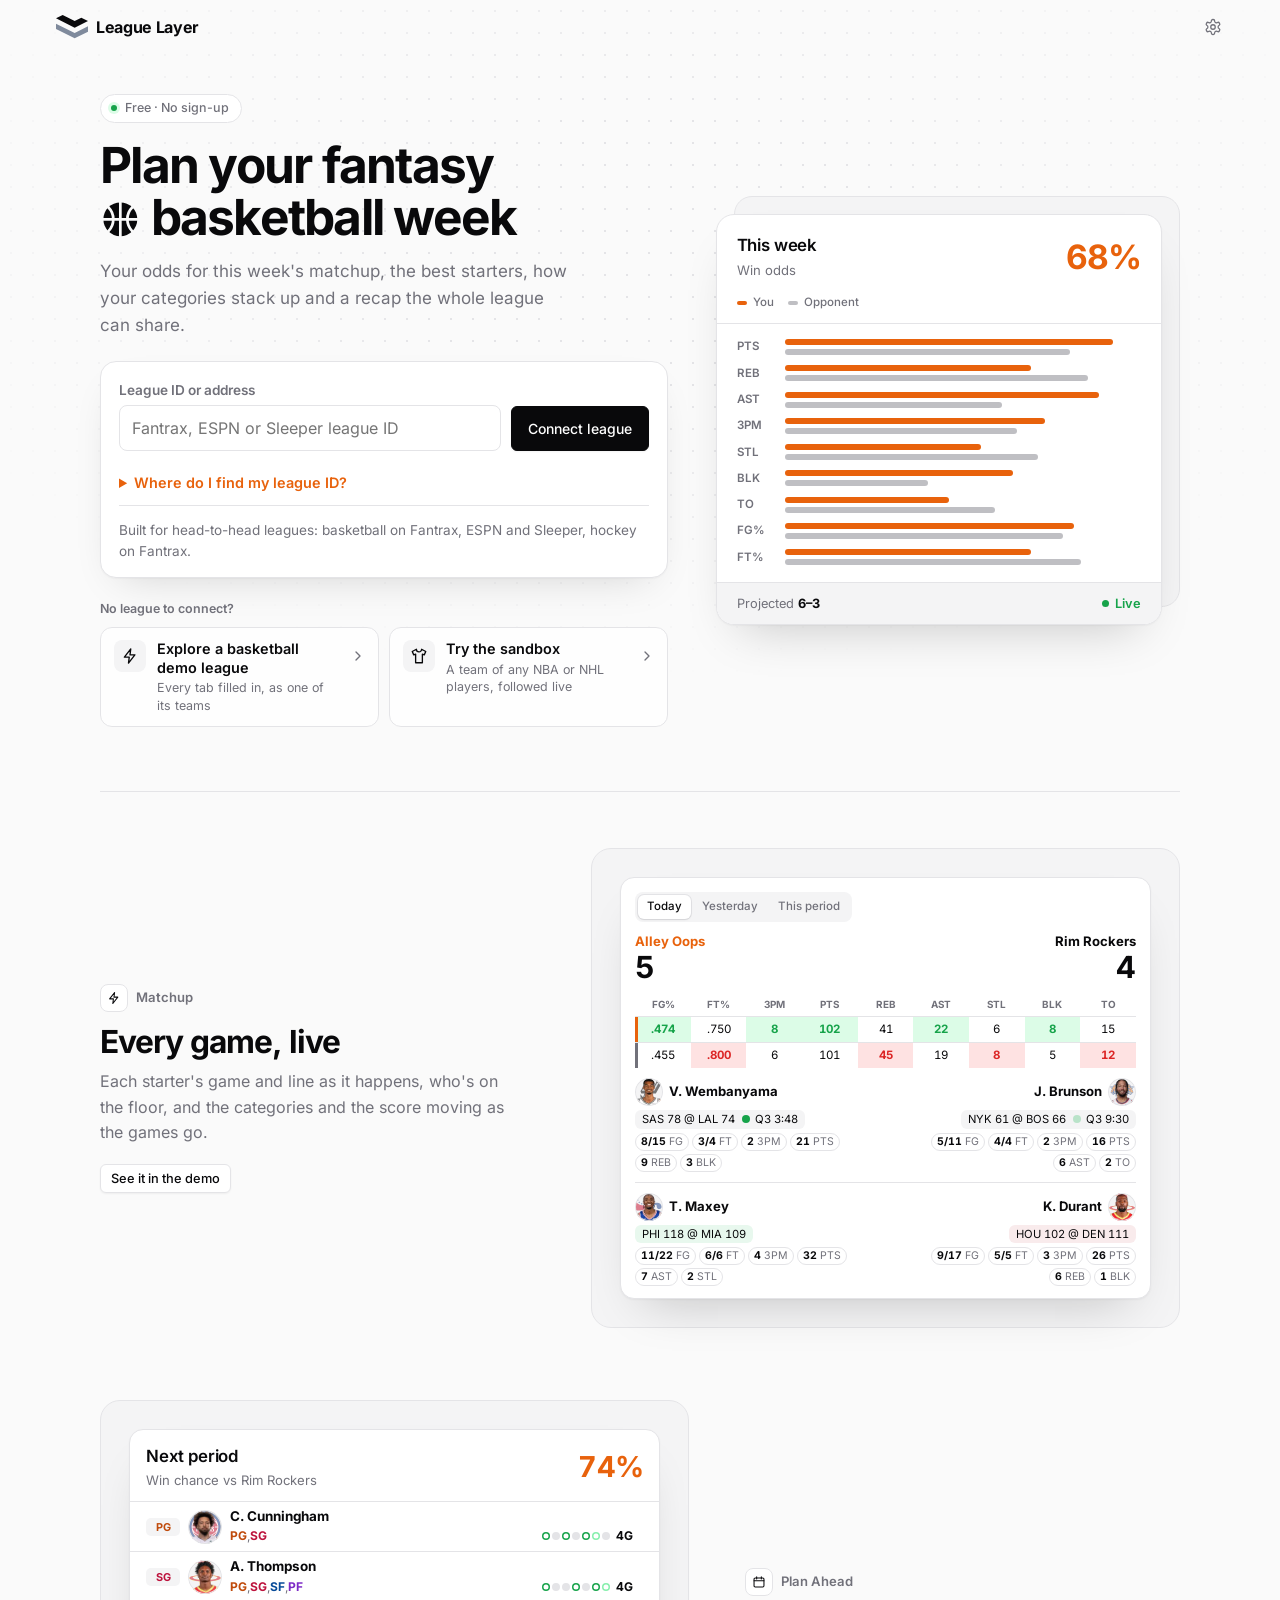
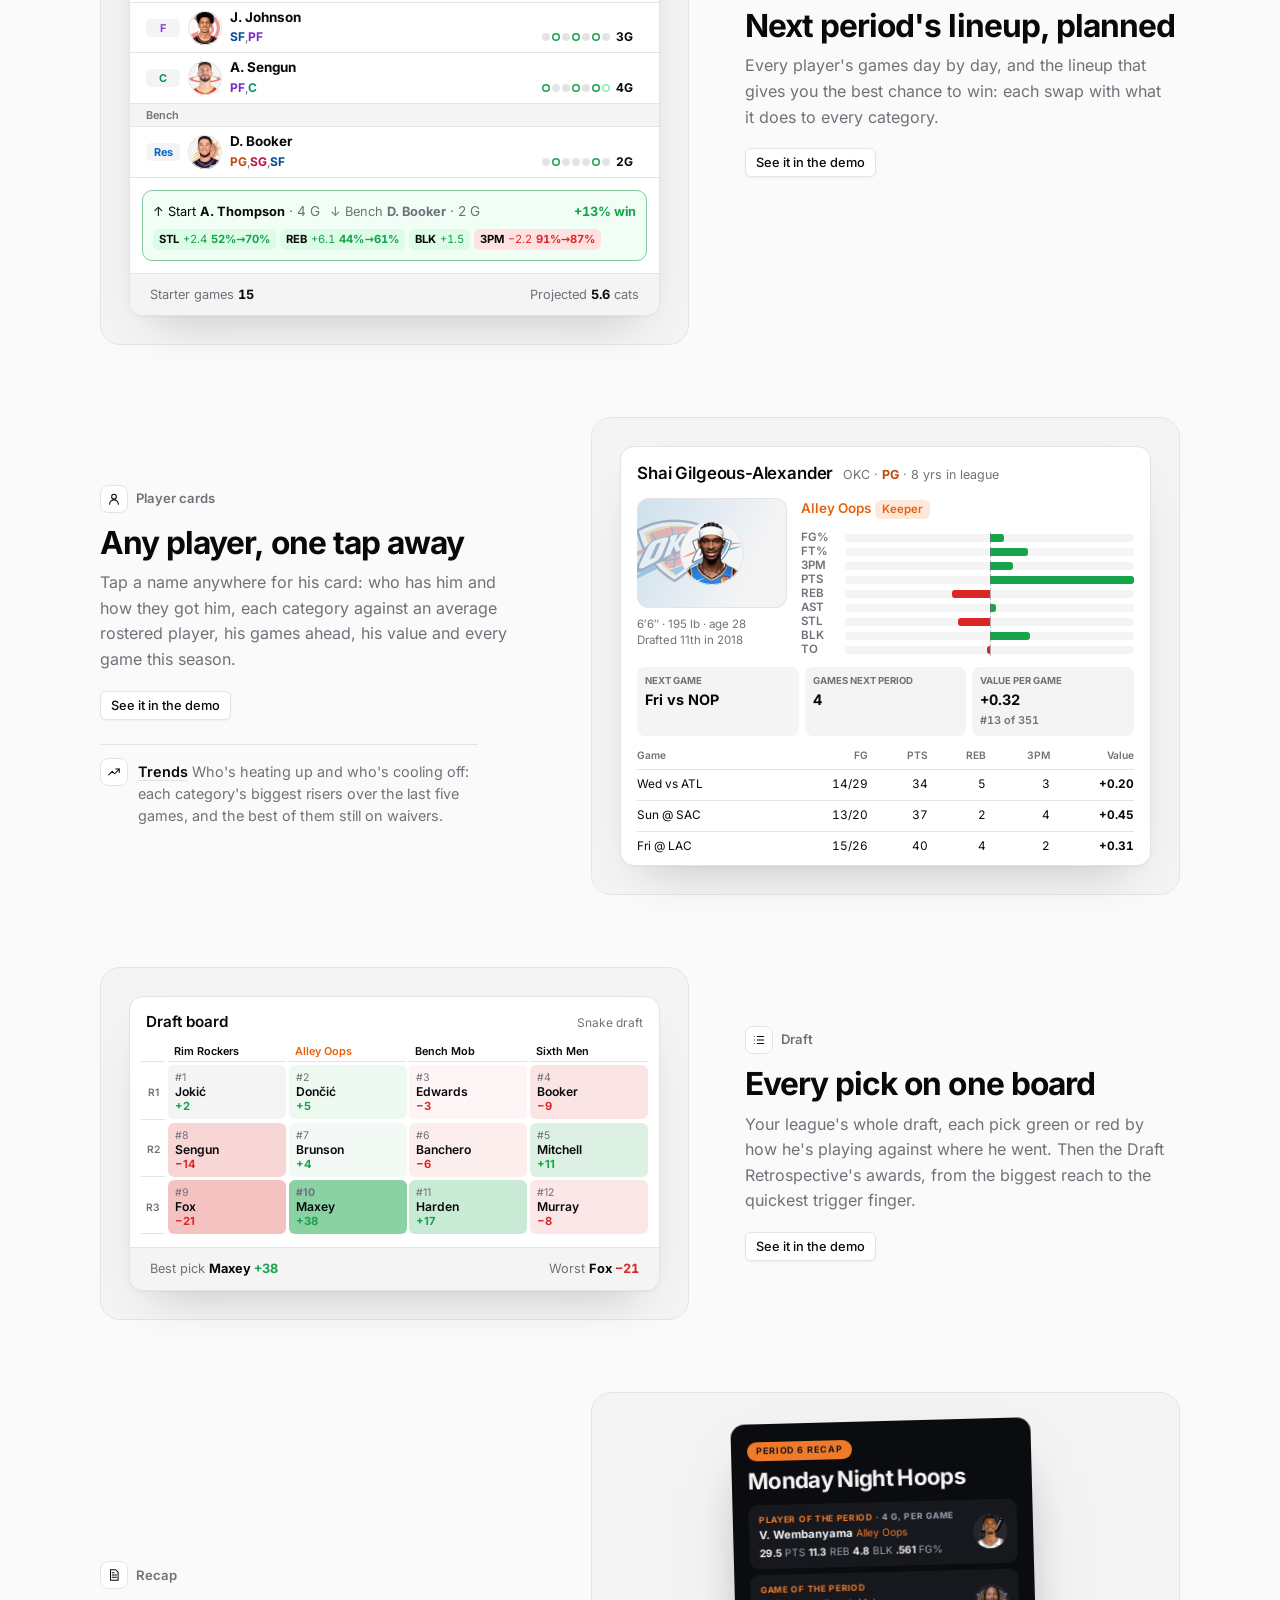
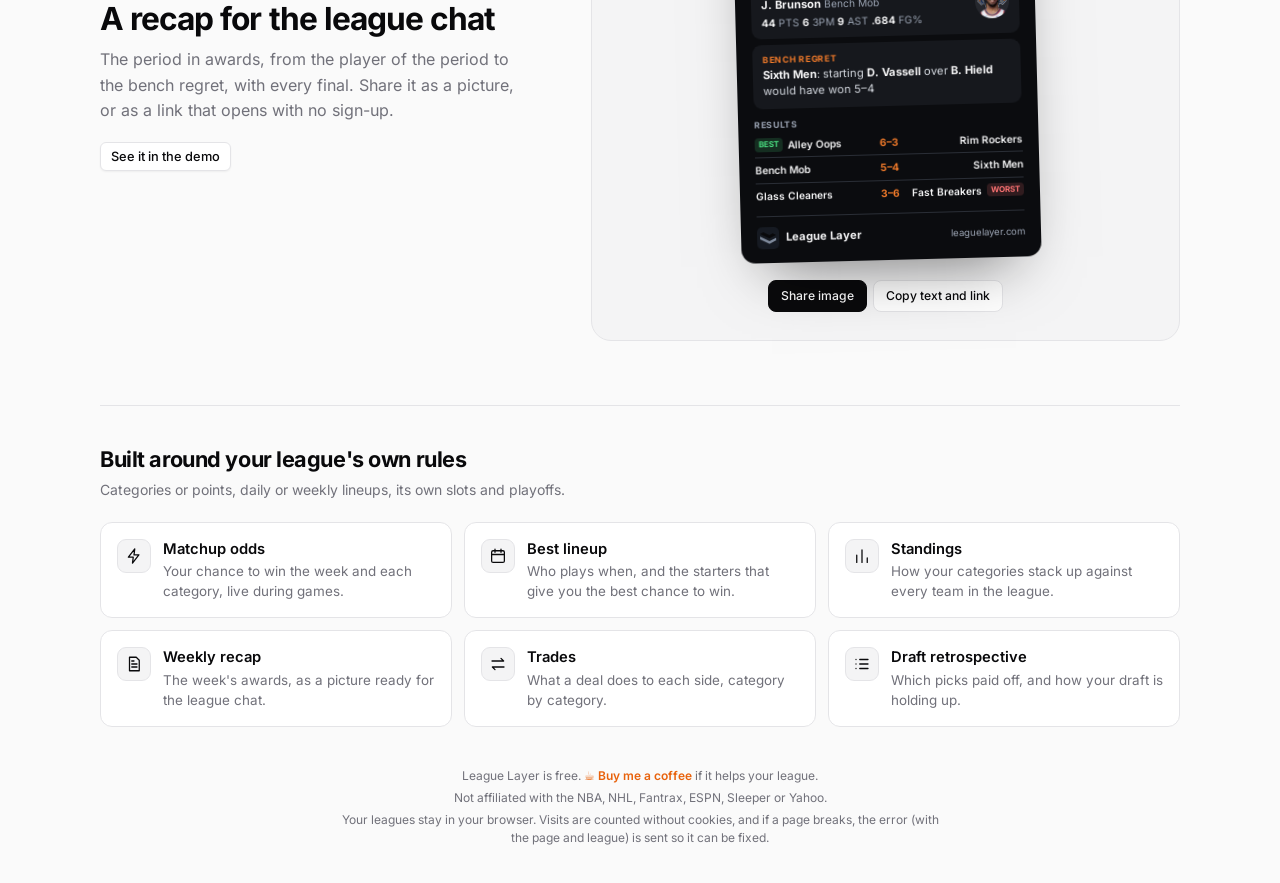
==== commit 80afa5fa: "Footer: "League Layer is free." (was "free, forever", the owner's ask, as the landing page's pill) C" ====
--- a/index.html
+++ b/index.html
@@ -48,7 +48,7 @@
   <main id="view" class="container" tabindex="-1"><div class="card"><div class="empty loading" role="status"><svg class="ll-loader" viewBox="4 14 56 40" aria-hidden="true"><polygon class="ll-edge" points="8,30 36,44 56,34 56,40 36,50 8,36"/><polygon class="ll-main" points="36,40 56,30 44,24 36,28 20,20 8,26"/></svg><strong>Loading…</strong></div></div></main>
 
   <footer class="site-foot">
-    <p>League Layer is free, forever. <a href="https://ko-fi.com/leaguelayerdev" target="_blank" rel="noopener">☕ Buy me a coffee</a> if it helps your league.</p>
+    <p>League Layer is free. <a href="https://ko-fi.com/leaguelayerdev" target="_blank" rel="noopener">☕ Buy me a coffee</a> if it helps your league.</p>
     <p>Not affiliated with the NBA, NHL, Fantrax, ESPN, Sleeper or Yahoo.</p>
     <p>Your leagues stay in your browser. Visits are counted without cookies, and if a page breaks, the error (with the page and league) is sent so it can be fixed.</p>
   </footer>
--- a/styles.css
+++ b/styles.css
@@ -249,6 +249,7 @@
 .mu-team { min-width: 0; }
 .mu-team.right { text-align: right; }
 .mu-name { font-weight: 700; overflow: hidden; text-overflow: ellipsis; white-space: nowrap; }
+.mu-name > .team-link { max-width: 100%; overflow: hidden; text-overflow: ellipsis; vertical-align: bottom; } /* (its own "…": a long name was cut mid-word at the screen's edge) */
 .mu-team:not(.right) .mu-name { color: var(--accent); }
 .mu-line { display: flex; align-items: center; gap: 8px; }
 .mu-team.right .mu-line { flex-direction: row-reverse; }
@@ -310,7 +311,7 @@
 .mv-team.me .mv-name { color: var(--accent); }
 .mv-list { list-style: none; margin: 0; padding: 0; display: grid; gap: 3px; font-size: .88rem; }
 .mv { display: flex; align-items: center; gap: 6px; min-width: 0; }
-.mv .inl-p { min-width: 0; overflow: hidden; text-overflow: ellipsis; white-space: nowrap; }
+.mv .inl-p, .mv-what { min-width: 0; overflow: hidden; text-overflow: ellipsis; white-space: nowrap; }
 .mv-k { width: 16px; flex: none; text-align: center; font-weight: 800; }
 .mv-add .mv-k { color: var(--good); }
 .mv-drop .mv-k { color: var(--bad); }
@@ -433,6 +434,11 @@
 .detail-title .dt-rec { color: var(--text); font-weight: 600; } /* a team's record, after its code */
 /* a fantasy team's "This week vs …": one piece, onto the next line whole where the line is full (a long name ends in …) */
 .detail-title .dt-vs { display: inline-block; max-width: 100%; overflow: hidden; text-overflow: ellipsis; white-space: nowrap; vertical-align: bottom; }
+/* (a team card's "This week vs" line no wider than the title, its opponent's name with its own "…": a long one ran under the close button, cut mid-word) */
+.detail-title .dt-bio:has(.dt-vs) { min-width: 0; max-width: 100%; }
+.detail-title .dt-vs:has(.team-link) { display: inline-flex; align-items: baseline; white-space: pre; }
+.detail-title .dt-vs > .dt-rec { min-width: 0; overflow: hidden; }
+.detail-title .dt-vs .team-link { max-width: 100%; overflow: hidden; text-overflow: ellipsis; vertical-align: bottom; }
 /* an NBA (NHL, NFL) team's card: its title on one row, a bigger logo, the name (giving way when long), a line, then its record a
    touch bigger; then its tiles and its players */
 .detail-title:has(> .dt-team) { flex-wrap: nowrap; align-items: center; column-gap: 0; padding-block: 4px; margin-block: -4px; } /* (room for the logo's 4 px above and below the line: the title hides what's past it, and cut the top and bottom off a logo that fills its square, Atlanta's) */
@@ -470,16 +476,23 @@
 .proj-grid.pc-tiles { flex: 1 1 300px; grid-template-columns: repeat(3, minmax(0, 1fr)); }
 .pc-tiles .v .small { white-space: nowrap; } /* ("in 14 G" whole) */
 /* phones: the game tiles three to a row (football's two), the value tiles two to the next, so no row has a hole; labels on
-   two lines so the numbers line up */
+   two lines so the numbers line up. A team's card (.tc-tiles) draws its three game tiles the same way */
 @media (max-width: 640px) {
   .pc-who { flex: 1 1 0; }
   .proj-grid.pc-tiles { flex-basis: 100%; display: flex; flex-wrap: wrap; }
-  .pc-tiles > .proj { flex: 1 1 28%; min-width: 0; padding: 8px 9px; }
-  .pc-tiles > .proj:first-child { flex-basis: 34%; } /* (Next game: "Sat vs LAC" on one line) */
+  .proj-grid.tc-tiles { display: flex; flex-wrap: wrap; }
+  :is(.pc-tiles, .tc-tiles) > .proj { flex: 1 1 22%; min-width: 0; padding: 8px 7px; }
+  /* (Next game: as wide as its game on one line, "Wed vs MEM" too, which spilled out of a third of a 360 px phone; the
+     other two take the rest, their labels still on two lines down to 360 px) */
+  :is(.pc-tiles, .tc-tiles) > .proj:first-child { flex: 0 1 34%; min-width: min-content; }
+  :is(.pc-tiles, .tc-tiles) > .proj:not(:first-child) { min-width: 5.1rem; } /* (a label's two words a line, "GAMES NEXT": narrower than 360 px, the third tile takes a row of its own instead) */
   .pc-tiles > .proj.pc-val { flex-basis: 45%; }
-  .pc-tiles > .proj .k { font-size: .64rem; line-height: 1.25; } /* (> .proj: past .proj .k, further down) */
-  .pc-tiles > .proj:not(.pc-val) .k { min-height: 2.5em; }
-  .pc-tiles > .proj .v { font-size: .98rem; white-space: nowrap; }
+  :is(.pc-tiles, .tc-tiles) > .proj .k { font-size: .64rem; line-height: 1.25; } /* (> .proj: past .proj .k, further down) */
+  :is(.pc-tiles, .tc-tiles) > .proj:not(.pc-val) .k { min-height: 2.5em; }
+  :is(.pc-tiles, .tc-tiles) > .proj .v { font-size: .98rem; white-space: nowrap; }
+  /* (Playoff games: a row of its own between them, its label and numbers on one line) */
+  .pc-tiles > .proj.pc-po { flex-basis: 100%; display: flex; align-items: baseline; gap: 8px; }
+  .pc-tiles > .proj.pc-po .k { min-height: 0; }
 }
 .link-btn.pp-clear:hover, .link-btn.quiet:hover { color: var(--text); text-decoration: underline; }
 .seg button:disabled { opacity: .45; cursor: default; }
@@ -547,7 +560,8 @@
 .rx-card { display: flex; min-width: 0; border: 1px solid var(--border); border-radius: 12px; overflow: hidden; background: var(--surface); }
 .rx-body { flex: 1; min-width: 0; padding: 14px 16px; }
 .rx-label { font-size: .7rem; font-weight: 700; letter-spacing: .08em; text-transform: uppercase; color: var(--muted); }
-.rx-per { font-weight: 600; white-space: nowrap; }
+.rx-award, .rx-per { white-space: nowrap; } /* (on a phone the games go under the award, never "Player of the / period") */
+.rx-per { font-weight: 600; }
 .rx-name { display: flex; flex-wrap: wrap; align-items: baseline; column-gap: 8px; margin-top: 3px; font-size: 1.12rem; font-weight: 700; line-height: 1.25; letter-spacing: -.01em; }
 .rx-name .pname { font-size: inherit; font-weight: inherit; }
 .rx-team { min-width: 0; font-size: .88rem; font-weight: 600; letter-spacing: 0; }
@@ -559,12 +573,16 @@
 .rx-note, .rx-player { align-items: center; }
 .rx-text { margin-top: 3px; font-size: .92rem; line-height: 1.45; }
 .rx-text .pname { font-size: inherit; }
+.rx-aside { margin-top: 4px; font-size: .82rem; color: var(--muted); } /* as a player award's numbers (.rx-stats) */
+.rx-aside button.link-btn.pname:not(:hover) { color: inherit; } /* (gray too, orange on hover as every name) */
 .rx-faces { display: flex; flex: none; margin-right: 16px; }
 .rx-faces > .hs { outline: 3px solid var(--surface); }
 .rx-faces > .hs + .hs { margin-left: -10px; }
 .rx-flags { display: grid; gap: 6px; flex: none; max-width: 50%; margin-right: 16px; }
 .rx-flags > div { display: flex; flex-wrap: wrap; justify-content: flex-end; gap: 4px; }
 .rx-flags .flag { display: block; }
+.rx-logos { display: flex; gap: 8px; flex: none; margin-right: 16px; }
+.rx-logos .tlogo { display: block; }
 @media (max-width: 640px) { .rx-body { padding: 12px 14px; } .rx-name { font-size: 1.04rem; } }
 .rc-items { list-style: none; margin: 0; padding: 0; display: grid; gap: 12px; }
 .rc-item { display: flex; gap: 12px; align-items: flex-start; font-size: .92rem; }
@@ -645,6 +663,15 @@
 .pf-more { position: sticky; left: 0; display: inline-block; padding: 10px 8px; }
 .perf-owner.mine { color: var(--accent); font-weight: 600; } /* your team's name: orange */
 .perf-owner.opp { color: var(--text); font-weight: 700; } /* this matchup's opponent: bold */
+/* phones: the lineup dot drawn at the end of the team's name, glued to its last word by no-break spaces (after the name, a
+   name that filled its line, "Tatum Tots" or a long one that wraps, took the dot to a line of its own); the real one kept,
+   out of sight, for screen readers */
+@media (max-width: 640px) {
+  .perf-table .pmeta > .perf-owner + .lu-ico { position: absolute; width: 1px; height: 1px; overflow: hidden; clip-path: inset(50%); }
+  .perf-table .pmeta > .perf-owner:has(+ .lu-ico) > .team-link::after { content: "\00a0\00a0\00a0\00a0"; background: no-repeat right center / 8px 8px; }
+  .perf-table .pmeta > .perf-owner:has(+ .lu-ico.active) > .team-link::after { background-image: radial-gradient(circle closest-side, var(--text) 92%, transparent); }
+  .perf-table .pmeta > .perf-owner:has(+ .lu-ico.bench) > .team-link::after { background-image: radial-gradient(circle closest-side, transparent 58%, var(--muted) 64%, var(--muted) 92%, transparent); }
+}
 @media (max-width: 640px) { .perf-table .pf-name { min-width: 150px; max-width: 156px; } .perf-table .pf-name .pmeta, .perf-table .pf-name .pmeta:has(> .perf-owner) { display: block; white-space: normal; } .pmeta:has(> .perf-owner) > .perf-owner, .pmeta:has(> .perf-owner) > .perf-owner > .team-link { margin-right: 0; white-space: normal; overflow: visible; vertical-align: baseline; } .pmeta:has(> .perf-owner) > .lv-dot { bottom: 0; } .perf-table .pf-name .hs { display: none; } } /* phones: no photo, so the stats get the room; badges wrap instead of hiding */
 
 .btn {
@@ -1109,7 +1136,16 @@
   .board:not(.stats) .bmeta { grid-template-columns: auto 2.2em; justify-content: start; }
   .board:not(.stats) .bmeta.fb { grid-template-columns: minmax(0, 1fr) auto; }
   .fb-day { display: none; } /* a phone's column only fits the opponent */
-  .cat-table .pbar-cell { min-width: 190px; }
+  .cat-table .pbar-cell { min-width: 170px; }
+  /* (the suggested lineup's: tight columns, and each category's word under its bars, so Win chance fits a 375 px phone
+     without sliding sideways; its header just "Win chance", the bars' Now / New say the rest) */
+  .cat-table th, .cat-table td { padding-inline: 5px; }
+  .cat-table :is(th, td):first-child { padding-left: 0; }
+  .cat-table :is(th, td):last-child { padding-right: 0; }
+  .cat-table :is(th, td):not(:last-child) { width: 1px; white-space: nowrap; } /* (as narrow as their numbers, 3PM with its lock: the bars take what's left) */
+  .cat-table .pbar-cell:has(.pbars) { min-width: 0; flex-direction: column; align-items: stretch; gap: 4px; }
+  .cat-table .pbar-cell:has(.pbars) > .badge { align-self: flex-start; }
+  .cat-table .pbar-row { grid-template-columns: 28px 1fr 41px; gap: 5px; } /* ("100%" in bold) */
   .swap-net { margin-left: 0; }
 }
 
@@ -1334,6 +1370,47 @@
 .land-pill { display: inline-flex; align-items: center; gap: 8px; margin: 0 0 16px; padding: 4px 12px 4px 10px; border: 1px solid var(--border); border-radius: 999px; background: var(--surface); font-size: .78rem; font-weight: 500; color: var(--muted); }
 .land-pill::before { content: ''; width: 6px; height: 6px; border-radius: 50%; background: var(--good); box-shadow: 0 0 0 3px var(--good-soft); }
 .land-home h1 { font-size: clamp(2.1rem, 1.3rem + 2.4vw, 3.1rem); font-weight: 800; line-height: 1.06; letter-spacing: -.035em; text-wrap: balance; margin: 0 0 14px; }
+/* the headline's sport, one at a time on its own line (so the lines never re-wrap), its icon before it: the old one rolls up
+   and away, the box eases to the new one's width (leagues.js, on each loop of land-tick), and the new one comes in its own way:
+   the ball drops in and dribbles to a stop, the puck slides in on the ice with the word gliding behind it */
+.land-sport { display: inline-grid; perspective: 8em; animation: land-tick 3s linear infinite; transition: width .45s cubic-bezier(.3, 0, .2, 1); }
+.land-sport > span { grid-area: 1 / 1; justify-self: start; white-space: nowrap; backface-visibility: hidden; transition: transform .5s cubic-bezier(.2, .8, .2, 1), opacity .3s ease, filter .3s ease; }
+.land-sport > span.on { transition: opacity .2s ease .08s; }
+.land-sport > span:not(.on) { opacity: 0; }
+.land-sport > span.out { transform: translateY(-.5em) rotateX(80deg); filter: blur(4px); }
+.ls-ico { display: inline-block; width: .82em; height: .82em; margin-right: .2em; vertical-align: -.08em; overflow: visible; fill: currentColor; }
+.ls-seam { fill: none; stroke: var(--bg); stroke-width: 1.6; stroke-linecap: round; }
+.ls-fx { opacity: 0; fill: none; stroke: currentColor; stroke-width: 2; stroke-linecap: round; } /* (the puck's speed lines, seen only as it slides) */
+.ls-w { display: inline-block; }
+@keyframes land-tick { to { opacity: 1; } }
+@media (prefers-reduced-motion: no-preference) {
+  [data-sport="basketball"].on .ls-ico { animation: ls-dribble-x .95s .05s cubic-bezier(.2, .6, .35, 1) both, ls-dribble .95s .05s both; }
+  [data-sport="basketball"].on .ls-w { animation: ls-rise .5s .3s cubic-bezier(.3, 1.5, .5, 1) both; }
+  [data-sport="hockey"].on .ls-ico { animation: ls-slide .65s .05s cubic-bezier(.15, .85, .25, 1) both; }
+  [data-sport="hockey"].on .ls-fx { animation: ls-fx .65s .05s ease-in both; }
+  [data-sport="hockey"].on .ls-w { animation: ls-glide .55s .12s cubic-bezier(.2, .8, .3, 1) both; }
+}
+/* the ball dribbles in from the left, each bounce lower: falling eases in, rising eases out, a squash at each bounce, a spin that runs down
+   (kept under the line above: its highest bounce stays below "Plan") */
+@keyframes ls-dribble-x { from { translate: -1.8em 0; } to { translate: 0 0; } }
+@keyframes ls-dribble {
+  0% { transform: translateY(-.45em) scale(1, 1) rotate(-300deg); animation-timing-function: cubic-bezier(.55, 0, 1, .45); }
+  30% { transform: translateY(.04em) scale(1.15, .84) rotate(-120deg); animation-timing-function: cubic-bezier(0, .55, .45, 1); }
+  52% { transform: translateY(-.28em) scale(.97, 1.03) rotate(-50deg); animation-timing-function: cubic-bezier(.55, 0, 1, .45); }
+  70% { transform: translateY(.03em) scale(1.08, .91) rotate(-15deg); animation-timing-function: cubic-bezier(0, .55, .45, 1); }
+  84% { transform: translateY(-.1em) scale(1, 1) rotate(-5deg); animation-timing-function: cubic-bezier(.55, 0, 1, .45); }
+  94% { transform: translateY(0) scale(1.03, .97) rotate(-1deg); animation-timing-function: ease-out; }
+  100% { transform: translateY(0) scale(1, 1) rotate(0deg); }
+}
+@keyframes ls-rise { from { opacity: 0; transform: translateY(.4em); } }
+@keyframes ls-slide { 0% { transform: translateX(-3em); } 75% { transform: translateX(.1em); } 100% { transform: translateX(0); } }
+@keyframes ls-fx { 0%, 45% { opacity: .55; } 100% { opacity: 0; } }
+@keyframes ls-glide { 0% { opacity: 0; transform: translateX(-.7em) skewX(-16deg); } 65% { opacity: 1; transform: translateX(.05em) skewX(4deg); } 100% { transform: translateX(0) skewX(0deg); } }
+@media (prefers-reduced-motion: reduce) { /* no roll: the width jumps, the old word goes at once and the new one fades in */
+  .land-sport { transition: none; }
+  .land-sport > span.on { transition: opacity .4s ease; }
+  .land-sport > span:not(.on), .land-sport > span.out { transform: none; filter: none; transition: none; }
+}
 .land-lead { font-size: 1.06rem; line-height: 1.6; color: var(--muted); margin: 0 0 22px; max-width: 46ch; text-wrap: pretty; }
 .land-connect { background: var(--surface); border: 1px solid var(--border); border-radius: 16px; padding: 18px 18px 16px; box-shadow: 0 1px 2px rgb(0 0 0 / .04), 0 16px 40px -20px rgb(0 0 0 / .18); }
 .land-connect .land-form { margin-top: 0; }
@@ -1361,7 +1438,7 @@
 .lp-card { position: relative; background: var(--surface); border: 1px solid var(--border); border-radius: 18px; box-shadow: 0 1px 2px rgb(0 0 0 / .04), 0 24px 48px -24px rgb(0 0 0 / .22); overflow: hidden; }
 .lp-head { display: flex; justify-content: space-between; align-items: center; gap: 12px; padding: 18px 20px 14px; }
 .lp-head b { display: block; font-size: 1.05rem; font-weight: 600; letter-spacing: -.01em; }
-.lp-head span { font-size: .82rem; color: var(--muted); }
+.lp-head > div > span { font-size: .82rem; color: var(--muted); }
 .lp-head strong { font-size: 2.1rem; font-weight: 800; letter-spacing: -.03em; line-height: 1; color: var(--accent); font-variant-numeric: tabular-nums; }
 .lp-legend { display: flex; gap: 14px; padding: 0 20px 12px; border-bottom: 1px solid var(--border); font-size: .72rem; font-weight: 500; color: var(--muted); }
 .lp-legend span { display: inline-flex; align-items: center; gap: 6px; }
@@ -1384,6 +1461,162 @@
 @keyframes lp-grow { from { transform: scaleX(0); } }
 @keyframes lp-pulse { 50% { opacity: .35; } }
 
+/* a look inside: the tabs as they look (leagues.js, landShow), the words beside each picture, every other row the other way
+   round; each picture's moment plays once its row is in view (.in, landReveal) */
+.land-shows { display: grid; gap: 72px; margin-top: 64px; padding-top: 56px; border-top: 1px solid var(--border); }
+.land-show { display: grid; grid-template-columns: minmax(0, .85fr) minmax(0, 1.15fr); gap: 56px; align-items: center; }
+.land-show.flip { grid-template-columns: minmax(0, 1.15fr) minmax(0, .85fr); }
+.land-show.flip .lsh-copy { order: 2; }
+.lsh-tab { display: inline-flex; align-items: center; gap: 8px; margin: 0 0 12px; font-size: .82rem; font-weight: 600; color: var(--muted); }
+.lsh-ico { width: 28px; height: 28px; padding: 6px; border-radius: 8px; background: var(--surface); border: 1px solid var(--border); color: var(--text); fill: none; stroke: currentColor; stroke-width: 1.8; stroke-linecap: round; stroke-linejoin: round; }
+.land-show h2 { margin: 0 0 10px; font-size: clamp(1.5rem, 1.1rem + 1.1vw, 2rem); font-weight: 800; line-height: 1.12; letter-spacing: -.03em; text-wrap: balance; }
+.lsh-line { margin: 0 0 18px; max-width: 42ch; font-size: 1rem; line-height: 1.6; color: var(--muted); text-wrap: pretty; }
+.lsh-more { display: flex; gap: 10px; align-items: flex-start; max-width: 42ch; margin: 24px 0 0; padding-top: 16px; border-top: 1px solid var(--border); font-size: .9rem; line-height: 1.55; color: var(--muted); text-wrap: pretty; }
+.lsh-more .lsh-ico { flex: none; margin-top: -3px; }
+.lsh-more b { color: var(--text); font-weight: 600; }
+.lsh-more .link-btn { font: inherit; color: var(--text); text-decoration: underline; text-decoration-color: var(--border); text-underline-offset: 3px; }
+.lsh-pic { padding: 28px; border: 1px solid var(--border); border-radius: 20px; background: var(--surface-2); }
+.pv-card { background: var(--surface); border: 1px solid var(--border); border-radius: 14px; box-shadow: 0 1px 2px rgb(0 0 0 / .04), 0 24px 48px -24px rgb(0 0 0 / .22); overflow: hidden; }
+/* the Matchup tab's Today: a three goes in, and its numbers, the category and the score turn over (.pv-sw: before, then after) */
+.pv-live { --pv-at: 1.3s; padding: 14px 14px 2px; }
+.pvl-seg { display: inline-flex; gap: 2px; margin-bottom: 10px; padding: 3px; border-radius: 8px; background: var(--surface-2); font-size: .72rem; font-weight: 500; color: var(--muted); }
+.pvl-seg span { padding: 3px 9px; border-radius: 6px; }
+.pvl-seg .on { background: var(--surface); color: var(--text); box-shadow: 0 1px 2px rgb(0 0 0 / .08), 0 0 0 1px var(--border); }
+.pvl-board { display: flex; justify-content: space-between; align-items: end; gap: 10px; margin-bottom: 8px; }
+.pvl-board > div { display: grid; }
+.pvl-board > .right { justify-items: end; }
+.pvl-board > div > span { font-size: .82rem; font-weight: 700; }
+.pvl-board > div:first-child > span { color: var(--accent); }
+.pv-live .mu-score { font-size: 1.9rem; }
+.pv-live .mu-cats { font-size: .72rem; }
+.pv-live .mu-cats thead th { font-size: .62rem; }
+.pvl-row { display: grid; grid-template-columns: minmax(0, 1fr) minmax(0, 1fr); gap: 10px; padding: 10px 0; }
+.pvl-row + .pvl-row { border-top: 1px solid var(--border); }
+.pvl-p { display: flex; flex-direction: column; align-items: flex-start; gap: 4px; min-width: 0; font-size: .82rem; }
+.pvl-p.right { align-items: flex-end; text-align: right; }
+.pvl-p.right .mu-chips { justify-content: flex-end; }
+.pvl-p .game-pill { font-size: .7rem; }
+.pvl-p .bplayer { gap: 6px; } /* (each one's photo by his name, as the tab has it: the other side's on the right) */
+.pvl-p.right .bplayer { flex-direction: row-reverse; }
+.pv-live .mu-chip { font-size: .66rem; padding: 0 5px; }
+.pv-sw { display: inline-grid; }
+.pv-sw > * { grid-area: 1 / 1; }
+.pv-sw > * + * { opacity: 0; }
+.land-show.in .pv-sw > :first-child { animation: pv-out .25s var(--pv-at) forwards; }
+.land-show.in .pv-sw > :last-child { animation: pv-in .4s var(--pv-at) forwards; }
+.land-show.in .pv-live .mu-chip.pv-flash { animation: chip-good 2.4s ease-out var(--pv-at); }
+.land-show.in .pv-live td.pv-gain { animation: pv-lead .4s var(--pv-at) forwards; }
+.land-show.in .pv-live td.pv-lose { animation: pv-unlead .4s var(--pv-at) forwards; }
+@keyframes pv-out { to { opacity: 0; } }
+@keyframes pv-in { to { opacity: 1; } }
+@keyframes pv-out-up { to { opacity: 0; transform: translateY(-.4em); } }
+@keyframes pv-in-up { from { transform: translateY(.4em); } to { opacity: 1; transform: none; } }
+@keyframes pv-lead { to { font-weight: 800; color: var(--good); background: var(--good-soft); } }
+@keyframes pv-unlead { to { font-weight: 400; color: var(--text); background: transparent; } }
+/* the Draft tab's board: four teams' first three rounds, the picks coming in one by one */
+.pvd-head { display: flex; justify-content: space-between; align-items: baseline; gap: 10px; padding: 14px 16px 6px; }
+.pvd-head b { font-size: .95rem; font-weight: 600; }
+.pvd-head span { font-size: .75rem; color: var(--muted); }
+.pv-board table { width: 100%; table-layout: fixed; border-collapse: separate; border-spacing: 3px; padding: 0 8px 10px; }
+.pv-board th { padding: 2px 6px 3px; font-size: .68rem; font-weight: 600; line-height: 1.2; text-align: left; vertical-align: bottom; color: var(--text); }
+.pv-board th.dr-mine-col { color: var(--accent); }
+.pv-board thead th:first-child, .pv-board th[scope="row"] { width: 24px; padding: 0; text-align: center; vertical-align: middle; font-size: .64rem; color: var(--muted); }
+.pv-board .dr-cell { border: 0; padding: 6px 7px; background-color: var(--surface-2); }
+.pv-board .dr-cell b { display: block; overflow: hidden; text-overflow: ellipsis; white-space: nowrap; font-size: .76rem; font-weight: 600; }
+/* the Recap's picture, in its own colors (RC_IMG, share.js), tipped a little, its buttons under it */
+.pv-pic { width: min(300px, 100%); margin: 0 auto; padding: 18px 16px 14px; border-radius: 14px; background: var(--r-bg); color: var(--r-soft); font-size: .7rem; line-height: 1.4; rotate: -1.5deg; box-shadow: 0 30px 60px -28px rgb(0 0 0 / .55); }
+.pvr-kicker { display: inline-block; padding: 3px 9px; border-radius: 999px; background: var(--r-accent); color: #16181d; font-size: .56rem; font-weight: 700; letter-spacing: .1em; text-transform: uppercase; }
+.pvr-title { display: block; margin: 8px 0 12px; font-size: 1.4rem; font-weight: 700; line-height: 1.1; letter-spacing: -.03em; color: var(--r-text); }
+.pvr-card { display: flex; justify-content: space-between; align-items: center; gap: 10px; margin-bottom: 6px; padding: 9px 10px; border-radius: 9px; background: var(--r-card); }
+.pvr-card > div { min-width: 0; }
+.pvr-card small, .pvr-sec { display: block; font-size: .54rem; font-weight: 700; letter-spacing: .08em; text-transform: uppercase; color: var(--r-accent); }
+.pvr-card small i { font-style: normal; color: var(--r-muted); }
+.pvr-card p { margin: 2px 0 0; }
+.pvr-card p b { color: var(--r-text); }
+.pvr-card p > span { font-size: .64rem; color: var(--r-muted); }
+.pvr-card p > .pvr-me { color: var(--r-accent); }
+.pvr-line { font-size: .64rem; color: var(--r-muted); }
+.pvr-card > .hs { --hs-wash: rgb(32 32 36 / .48); background-color: var(--r-line); color: var(--r-text); box-shadow: none; }
+.pvr-sec { margin: 10px 0 2px; color: var(--r-muted); }
+.pvr-final { display: grid; grid-template-columns: minmax(0, 1fr) auto minmax(0, 1fr); align-items: center; gap: 8px; padding: 5px 0; font-size: .64rem; }
+.pvr-final + .pvr-final { border-top: 1px solid var(--r-line); }
+.pvr-final > span { display: flex; align-items: center; gap: 5px; min-width: 0; }
+.pvr-final > span:last-child { justify-content: flex-end; }
+.pvr-final b { overflow: hidden; text-overflow: ellipsis; white-space: nowrap; font-weight: 600; color: var(--r-text); }
+.pvr-final > strong { font-weight: 700; color: var(--r-accent); font-variant-numeric: tabular-nums; }
+.pvr-final i { flex: none; padding: 1px 4px; border-radius: 4px; font-size: .5rem; font-style: normal; font-weight: 700; text-transform: uppercase; }
+.pvr-final i.good { color: var(--r-good); background: color-mix(in srgb, var(--r-good) 16%, transparent); }
+.pvr-final i.bad { color: var(--r-bad); background: color-mix(in srgb, var(--r-bad) 16%, transparent); }
+.pvr-foot { display: flex; align-items: center; gap: 7px; margin-top: 8px; padding-top: 10px; border-top: 1px solid var(--r-line); }
+.pvr-foot .lm-mark { width: 22px; height: 22px; padding: 4px 3px; border-radius: 5px; background: #161a22; }
+.pvr-foot .m-a { fill: #fff; }
+.pvr-foot .m-b { fill: #7f8a9c; }
+.pvr-foot b { font-size: .7rem; color: var(--r-text); }
+.pvr-foot span { margin-left: auto; font-size: .6rem; color: var(--r-muted); }
+.pvr-share { display: flex; justify-content: center; flex-wrap: wrap; gap: 6px; margin-top: 20px; }
+.pvr-share span { padding: 6px 12px; border: 1px solid var(--border); border-radius: 8px; background: var(--surface); font-size: .76rem; font-weight: 500; }
+.pvr-share .on { background: var(--text); border-color: var(--text); color: var(--surface); }
+@media (prefers-reduced-motion: no-preference) {
+  .land-show.in .pv-sw > :first-child { animation-name: pv-out-up; }
+  .land-show.in .pv-sw > :last-child { animation-name: pv-in-up; animation-timing-function: cubic-bezier(.2, .8, .2, 1); }
+  .land-show:not(.in) .pv-board .dr-cell, .land-show:not(.in) .pv-board .lp-foot { opacity: 0; }
+  .land-show.in .pv-board .dr-cell { animation: pv-pick .4s cubic-bezier(.2, .8, .2, 1) calc(var(--n) * 140ms + .2s) both; }
+  .land-show.in .pv-board .lp-foot { animation: pv-in .4s 2s both; }
+  .pv-pic { transition: rotate .4s cubic-bezier(.2, .8, .2, 1); }
+  .lsh-pic:hover .pv-pic { rotate: 0deg; }
+}
+@keyframes pv-pick { from { opacity: 0; transform: translateY(6px) scale(.92); } }
+/* Plan Ahead: the board's rows (.bplayer, .bmeta, .dots) and the suggested swap (.swap.suggested); the dots come in day by
+   day, the swap under them, then it goes in (--pv-at): the bench player takes the starter's row and the numbers turn over */
+.pv-plan { --pv-at: 2.2s; }
+.pv-plan .lp-head { padding: 14px 16px 10px; }
+.pv-plan .lp-head strong { font-size: 1.8rem; }
+.pvp-row { display: grid; grid-template-columns: 34px minmax(0, 1fr); align-items: center; gap: 8px; padding: 6px 16px; border-top: 1px solid var(--border); }
+.pvp-row .slot-label { min-width: 0; }
+.pvp-row .bname { font-size: .84rem; }
+.pvp-sep { margin: 0; padding: 3px 16px; border-top: 1px solid var(--border); background: var(--surface-2); font-size: .68rem; font-weight: 600; color: var(--muted); }
+.pvp-sw { display: grid; min-width: 0; }
+.pvp-swap { margin: 0 12px 12px; padding: 10px; font-size: .8rem; }
+.pvp-swap .swap-head { gap: 4px 10px; }
+.pvp-swap .cat-chips { gap: 4px; margin-top: 8px; }
+.pvp-swap .cchip { padding: 2px 6px; font-size: .7rem; }
+.pvp-board { margin-bottom: 12px; border-bottom: 1px solid var(--border); }
+.land-show.in .pv-plan :is(.pvp-in, .pvp-out) { animation: pvp-glow 1.8s ease-out var(--pv-at); }
+@keyframes pvp-glow { 0%, 35% { background: var(--good-soft); } }
+@keyframes pvp-rise { from { opacity: 0; transform: translateY(8px); } }
+/* the player card, in its own pieces (.pc-photo, .pc-bio, .cp-row, .proj); the category bars grow out of the middle */
+.pv-pcard { padding: 14px 16px 4px; }
+.pvc-head { display: flex; flex-wrap: wrap; align-items: baseline; column-gap: 10px; margin-bottom: 12px; }
+.pvc-head b { font-size: 1.05rem; font-weight: 600; letter-spacing: -.01em; }
+.pvc-head span { font-size: .78rem; color: var(--muted); }
+.pvc-top { display: flex; gap: 14px; align-items: flex-start; }
+.pvc-top .pc-photo { width: 150px; }
+.pvc-top .pc-bio { font-size: .72rem; }
+.pvc-top .pc-who { flex: 1 1 0; min-width: 0; }
+.pvc-top .pc-owner { font-size: .84rem; }
+.pvc-team { color: var(--accent); font-weight: 600; }
+.proj-grid.pvc-tiles { grid-template-columns: repeat(3, minmax(0, 1fr)); gap: 6px; margin-top: 12px; }
+.pvc-tiles .proj { padding: 7px 8px; }
+.pvc-tiles .proj .k { font-size: .6rem; }
+.pvc-tiles .proj .v { font-size: .9rem; white-space: nowrap; }
+.pvc-tiles .pc-rank { font-size: .68rem; }
+.pvc-games { width: 100%; margin-top: 6px; border-collapse: collapse; font-size: .74rem; font-variant-numeric: tabular-nums; }
+.pvc-games th { padding: 6px 4px; font-size: .64rem; font-weight: 600; color: var(--muted); text-align: right; }
+.pvc-games td { padding: 6px 4px; border-top: 1px solid var(--border); text-align: right; }
+.pvc-games :is(th, td):first-child { padding-left: 0; text-align: left; white-space: nowrap; }
+.pvc-games :is(th, td):last-child { padding-right: 0; }
+.pvc-games td:last-child { font-weight: 700; }
+@media (prefers-reduced-motion: no-preference) {
+  .land-show:not(.in) .pv-plan .dots i, .land-show:not(.in) .pvp-swap, .land-show:not(.in) .pvc-games tbody tr { opacity: 0; }
+  .land-show.in .pv-plan .dots i { animation: pv-pick .3s cubic-bezier(.2, .8, .2, 1) calc(var(--d) * 90ms + .3s) both; }
+  .land-show.in .pvp-swap { animation: pvp-rise .45s cubic-bezier(.2, .8, .2, 1) 1.3s both; }
+  .pv-pcard .cp-fill.up { transform-origin: left; }
+  .pv-pcard .cp-fill.down { transform-origin: right; }
+  .land-show:not(.in) .pv-pcard .cp-fill { transform: scaleX(0); }
+  .land-show.in .pv-pcard .cp-fill { animation: lp-grow .7s cubic-bezier(.2, .7, .2, 1) calc(var(--i) * 60ms + .2s) both; }
+  .land-show.in .pvc-games tbody tr { animation: pvp-rise .4s cubic-bezier(.2, .8, .2, 1) calc(var(--i) * 120ms + .9s) both; }
+}
+
 /* what the site does: a tab's icon each */
 .land-features { margin-top: 64px; padding-top: 40px; border-top: 1px solid var(--border); }
 .land-features > h2 { font-size: 1.35rem; font-weight: 700; letter-spacing: -.02em; text-wrap: balance; }
@@ -1399,6 +1632,9 @@
   .land-hero { grid-template-columns: minmax(0, 1fr); gap: 36px; }
   .land-preview { width: min(440px, 100%); margin-inline: auto; }
   .lf-grid { grid-template-columns: repeat(2, minmax(0, 1fr)); }
+  .land-shows { gap: 56px; margin-top: 52px; padding-top: 44px; }
+  .land-show, .land-show.flip { grid-template-columns: minmax(0, 1fr); gap: 22px; }
+  .land-show.flip .lsh-copy { order: 0; }
 }
 @media (max-width: 640px) {
   .landing-card { padding: 20px; }
@@ -1414,9 +1650,23 @@
   .land-features { margin-top: 40px; padding-top: 28px; }
   .lf-grid { grid-template-columns: minmax(0, 1fr); gap: 8px; }
   .lf { padding: 12px 14px; }
+  .land-shows { gap: 44px; margin-top: 40px; padding-top: 32px; }
+  .lsh-pic { padding: 12px; border-radius: 16px; }
+  .pv-live { padding: 12px 10px 2px; }
+  .pv-board table { padding: 0 4px 8px; border-spacing: 2px; }
+  .pv-board .dr-cell { padding: 5px; }
+  .pv-board .dr-cell b { font-size: .72rem; }
+  .pvp-row, .pvp-sep { padding-inline: 10px; }
+  .pvp-swap { margin-inline: 8px; }
+  .pv-pcard { padding: 12px 12px 2px; }
+  .pvc-top { gap: 10px; }
+  .pvc-top .pc-photo { width: 112px; }
 }
 
 tr.me-row td { background: var(--accent-soft); }
+/* Standings, phones: the numbers' columns tight, so a team's name gets the room (it wrapped onto three lines, and the table
+   ran 3 px past the screen) */
+@media (max-width: 640px) { .st-table th, .st-table td { padding-inline: 5px; } .st-table :is(th, td):first-child { padding-left: 0; } .st-table :is(th, td):last-child { padding-right: 0; } }
 
 /* ---------- Awards ---------- */
 .awards { display: grid; grid-template-columns: repeat(auto-fill, minmax(min(100%, 320px), 1fr)); gap: 16px; }
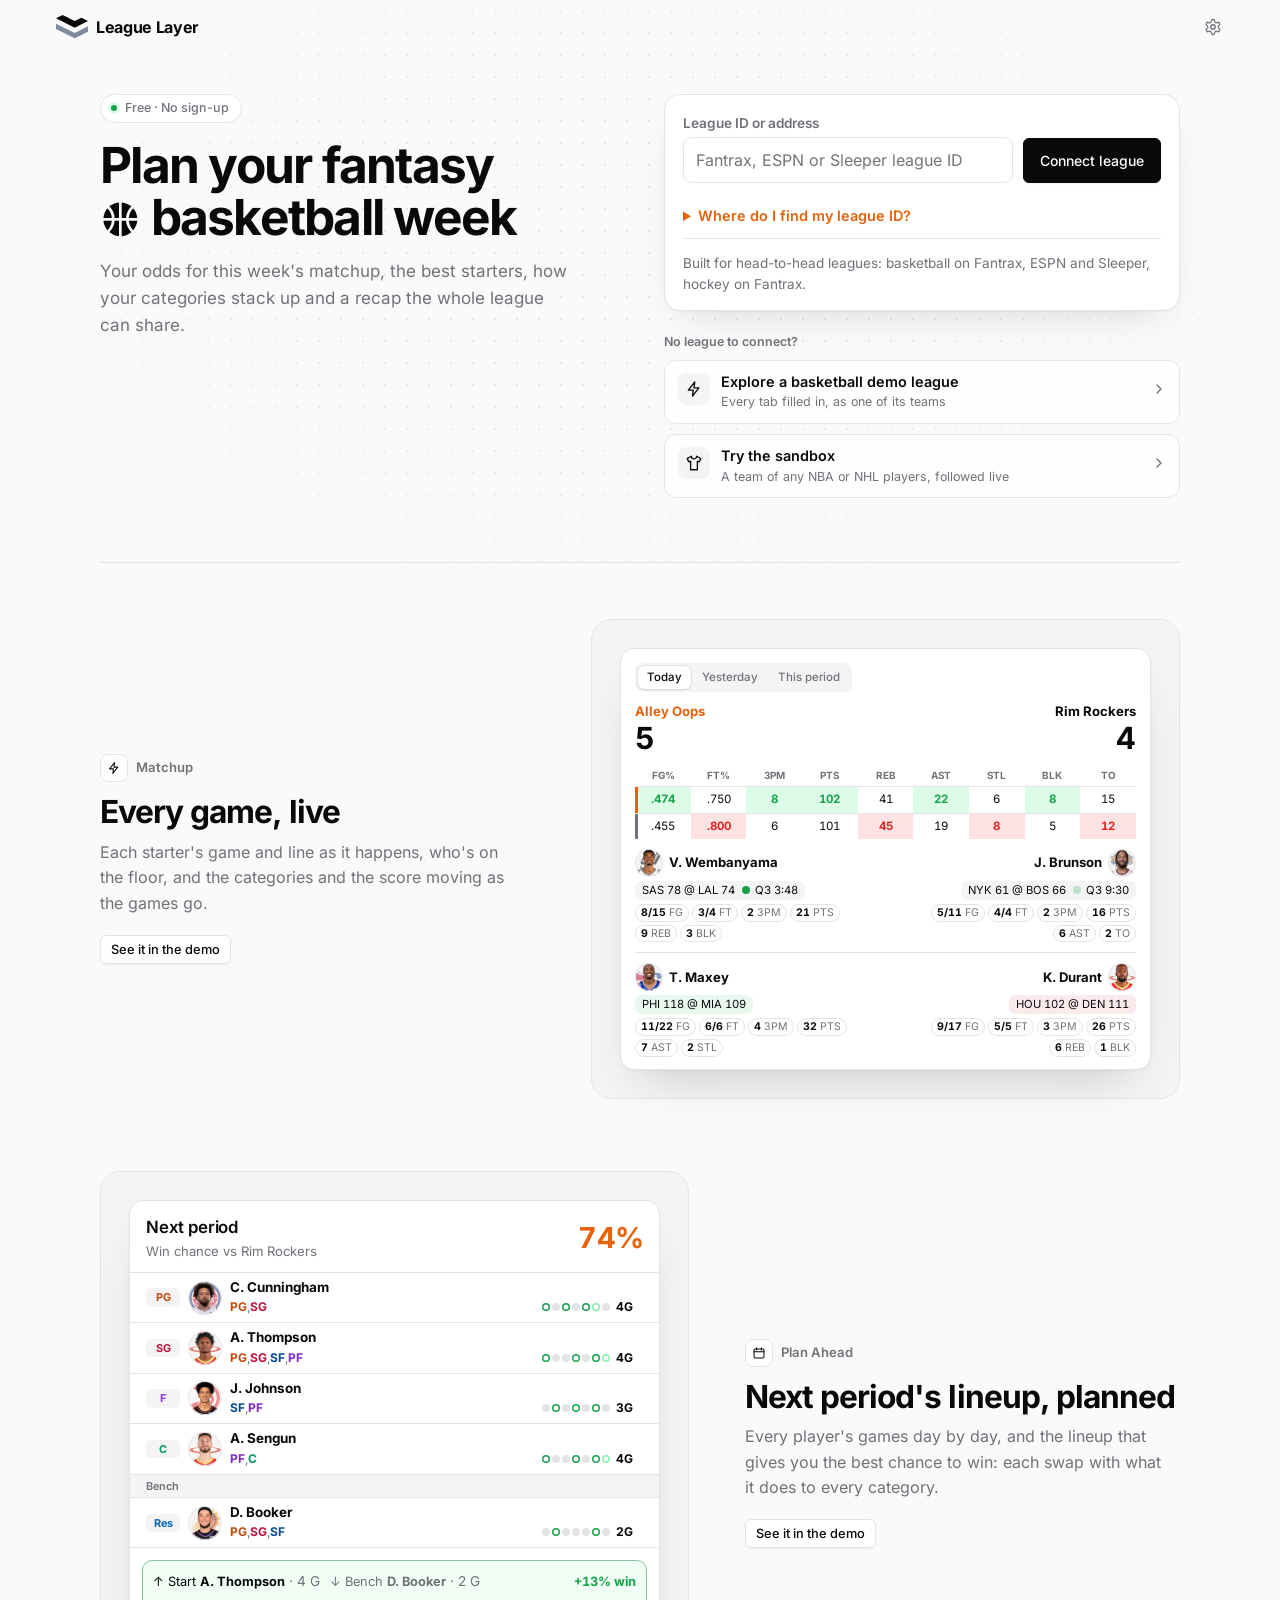
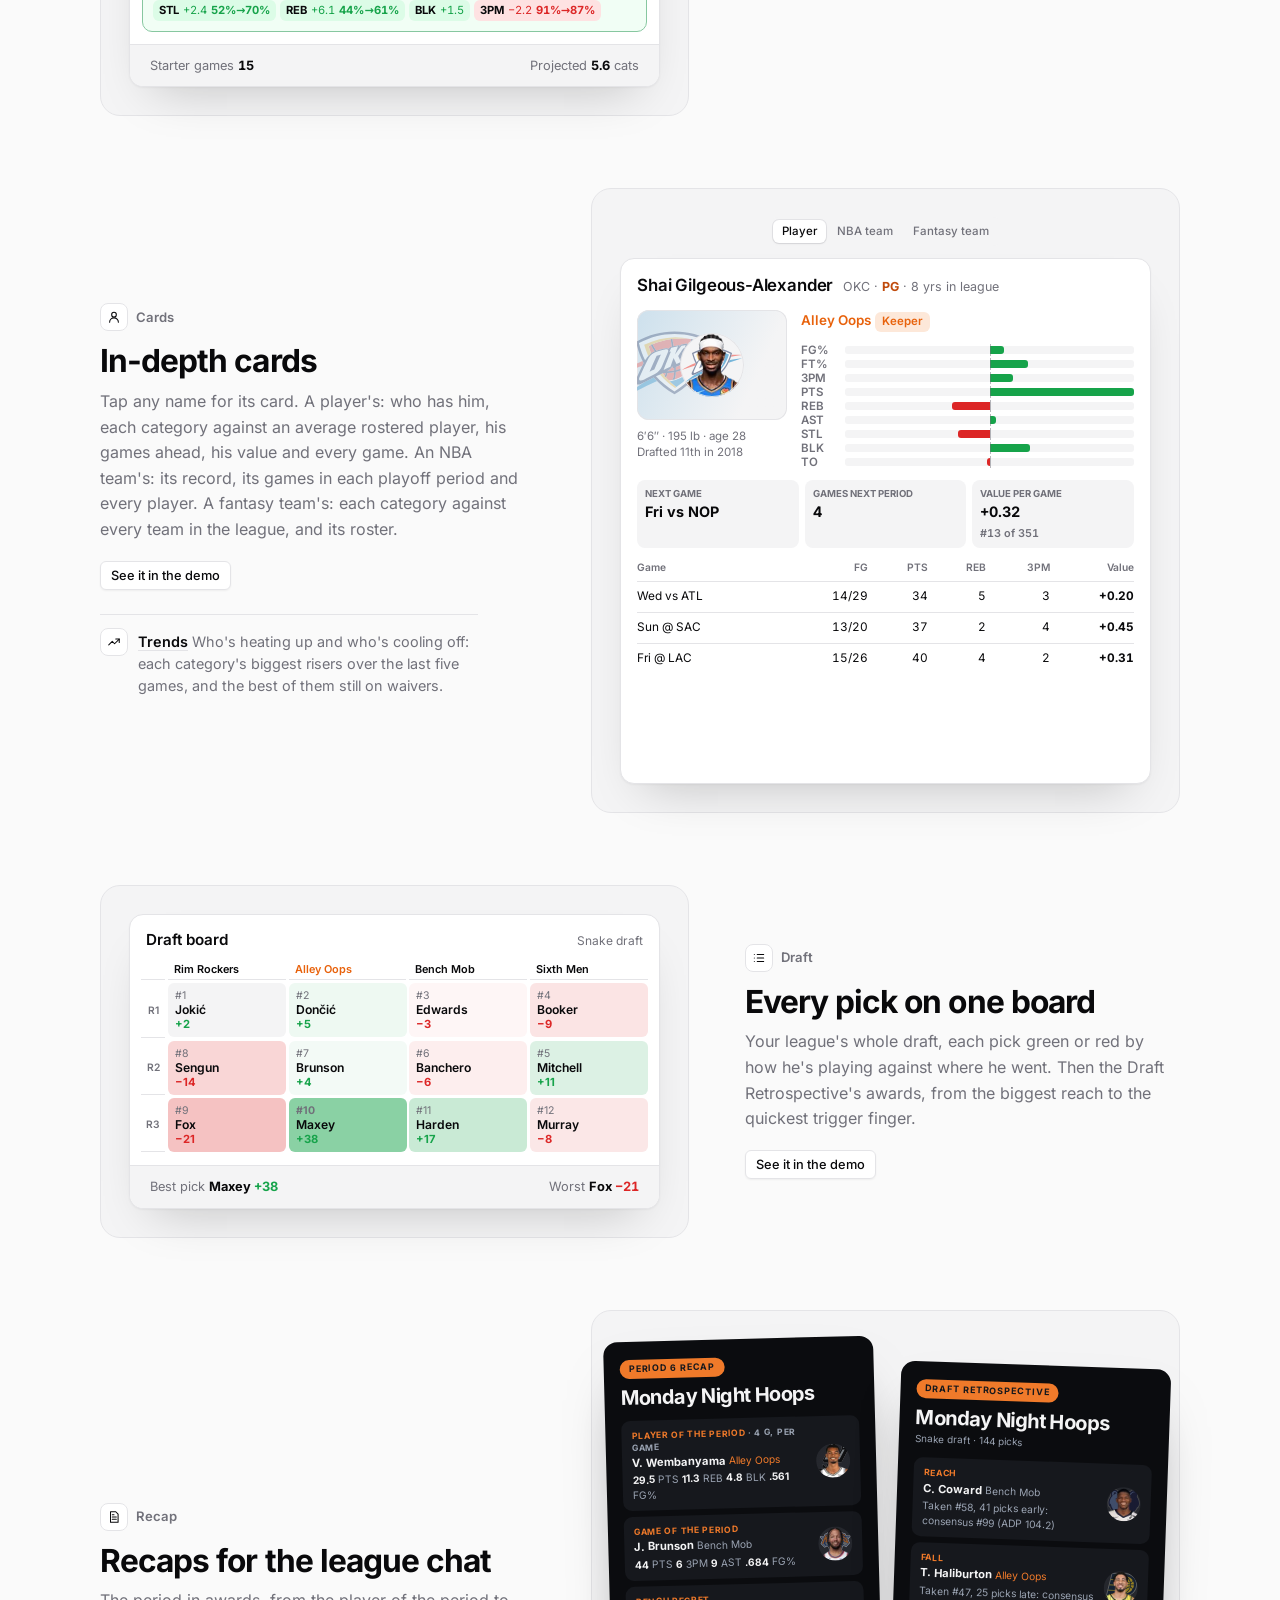
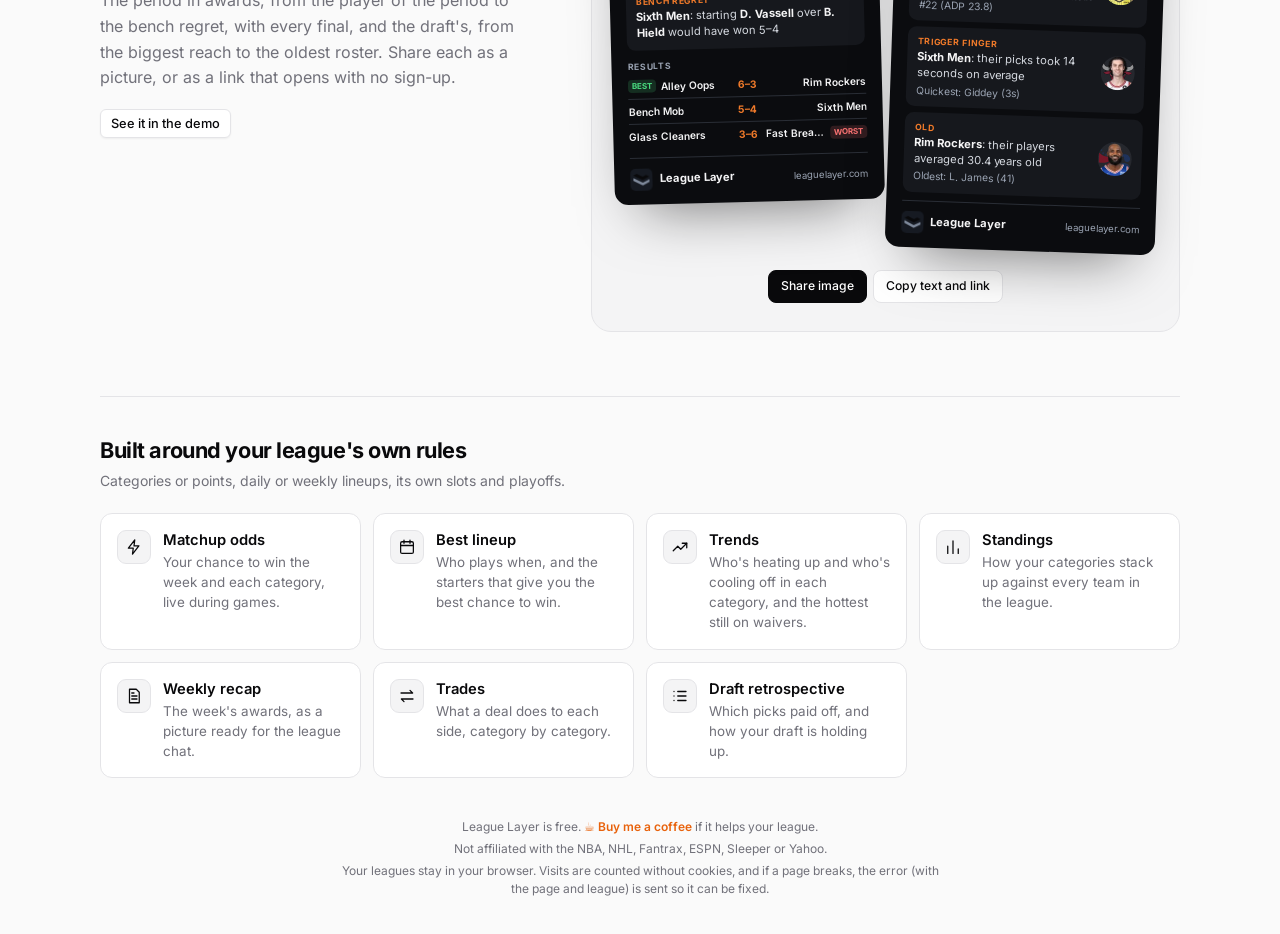
==== commit c8b1ffda: "Fantrax's player lists come from the site, and a Content-Security-Policy guards the page Fantrax: ev" ====
--- a/index.html
+++ b/index.html
@@ -3,6 +3,10 @@
 <head>
   <meta charset="utf-8">
   <meta name="viewport" content="width=device-width, initial-scale=1">
+  <!-- where the page may load from: a second guard behind esc(), so text a league's members type can never run as script
+       (no inline script, the site's own files only). A new outside source (a photo server, a site's API) goes in here
+       too, or browsers block it: a test checks every https:// address in js/ is listed, and a blocked one is in the error log -->
+  <meta http-equiv="Content-Security-Policy" content="default-src 'self'; script-src 'self' https://static.cloudflareinsights.com; style-src 'self' 'unsafe-inline'; img-src 'self' data: blob: https://cdn.nba.com https://a.espncdn.com https://flagcdn.com; font-src 'self'; connect-src 'self' https://api.leaguelayer.com https://www.fantrax.com https://api.sleeper.app https://lm-api-reads.fantasy.espn.com https://site.api.espn.com https://cloudflareinsights.com; manifest-src 'self'; object-src 'none'; base-uri 'self'; form-action 'self'">
   <title>League Layer</title>
   <meta name="description" content="Plan your fantasy basketball or hockey week: matchup odds, the best starters, how your categories stack up and a weekly recap for the whole league. Free, no sign-up.">
   <!-- what a shared link shows (Discord, iMessage, Reddit, X...): crawlers don't run the script, so every address shows this; the picture is drawn by scripts/build_icons.py -->
@@ -127,15 +131,5 @@
   <script src="js/leagues.js?v=__BUILD__"></script>
   <script src="js/sandbox.js?v=__BUILD__"></script>
   <script src="js/actions.js?v=__BUILD__"></script>
-  <!-- Cloudflare Web Analytics: visits to the live site only (not the local preview); no cookies -->
-  <script>
-    if (location.hostname === 'leaguelayer.com') {
-      const cf = document.createElement('script');
-      cf.type = 'module';
-      cf.src = 'https://static.cloudflareinsights.com/beacon.min.js';
-      cf.dataset.cfBeacon = '{"token": "82c915ddee8046a88df592730e70ea02"}';
-      document.body.appendChild(cf);
-    }
-  </script>
 </body>
 </html>
--- a/styles.css
+++ b/styles.css
@@ -843,11 +843,12 @@
 .sb-hit .pmeta { white-space: nowrap; overflow: hidden; text-overflow: ellipsis; }
 .sb-hit-add { flex: none; font-size: .8rem; font-weight: 700; white-space: nowrap; }
 .sb-none { margin: 0 0 12px; }
-.sb-clear { margin-left: auto; }
-.sb-team .card-head h2, .sb-watch-card .card-head h2 { margin-right: auto; }
-.sb-team .card-head .muted.small, .sb-watch-card .card-head .muted.small { margin-right: 4px; }
-/* a player's ✕ (off My team, or Live) at the end of his name */
+/* the head: the title, its count (and Max) beside it, then Start over or the day picker at the far end */
+.sb-clear, .sb-watch-card .card-head > .seg { margin-left: auto; }
+/* a player's ✕ (off My team, or Live) at the end of his name: quiet until pointed at, so a list of them doesn't shout */
 .sb-x { flex: none; margin-left: auto; }
+.icon-btn.xs.sb-x:not(.sb-add) { width: 24px; height: 24px; border-color: transparent; box-shadow: none; font-size: .8rem; }
+.icon-btn.xs.sb-x:not(.sb-add):hover { background: var(--surface-2); }
 .sb-table .pf-name .bplayer { padding-right: 2px; }
 /* the Players tab's + (add to My team) and ✓ (on it: remove) */
 .icon-btn.xs.sb-add { font-size: .95rem; font-weight: 700; }
@@ -867,6 +868,7 @@
 .sb-watch { display: grid; grid-template-columns: repeat(auto-fill, minmax(230px, 1fr)); gap: 8px; }
 .sb-watch .mu-p { border: 1px solid var(--border); border-radius: 10px; padding: 8px 10px; }
 .sb-watch .mu-p.out { opacity: .62; }
+.sb-watch .mu-p .bname { flex-wrap: wrap; row-gap: 2px; } /* (a tag that doesn't fit beside the name goes under it, not the name to "T. …") */
 .mu-chip.sb-val { border-color: var(--muted); }
 .sb-card { display: flex; flex-wrap: wrap; align-items: center; gap: 6px; }
 /* the sport and scoring menus in the head (as the team picker), and your own points (a popup) */
@@ -883,7 +885,7 @@
   .sb-watch { grid-template-columns: repeat(2, minmax(0, 1fr)); gap: 6px; }
   .sb-watch .mu-p { padding: 7px 8px; }
   .sb-q { max-width: none; }
-  .badge.sb-live, .badge.sb-mine { display: none; } /* (the name needs the room) */
+  .badge.sb-live { display: none; } /* (the name needs the room) */
 }
 
 .tp-btns { display: flex; gap: 8px; margin-left: auto; }
@@ -1364,9 +1366,9 @@
 .land-team:hover .lt-tag, .land-team:focus-visible .lt-tag { background: var(--accent); color: var(--accent-text); }
 .lt-name { min-width: 0; overflow-wrap: anywhere; }
 
-/* a first visit: the form beside a picture of a matchup, the ways in without a league, then what the site does */
+/* a first visit: what the site does beside the form and the ways in without a league, then a look inside and what it does */
 .landing-wrap.land-home { display: block; place-items: normal; min-height: 0; max-width: 1080px; margin: 0 auto; padding-block: 28px 8px; }
-.land-hero { display: grid; grid-template-columns: minmax(0, 1.1fr) minmax(0, .9fr); gap: 48px; align-items: center; }
+.land-hero { display: grid; grid-template-columns: minmax(0, 1fr) minmax(0, 1fr); gap: 48px; align-items: start; } /* (top: the help opening under the form never moves the headline) */
 .land-pill { display: inline-flex; align-items: center; gap: 8px; margin: 0 0 16px; padding: 4px 12px 4px 10px; border: 1px solid var(--border); border-radius: 999px; background: var(--surface); font-size: .78rem; font-weight: 500; color: var(--muted); }
 .land-pill::before { content: ''; width: 6px; height: 6px; border-radius: 50%; background: var(--good); box-shadow: 0 0 0 3px var(--good-soft); }
 .land-home h1 { font-size: clamp(2.1rem, 1.3rem + 2.4vw, 3.1rem); font-weight: 800; line-height: 1.06; letter-spacing: -.035em; text-wrap: balance; margin: 0 0 14px; }
@@ -1417,7 +1419,7 @@
 .land-connect .land-help { margin-bottom: 12px; }
 .land-alt { margin-top: 22px; }
 .land-alt-title { margin: 0 0 8px; font-size: .78rem; font-weight: 600; color: var(--muted); }
-.land-options { display: grid; grid-template-columns: repeat(auto-fit, minmax(220px, 1fr)); gap: 10px; }
+.land-options { display: grid; grid-template-columns: repeat(auto-fit, minmax(260px, 1fr)); gap: 10px; } /* (one above the other beside the headline; side by side under it, 640-900 px) */
 .land-option {
   display: flex; align-items: flex-start; gap: 11px; min-width: 0; padding: 12px 12px 12px 13px; text-align: left; font: inherit; color: var(--text); cursor: pointer;
   background: color-mix(in srgb, var(--surface) 80%, transparent); border: 1px solid var(--border); border-radius: 12px; transition: border-color .15s, background-color .15s, transform .15s;
@@ -1432,34 +1434,14 @@
 .lo-go { width: 16px; height: 16px; margin-top: 8px; stroke: var(--muted); stroke-width: 2; transition: transform .15s; }
 .land-option:hover .lo-go { transform: translateX(2px); stroke: var(--text); }
 
-/* the picture: a week's matchup as the shared link's picture draws it, a second sheet behind it (the layers of the logo) */
-.land-preview { position: relative; padding: 18px 18px 0 0; }
-.land-preview::before { content: ''; position: absolute; inset: 0 0 18px 18px; border: 1px solid var(--border); border-radius: 18px; background: var(--surface-2); }
-.lp-card { position: relative; background: var(--surface); border: 1px solid var(--border); border-radius: 18px; box-shadow: 0 1px 2px rgb(0 0 0 / .04), 0 24px 48px -24px rgb(0 0 0 / .22); overflow: hidden; }
+/* a tab picture's head and foot (leagues.js: Plan Ahead's, the draft board's) */
 .lp-head { display: flex; justify-content: space-between; align-items: center; gap: 12px; padding: 18px 20px 14px; }
 .lp-head b { display: block; font-size: 1.05rem; font-weight: 600; letter-spacing: -.01em; }
 .lp-head > div > span { font-size: .82rem; color: var(--muted); }
 .lp-head strong { font-size: 2.1rem; font-weight: 800; letter-spacing: -.03em; line-height: 1; color: var(--accent); font-variant-numeric: tabular-nums; }
-.lp-legend { display: flex; gap: 14px; padding: 0 20px 12px; border-bottom: 1px solid var(--border); font-size: .72rem; font-weight: 500; color: var(--muted); }
-.lp-legend span { display: inline-flex; align-items: center; gap: 6px; }
-.lp-legend span::before { content: ''; width: 10px; height: 4px; border-radius: 2px; background: color-mix(in srgb, var(--muted) 45%, transparent); }
-.lp-legend .you::before { background: var(--accent); }
-.lp-rows { display: grid; gap: 9px; padding: 14px 20px 16px; }
-.lp-row { display: grid; grid-template-columns: 38px minmax(0, 1fr); grid-template-rows: auto auto; column-gap: 10px; row-gap: 3px; align-items: center; }
-.lp-row span { grid-row: 1 / 3; font-size: .72rem; font-weight: 600; color: var(--muted); }
-.lp-row i { display: block; height: 6px; width: var(--w); border-radius: 3px; background: var(--accent); transform-origin: left; }
-.lp-row i.opp { background: color-mix(in srgb, var(--muted) 45%, transparent); }
 .lp-foot { display: flex; justify-content: space-between; align-items: center; padding: 11px 20px; border-top: 1px solid var(--border); background: var(--surface-2); font-size: .8rem; color: var(--muted); }
 .lp-foot b { color: var(--text); font-variant-numeric: tabular-nums; }
-.lp-live { display: inline-flex; align-items: center; gap: 6px; font-weight: 600; color: var(--good); }
-.lp-live::before { content: ''; width: 7px; height: 7px; border-radius: 50%; background: currentColor; }
-@media (prefers-reduced-motion: no-preference) {
-  .lp-row i { animation: lp-grow .9s cubic-bezier(.2, .7, .2, 1) both; animation-delay: calc(var(--i) * 45ms + 150ms); }
-  .lp-row i.opp { animation-delay: calc(var(--i) * 45ms + 230ms); }
-  .lp-live::before { animation: lp-pulse 2s ease-in-out infinite; }
-}
 @keyframes lp-grow { from { transform: scaleX(0); } }
-@keyframes lp-pulse { 50% { opacity: .35; } }
 
 /* a look inside: the tabs as they look (leagues.js, landShow), the words beside each picture, every other row the other way
    round; each picture's moment plays once its row is in view (.in, landReveal) */
@@ -1553,6 +1535,13 @@
 .pvr-foot .m-b { fill: #7f8a9c; }
 .pvr-foot b { font-size: .7rem; color: var(--r-text); }
 .pvr-foot span { margin-left: auto; font-size: .6rem; color: var(--r-muted); }
+/* beside it the Draft Retrospective's, tipped the other way; on phones a row to swipe, the second peeking in at the edge */
+.pv-pics { display: flex; justify-content: center; align-items: flex-start; gap: 14px; }
+.pv-pics > .pv-pic { flex: 1 1 0; min-width: 0; max-width: 270px; margin: 0; }
+.pv-pics > .pv-pic + .pv-pic { margin-top: 26px; rotate: 2deg; }
+.pvr-sub { display: block; margin: -8px 0 12px; font-size: .62rem; color: var(--r-muted); }
+.lsh-pic:has(> .pv-pics) { padding-inline: 16px; }
+.pv-pics .pvr-title { font-size: 1.25rem; }
 .pvr-share { display: flex; justify-content: center; flex-wrap: wrap; gap: 6px; margin-top: 20px; }
 .pvr-share span { padding: 6px 12px; border: 1px solid var(--border); border-radius: 8px; background: var(--surface); font-size: .76rem; font-weight: 500; }
 .pvr-share .on { background: var(--text); border-color: var(--text); color: var(--surface); }
@@ -1585,9 +1574,9 @@
 @keyframes pvp-glow { 0%, 35% { background: var(--good-soft); } }
 @keyframes pvp-rise { from { opacity: 0; transform: translateY(8px); } }
 /* the player card, in its own pieces (.pc-photo, .pc-bio, .cp-row, .proj); the category bars grow out of the middle */
-.pv-pcard { padding: 14px 16px 4px; }
+:is(.pv-pcard, .pv-tcard, .pv-fcard) { padding: 14px 16px 4px; }
 .pvc-head { display: flex; flex-wrap: wrap; align-items: baseline; column-gap: 10px; margin-bottom: 12px; }
-.pvc-head b { font-size: 1.05rem; font-weight: 600; letter-spacing: -.01em; }
+.pvc-head > b { font-size: 1.05rem; font-weight: 600; letter-spacing: -.01em; }
 .pvc-head span { font-size: .78rem; color: var(--muted); }
 .pvc-top { display: flex; gap: 14px; align-items: flex-start; }
 .pvc-top .pc-photo { width: 150px; }
@@ -1606,6 +1595,48 @@
 .pvc-games :is(th, td):first-child { padding-left: 0; text-align: left; white-space: nowrap; }
 .pvc-games :is(th, td):last-child { padding-right: 0; }
 .pvc-games td:last-child { font-weight: 700; }
+/* an NBA team's card and a fantasy team's, in the same pieces (.proj, .strip/.sdot, .badge.fa) */
+.pvt-head { align-items: center; }
+.pvt-head .tlogo { flex: none; }
+.pvt-rec { padding-left: 10px; border-left: 1px solid var(--border); font-weight: 600; color: var(--text) !important; }
+.pvt-po b { color: var(--text); font-weight: 600; }
+.pvt-sub { margin: 14px 0 0; font-size: .84rem; font-weight: 600; }
+.pvt-sub span { margin-left: 4px; font-size: .76rem; font-weight: 400; color: var(--muted); }
+.pvt-table .bplayer { gap: 8px; }
+.pvt-table .bmain { min-width: 0; }
+.pvt-table .bmain > b { display: block; overflow: hidden; text-overflow: ellipsis; white-space: nowrap; font-weight: 600; }
+.pvt-table .bmain > div { font-size: .68rem; color: var(--muted); }
+.pvt-table .pvt-n { width: 14px; color: var(--muted); }
+.pvt-table :is(.pvt-p, .pvt-t) { text-align: left; }
+.pvt-table td.pvt-p { max-width: 0; width: 52%; }
+.pvt-table td.pvt-t { max-width: 0; overflow: hidden; text-overflow: ellipsis; white-space: nowrap; }
+.pvt-table .badge.fa { font-size: .66rem; }
+.pvf-table { margin-top: 2px; }
+.pvf-table td { padding-block: 4px; }
+.pvf-table :is(th, td):nth-child(2), .pvf-table :is(th, td):nth-child(3) { width: 3.6em; }
+.pvf-table :is(th, td):last-child { width: 50%; padding-left: 12px; text-align: left; }
+.pvf-table .strip { height: 14px; }
+.pvf-table .sdot { width: 6px; height: 6px; margin: -3px 0 0 -3px; }
+.pvf-table .sdot.this { width: 10px; height: 10px; margin: -5px 0 0 -5px; }
+.pv-fcard .pvt-table { margin-top: 8px; }
+.pv-fcard .pvt-table td.pvt-p { width: 85%; }
+.pv-fcard .pvc-head span b { color: var(--text); }
+/* the three cards in turn, 6 s each, the one showing lit above them (a loop of CSS alone); held while the pointer's on them */
+.pvx-seg { display: flex; width: max-content; margin: 0 auto 12px; }
+.pvx-deck { display: grid; }
+.pvx-deck > .pv-card { grid-area: 1 / 1; }
+.pvx-deck > .pv-card + .pv-card { opacity: 0; visibility: hidden; }
+.land-show.in .pvx-deck > .pv-card, .land-show.in .pvx-seg > span { animation: pvx-card 18s linear infinite; }
+.land-show.in .pvx-seg > span { animation-name: pvx-seg; }
+.land-show.in .pvx :is(.pvx-deck, .pvx-seg) > :nth-child(2) { animation-delay: -12s; }
+.land-show.in .pvx :is(.pvx-deck, .pvx-seg) > :nth-child(3) { animation-delay: -6s; }
+.lsh-pic:hover .pvx :is(.pvx-deck, .pvx-seg) > * { animation-play-state: paused; }
+@keyframes pvx-card { 0%, 31% { opacity: 1; visibility: visible; } 33.4%, 97% { opacity: 0; visibility: hidden; } 100% { opacity: 1; visibility: visible; } }
+@keyframes pvx-seg {
+  0%, 31% { background: var(--surface); color: var(--text); box-shadow: 0 1px 2px rgb(0 0 0 / .08), 0 0 0 1px var(--border); }
+  33.4%, 97% { background: transparent; color: var(--muted); box-shadow: none; }
+  100% { background: var(--surface); color: var(--text); box-shadow: 0 1px 2px rgb(0 0 0 / .08), 0 0 0 1px var(--border); }
+}
 @media (prefers-reduced-motion: no-preference) {
   .land-show:not(.in) .pv-plan .dots i, .land-show:not(.in) .pvp-swap, .land-show:not(.in) .pvc-games tbody tr { opacity: 0; }
   .land-show.in .pv-plan .dots i { animation: pv-pick .3s cubic-bezier(.2, .8, .2, 1) calc(var(--d) * 90ms + .3s) both; }
@@ -1621,16 +1652,15 @@
 .land-features { margin-top: 64px; padding-top: 40px; border-top: 1px solid var(--border); }
 .land-features > h2 { font-size: 1.35rem; font-weight: 700; letter-spacing: -.02em; text-wrap: balance; }
 .land-features > p { margin: 6px 0 22px; }
-.lf-grid { display: grid; grid-template-columns: repeat(3, minmax(0, 1fr)); gap: 12px; }
+.lf-grid { display: grid; grid-template-columns: repeat(4, minmax(0, 1fr)); gap: 12px; }
 .lf { display: flex; gap: 12px; align-items: flex-start; padding: 16px; background: color-mix(in srgb, var(--surface) 85%, transparent); border: 1px solid var(--border); border-radius: 12px; }
 .lf-ico { width: 34px; height: 34px; padding: 7px; border-radius: 9px; background: var(--surface-2); border: 1px solid var(--border); stroke-width: 1.7; }
 .lf h3 { font-size: .92rem; font-weight: 600; margin: 1px 0 3px; }
 .lf p { margin: 0; font-size: .84rem; line-height: 1.5; color: var(--muted); }
 
 @media (max-width: 900px) {
-  .landing-wrap.land-home { max-width: 640px; } /* one column: the form, the picture, then what the site does */
-  .land-hero { grid-template-columns: minmax(0, 1fr); gap: 36px; }
-  .land-preview { width: min(440px, 100%); margin-inline: auto; }
+  .landing-wrap.land-home { max-width: 640px; } /* one column: what the site does, the form, then the rows */
+  .land-hero { grid-template-columns: minmax(0, 1fr); gap: 8px; }
   .lf-grid { grid-template-columns: repeat(2, minmax(0, 1fr)); }
   .land-shows { gap: 56px; margin-top: 52px; padding-top: 44px; }
   .land-show, .land-show.flip { grid-template-columns: minmax(0, 1fr); gap: 22px; }
@@ -1645,8 +1675,6 @@
   .land-lead { font-size: 1rem; margin-bottom: 18px; }
   .land-connect { padding: 14px; border-radius: 14px; }
   .land-options { grid-template-columns: minmax(0, 1fr); }
-  .land-preview { padding: 12px 12px 0 0; }
-  .land-preview::before { inset: 0 0 12px 12px; }
   .land-features { margin-top: 40px; padding-top: 28px; }
   .lf-grid { grid-template-columns: minmax(0, 1fr); gap: 8px; }
   .lf { padding: 12px 14px; }
@@ -1656,11 +1684,16 @@
   .pv-board table { padding: 0 4px 8px; border-spacing: 2px; }
   .pv-board .dr-cell { padding: 5px; }
   .pv-board .dr-cell b { font-size: .72rem; }
+  .pv-pics { justify-content: flex-start; gap: 12px; margin: -12px -12px -6px; padding: 12px 12px 18px; overflow-x: auto; scroll-snap-type: x mandatory; overscroll-behavior-x: contain; scrollbar-width: none; }
+  .pv-pics::-webkit-scrollbar { display: none; }
+  .pv-pics > .pv-pic { flex: 0 0 82%; max-width: none; scroll-snap-align: center; }
+  .pvr-share { margin-top: 12px; }
   .pvp-row, .pvp-sep { padding-inline: 10px; }
   .pvp-swap { margin-inline: 8px; }
-  .pv-pcard { padding: 12px 12px 2px; }
+  :is(.pv-pcard, .pv-tcard, .pv-fcard) { padding: 12px 12px 2px; }
   .pvc-top { gap: 10px; }
   .pvc-top .pc-photo { width: 112px; }
+  .pvt-table .pvt-gp { display: none; } /* (an NBA team's games played: the fantasy team gets the room) */
 }
 
 tr.me-row td { background: var(--accent-soft); }
